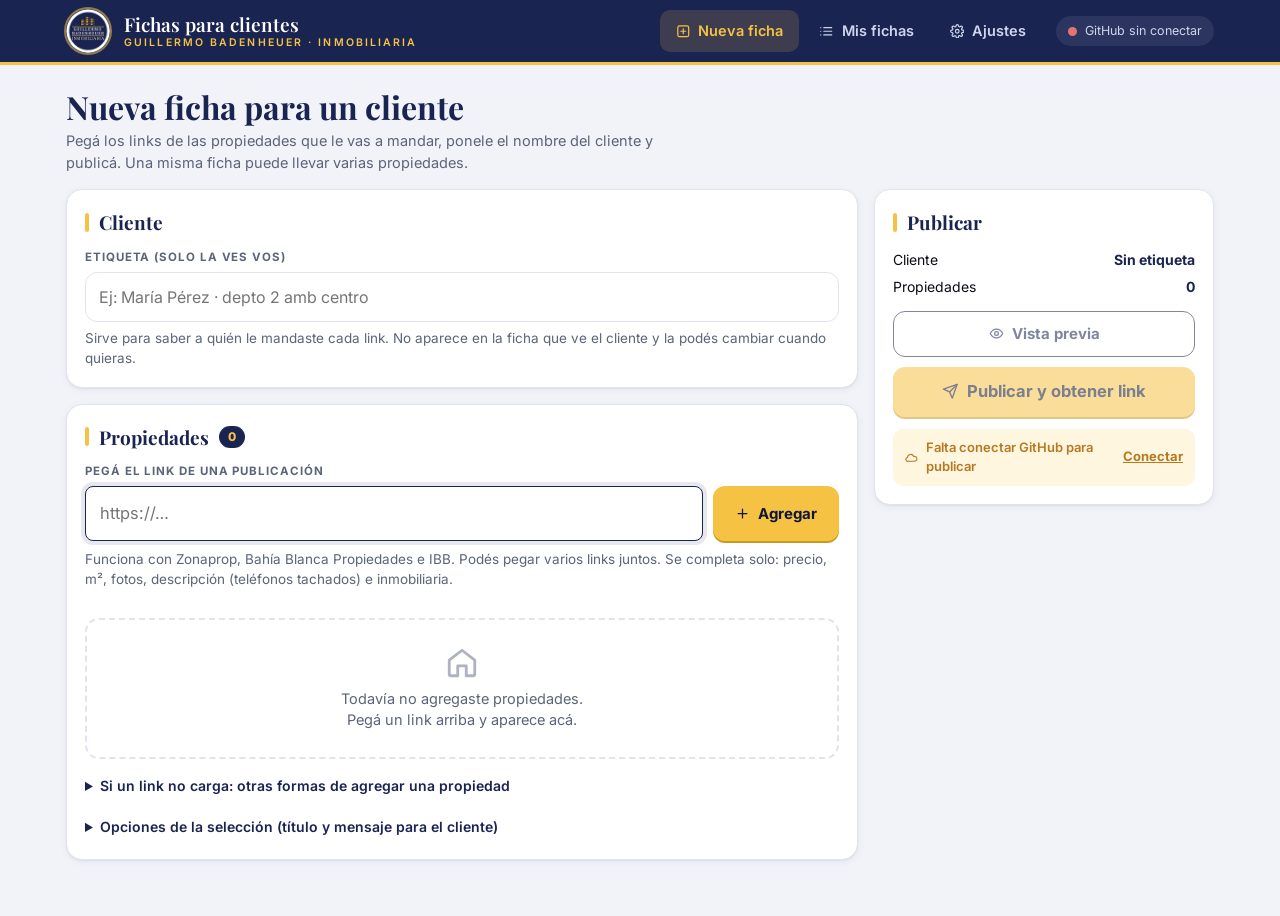
==== index.html @ 6586020d "Add files via upload" ====
<!doctype html>
<html lang="es-AR">
<head>
<meta charset="utf-8">
<meta name="viewport" content="width=device-width,initial-scale=1,viewport-fit=cover">
<meta name="robots" content="noindex,nofollow">
<meta name="referrer" content="no-referrer">
<meta name="theme-color" content="#192451">
<title>Fichas para clientes · Guillermo Badenheuer Inmobiliaria</title>
<meta property="og:title" content="Guillermo Badenheuer Inmobiliaria">
<meta property="og:description" content="Te compartimos propiedades seleccionadas. Escribinos para coordinar una visita.">
<link rel="icon" type="image/png" href="[data-uri]">
<script>if(/^#[fc]=/.test(location.hash))document.documentElement.style.visibility='hidden';</script>
<link rel="preconnect" href="https://fonts.googleapis.com">
<link rel="preconnect" href="https://fonts.gstatic.com" crossorigin>
<link href="https://fonts.googleapis.com/css2?family=Inter:wght@400;500;600;700;800&family=Playfair+Display:wght@600;700&display=swap" rel="stylesheet">
<style>
:root{--navy:#192451;--navy2:#263468;--navy3:#0f1738;--yellow:#f6c244;--yellow2:#ffd45f;--yellow3:#c99a1e;--ink:#0b0d14;--ink2:#232838;--muted:#5b6478;--line:#e1e4ee;--bg:#f2f3f9;--red:#c0392b;--ok:#1e8e5a;--amber:#b7791f;--r:16px;--sh1:0 1px 2px rgba(15,23,56,.06),0 2px 8px rgba(15,23,56,.05);--sh2:0 12px 34px rgba(15,23,56,.16);--ease:cubic-bezier(.2,.7,.2,1)}
*{box-sizing:border-box;margin:0;padding:0}
html{-webkit-text-size-adjust:100%}
body{font-family:Inter,system-ui,-apple-system,"Segoe UI",Roboto,sans-serif;background:var(--bg);color:var(--ink);line-height:1.5;-webkit-font-smoothing:antialiased;padding-bottom:96px}
h1,h2,h3{font-family:"Playfair Display",Georgia,serif;color:var(--navy)}
a{color:inherit}
button{font:inherit;cursor:pointer;border:0;background:none;color:inherit}
svg.i{width:1em;height:1em;fill:none;stroke:currentColor;stroke-width:2;stroke-linecap:round;stroke-linejoin:round;flex:none;vertical-align:-.13em}
[hidden]{display:none!important}
:focus-visible{outline:3px solid var(--yellow);outline-offset:2px;border-radius:8px}

/* ---- barra superior ---- */
.top{position:sticky;top:0;z-index:50;background:var(--navy);color:#fff;border-bottom:3px solid var(--yellow)}
.top .in{max-width:1180px;margin:0 auto;padding:9px 16px;display:flex;align-items:center;gap:14px}
.top .lg{width:44px;height:44px;border-radius:50%;box-shadow:0 0 0 2px rgba(246,194,68,.55);flex:none}
.top .tt{font-family:"Playfair Display",Georgia,serif;font-weight:600;font-size:19px;line-height:1.1}
.top .tt small{display:block;font-family:Inter,sans-serif;color:var(--yellow);font-size:10.5px;letter-spacing:.2em;text-transform:uppercase;font-weight:600;margin-top:2px}
.tabs{display:none;margin-left:auto;gap:4px}
.tab{position:relative;display:inline-flex;align-items:center;gap:8px;padding:10px 16px;border-radius:10px;font-weight:600;font-size:14.5px;color:#cfd5ec;transition:background .15s,color .15s}
.tab:hover{background:rgba(255,255,255,.08);color:#fff}
.tab.on{background:rgba(246,194,68,.16);color:var(--yellow)}
.tab .bdg{background:var(--yellow);color:var(--navy3);font-size:11px;font-weight:800;border-radius:99px;padding:1px 7px}
.conn{display:none;align-items:center;gap:8px;font-size:12.5px;color:#cfd5ec;padding:6px 12px;border-radius:99px;background:rgba(255,255,255,.08)}
.conn i{width:9px;height:9px;border-radius:50%;background:#e57373;display:block}
.conn.ok i{background:#5fd39a;box-shadow:0 0 0 3px rgba(95,211,154,.25)}
@media(min-width:820px){.tabs{display:flex}.conn{display:inline-flex}}
.tabbar{position:fixed;left:0;right:0;bottom:0;z-index:55;background:#fff;border-top:1px solid var(--line);display:flex;padding:6px 8px calc(6px + env(safe-area-inset-bottom));box-shadow:0 -6px 20px rgba(15,23,56,.08)}
.tabbar button{flex:1;display:flex;flex-direction:column;align-items:center;gap:3px;padding:7px 4px;font-size:11.5px;font-weight:600;color:var(--muted);border-radius:12px;position:relative}
.tabbar button .i{font-size:22px}
.tabbar button.on{color:var(--navy);background:rgba(246,194,68,.22)}
.tabbar .bdg{position:absolute;top:2px;left:calc(50% + 8px);background:var(--navy);color:var(--yellow);font-size:10px;font-weight:800;border-radius:99px;padding:0 6px}
@media(min-width:820px){.tabbar{display:none}body{padding-bottom:40px}}

/* ---- estructura ---- */
main{max-width:1180px;margin:0 auto;padding:18px 16px 0}
.view{animation:rise .35s var(--ease) backwards}
@keyframes rise{from{opacity:0;transform:translateY(10px)}to{opacity:1;transform:none}}
.pagehead{display:flex;gap:14px;align-items:flex-end;justify-content:space-between;flex-wrap:wrap;margin:6px 0 16px}
.pagehead h1{font-size:clamp(24px,4vw,32px);line-height:1.15}
.pagehead p{color:var(--muted);font-size:14.5px;margin-top:4px;max-width:640px}
.cols{display:grid;gap:16px;grid-template-columns:minmax(0,1fr)}
.cols>*{min-width:0}
.mobonly{display:none;flex-direction:column;gap:6px;margin-top:14px}
@media(min-width:980px){.cols{grid-template-columns:minmax(0,1fr) 340px;align-items:start}}
.card{background:#fff;border:1px solid var(--line);border-radius:var(--r);padding:18px;box-shadow:var(--sh1);margin-bottom:16px}
.card h2{font-size:19px;margin-bottom:12px;display:flex;align-items:center;gap:10px}
.card h2::before{content:"";width:4px;height:19px;background:var(--yellow);border-radius:2px}
.card h2 .cnt{font-family:Inter,sans-serif;font-size:12px;font-weight:800;background:var(--navy);color:var(--yellow);border-radius:99px;padding:2px 9px}
label{display:block;font-size:11.5px;font-weight:700;letter-spacing:.08em;text-transform:uppercase;color:var(--muted);margin-bottom:6px}
input,select,textarea{width:100%;font:inherit;font-size:16px;padding:12px 13px;border:1.5px solid var(--line);border-radius:12px;background:#fff;color:var(--ink);transition:border-color .15s,box-shadow .15s}
input:focus,select:focus,textarea:focus{outline:none;border-color:var(--navy);box-shadow:0 0 0 4px rgba(25,36,81,.1)}
textarea{min-height:110px;resize:vertical}
.hint{color:var(--muted);font-size:13.5px}
.hint.err{color:var(--red);font-weight:600}
.hint.ok{color:var(--ok);font-weight:600}
.row{display:flex;gap:10px;align-items:stretch}
.grid{display:grid;gap:12px;grid-template-columns:repeat(2,1fr)}
@media(min-width:640px){.grid{grid-template-columns:repeat(4,1fr)}}
.span2{grid-column:span 2}.full{grid-column:1/-1}
.btn{display:inline-flex;align-items:center;justify-content:center;gap:8px;font-weight:700;font-size:15px;line-height:1.2;padding:13px 18px;border-radius:12px;background:var(--yellow);color:var(--navy3);box-shadow:0 2px 0 var(--yellow3);transition:transform .12s var(--ease),background .15s,box-shadow .15s;text-decoration:none;white-space:nowrap;text-align:center}
.btn:hover{background:var(--yellow2);transform:translateY(-1px)}
.btn:active{transform:translateY(1px);box-shadow:none}
.btn:disabled{opacity:.55;cursor:not-allowed;transform:none}
.btn.navy{background:var(--navy);color:#fff;box-shadow:0 2px 0 var(--navy3)}
.btn.navy:hover{background:var(--navy2)}
.btn.ghost{background:#fff;color:var(--navy);border:1.5px solid var(--navy);box-shadow:none}
.btn.ghost:hover{background:var(--navy);color:#fff}
.btn.danger{background:#fff;color:var(--red);border:1.5px solid #e9b7b1;box-shadow:none}
.btn.danger:hover{background:var(--red);color:#fff;border-color:var(--red)}
.btn.small{padding:8px 12px;font-size:13px;border-radius:10px}
.btn.big{width:100%;padding:15px;font-size:16.5px}
.btn.wa{background:#25d366;color:#fff;box-shadow:0 2px 0 #1a9c4b}
.btn.wa:hover{background:#2be070}
.link{background:none;color:var(--navy);text-decoration:underline;font-weight:600;padding:6px 0;font-size:14px}
.spin{width:16px;height:16px;border:2.5px solid rgba(25,36,81,.2);border-top-color:var(--navy);border-radius:50%;animation:sp .8s linear infinite;display:inline-block;flex:none}
@keyframes sp{to{transform:rotate(360deg)}}
kbd{background:#eef0f6;border:1px solid var(--line);border-bottom-width:2px;border-radius:5px;padding:0 6px;font-size:12.5px;font-family:inherit}
code{background:#eef0f6;border-radius:5px;padding:0 5px;font-size:13px}
pre.code{background:#0f1738;color:#dfe6ff;border-radius:10px;padding:12px;font-size:12px;line-height:1.45;overflow:auto;max-height:200px;margin-top:8px;white-space:pre}
details{margin-top:12px}
summary{cursor:pointer;font-weight:600;color:var(--navy);font-size:14px;padding:4px 0}
ol.steps{margin:8px 0 0 20px;font-size:14.5px}
ol.steps li{margin:6px 0}

/* ---- agregar propiedades ---- */
.adder{display:flex;gap:10px}
.adder input{font-size:16.5px;padding:14px}
.adder .btn{padding:0 22px}
.items{list-style:none;margin-top:14px;display:flex;flex-direction:column;gap:10px}
.item{display:flex;gap:12px;align-items:center;padding:10px;border:1.5px solid var(--line);border-radius:14px;background:#fff;transition:border-color .2s,box-shadow .2s,transform .2s;animation:rise .3s var(--ease) both}
.item:hover{border-color:#c9cfe3;box-shadow:var(--sh1)}
.item .th{position:relative;flex:none;width:92px;height:70px;border-radius:10px;overflow:hidden;background:var(--navy3);display:grid;place-items:center}
.item .th img{width:100%;height:100%;object-fit:cover;display:block}
.item .th .n{position:absolute;left:5px;top:5px;background:var(--navy);color:var(--yellow);font-size:11px;font-weight:800;border-radius:99px;min-width:20px;height:20px;display:grid;place-items:center;padding:0 5px}
.item .bd{flex:1;min-width:0}
.item .t{display:block;font-weight:700;font-size:14.5px;color:var(--navy);line-height:1.25;overflow:hidden;text-overflow:ellipsis;display:-webkit-box;-webkit-line-clamp:2;-webkit-box-orient:vertical}
.item .m{font-size:12.5px;color:var(--muted);margin-top:2px;overflow:hidden;text-overflow:ellipsis;white-space:nowrap}
.item .wr{display:flex;gap:6px;flex-wrap:wrap;margin-top:5px}
.wchip{font-size:11px;font-weight:700;color:var(--amber);background:#fff6e0;border:1px solid #f1d78a;border-radius:99px;padding:1px 8px}
.item .ab{display:flex;flex-direction:column;gap:4px;flex:none}
.item .ab.row2{flex-direction:row}
.ib{width:36px;height:36px;border-radius:10px;display:grid;place-items:center;color:var(--navy);background:#f1f2f8;transition:background .15s,color .15s;font-size:17px}
.ib:hover{background:var(--navy);color:#fff}
.ib.dng:hover{background:var(--red)}
.ib[disabled]{opacity:.35;pointer-events:none}
@media(max-width:560px){
 .item{flex-wrap:wrap;row-gap:8px}
 .item .th{width:80px;height:62px}
 .item>.ab{flex:0 0 100%;flex-direction:row;justify-content:flex-end;gap:6px;border-top:1px solid var(--line);padding-top:8px}
 .item>.ab .ab.row2{flex:none}
}
.item.loading{background:linear-gradient(100deg,#fff 30%,#f4f5fb 50%,#fff 70%);background-size:220% 100%;animation:shim 1.4s infinite}
@keyframes shim{from{background-position:120% 0}to{background-position:-120% 0}}
.item.loading .th{background:#e7e9f3}
.item.err{border-color:#e9b7b1;background:#fff8f7}
.empty{text-align:center;padding:26px 14px;color:var(--muted);font-size:14.5px;border:2px dashed var(--line);border-radius:14px;margin-top:14px}
.empty .i{font-size:34px;color:var(--navy);opacity:.35;display:block;margin:0 auto 8px}
.autobox .hint{margin-top:8px}

/* ---- panel de publicación ---- */
.pubcard{position:sticky;top:84px}
.pubcard .sum{display:flex;flex-direction:column;gap:6px;margin-bottom:14px;font-size:14px}
.pubcard .sum div{display:flex;justify-content:space-between;gap:10px}
.pubcard .sum b{color:var(--navy);text-align:right;overflow:hidden;text-overflow:ellipsis;white-space:nowrap;max-width:60%}
.pubcard .btns{display:flex;flex-direction:column;gap:10px}
.gh{display:flex;align-items:center;gap:8px;font-size:13px;margin-top:12px;padding:9px 12px;border-radius:10px;background:#f4f5fa;color:var(--muted)}
.gh.ok{background:#eaf7f0;color:var(--ok);font-weight:600}
.gh.no{background:#fff6e0;color:var(--amber);font-weight:600}
.gh button{margin-left:auto;text-decoration:underline;font-weight:700;color:inherit}
@media(max-width:979px){
 .pubcard{position:fixed;left:0;right:0;bottom:calc(64px + env(safe-area-inset-bottom));top:auto;z-index:45;margin:0;border-radius:18px 18px 0 0;padding:10px 14px;border-bottom:0;box-shadow:0 -8px 24px rgba(15,23,56,.16)}
 .pubcard h2,.pubcard .sum,.pubcard .gh,.pubcard .link{display:none}
 .mobonly{display:flex}
 .pubcard .btns{flex-direction:row}
 .pubcard .btns .btn{flex:1;min-width:0;padding:13px 10px;white-space:normal}
 .pubcard .btns #btnPreview{flex:0 0 52px}
 .pubcard .btns #btnPreview .lbl{display:none}
 #cProps{margin-bottom:120px}
}
.optgrid{display:grid;gap:12px;grid-template-columns:1fr;margin-top:10px}

/* ---- mis fichas ---- */
.tools{display:flex;gap:10px;flex-wrap:wrap;margin-bottom:14px}
.tools .search{flex:1 1 260px;position:relative}
.tools .search .i{position:absolute;left:14px;top:50%;transform:translateY(-50%);color:var(--muted);font-size:18px}
.tools .search input{padding-left:42px}
.fgrid{display:grid;gap:14px;grid-template-columns:1fr}
@media(min-width:760px){.fgrid{grid-template-columns:repeat(2,1fr)}}
@media(min-width:1100px){.fgrid{grid-template-columns:repeat(3,1fr)}}
.fc{background:#fff;border:1px solid var(--line);border-radius:var(--r);box-shadow:var(--sh1);display:flex;flex-direction:column;overflow:hidden;animation:rise .35s var(--ease) both;transition:box-shadow .2s,transform .2s}
.fc:hover{box-shadow:var(--sh2);transform:translateY(-2px)}
.fc .cv{display:flex;height:112px;background:var(--navy3)}
.fc .cv img{flex:1;min-width:0;object-fit:cover;height:100%;border-right:2px solid #fff}
.fc .cv img:last-child{border-right:0}
.fc .cv .ph{flex:1;display:grid;place-items:center;color:#8f99c2}
.fc .bd{padding:14px 16px 8px;display:flex;flex-direction:column;gap:6px;flex:1}
.fc .lb{display:flex;align-items:center;gap:8px}
.fc .lb .tx{font-family:"Playfair Display",Georgia,serif;font-weight:700;font-size:19px;color:var(--navy);line-height:1.2;overflow:hidden;text-overflow:ellipsis;white-space:nowrap;flex:1;min-width:0}
.fc .lb .tx.none{color:var(--muted);font-style:italic;font-weight:600}
.fc .lb input{font-size:16px;padding:8px 10px;font-weight:700}
.fc .sub{font-size:13px;color:var(--muted)}
.fc .ttl{font-size:12.5px;color:var(--ink2);display:flex;flex-direction:column;gap:2px}
.fc .ttl span{overflow:hidden;text-overflow:ellipsis;white-space:nowrap}
.st{display:inline-flex;align-items:center;gap:6px;font-size:11.5px;font-weight:700;border-radius:99px;padding:3px 10px;width:fit-content}
.st.live{background:#eaf7f0;color:var(--ok)}
.st.pend{background:#fff6e0;color:var(--amber)}
.st.tmp{background:#eef0f7;color:var(--navy)}
.fc .ac{display:flex;flex-wrap:wrap;gap:6px;padding:8px 12px 14px}
.fc .ac .btn{flex:1 1 auto;padding:9px 10px;font-size:13px}
.nores{text-align:center;padding:50px 20px;color:var(--muted);background:#fff;border:2px dashed var(--line);border-radius:var(--r)}
.nores b{display:block;font-family:"Playfair Display",Georgia,serif;font-size:20px;color:var(--navy);margin-bottom:6px}

/* ---- ajustes ---- */
.stack{display:grid;gap:16px;max-width:820px}
.stat{display:flex;align-items:center;gap:10px;padding:12px 14px;border-radius:12px;background:#f4f5fa;font-size:14px;margin-bottom:14px}
.stat.ok{background:#eaf7f0;color:var(--ok);font-weight:600}
.stat.no{background:#fff6e0;color:var(--amber);font-weight:600}
.log{list-style:none;margin-top:12px;font-size:13.5px;display:flex;flex-direction:column;gap:5px}
.log li{display:flex;gap:8px;align-items:flex-start}
.log .ok{color:var(--ok)}.log .bad{color:var(--red)}
.tok{display:flex;gap:8px}
.tok input{font-family:ui-monospace,Menlo,monospace;font-size:14px}

/* ---- ventanas ---- */
.modal{position:fixed;inset:0;z-index:80;background:rgba(10,16,48,.55);display:flex;align-items:flex-end;justify-content:center;animation:fadein .2s both;backdrop-filter:blur(2px)}
@keyframes fadein{from{opacity:0}to{opacity:1}}
.sheet{background:#fff;width:100%;max-width:760px;max-height:94vh;border-radius:22px 22px 0 0;display:flex;flex-direction:column;animation:sheetup .3s var(--ease) both;box-shadow:var(--sh2)}
@keyframes sheetup{from{transform:translateY(40px);opacity:.4}to{transform:none;opacity:1}}
@media(min-width:820px){.modal{align-items:center;padding:24px}.sheet{border-radius:22px;max-height:90vh}}
.sheet.wide{max-width:1040px}
.sheet .sh{display:flex;align-items:center;justify-content:space-between;gap:12px;padding:16px 20px;border-bottom:1px solid var(--line)}
.sheet .sh h2{font-size:20px;margin:0}
.sheet .sb{padding:18px 20px;overflow:auto;flex:1;min-height:0}
.sheet .sf{padding:12px 20px calc(14px + env(safe-area-inset-bottom));border-top:1px solid var(--line);display:flex;gap:10px;justify-content:flex-end;flex-wrap:wrap;background:#fff;border-radius:0 0 22px 22px}
.xb{width:38px;height:38px;border-radius:50%;background:#f1f2f8;display:grid;place-items:center;font-size:19px;color:var(--navy)}
.xb:hover{background:var(--navy);color:#fff}
.warn{list-style:none;margin:0 0 14px;padding:10px 12px;background:#fff8e4;border:1px solid #f1d78a;border-radius:10px;font-size:13.5px}
.warn li{margin:2px 0}
.need{border-color:var(--red)!important;background:#fff6f5}
.photos{display:grid;grid-template-columns:repeat(auto-fill,minmax(104px,1fr));gap:8px;margin-top:6px}
.ph{position:relative;aspect-ratio:1;border-radius:10px;overflow:hidden;background:var(--navy3);border:2px solid transparent}
.ph.first{border-color:var(--yellow)}
.ph img{width:100%;height:100%;object-fit:cover;display:block}
.ph .x{position:absolute;top:4px;right:4px;width:26px;height:26px;border-radius:50%;background:rgba(15,23,56,.85);color:#fff;font-size:15px;line-height:26px}
.ph .cover{position:absolute;left:4px;bottom:4px;padding:2px 8px;font-size:11px;border-radius:99px;background:rgba(15,23,56,.85);color:#fff;font-weight:600}
.ph .cover.b{cursor:pointer;background:rgba(246,194,68,.95);color:var(--navy3)}
.chk{display:flex;gap:10px;align-items:flex-start;font-size:14px;font-weight:500;text-transform:none;letter-spacing:0;color:var(--ink);cursor:pointer}
.chk input{width:20px;height:20px;margin-top:2px;flex:none}
.urlbox{display:flex;gap:8px;margin:6px 0}
.urlbox input{font-weight:700;color:var(--navy);font-size:14.5px}
.live-st{display:flex;align-items:center;gap:10px;padding:12px 14px;border-radius:12px;background:#fff6e0;color:var(--amber);font-weight:600;font-size:14px;margin:10px 0}
.live-st.ok{background:#eaf7f0;color:var(--ok)}
.live-st .bar{height:5px;border-radius:99px;background:rgba(183,121,31,.2);flex:1;overflow:hidden;min-width:60px}
.live-st .bar i{display:block;height:100%;background:var(--amber);width:0;transition:width .8s linear}
.wa-prev{display:flex;gap:0;border-radius:14px;overflow:hidden;background:#e7fbe0;border:1px solid #cfeac4;margin:8px 0;max-width:420px}
.wa-prev .im{width:96px;flex:none;background:var(--navy3);background-size:cover;background-position:center}
.wa-prev .tx{padding:8px 12px;min-width:0}
.wa-prev b{display:block;font-size:13px;color:#111;line-height:1.25;overflow:hidden;display:-webkit-box;-webkit-line-clamp:2;-webkit-box-orient:vertical}
.wa-prev span{display:block;font-size:12px;color:#54656f;overflow:hidden;text-overflow:ellipsis;white-space:nowrap}
.frame{background:#dfe2ee;border-radius:14px;padding:10px;display:flex;justify-content:center}
.frame iframe{border:0;background:#fff;border-radius:10px;width:100%;height:62vh;box-shadow:var(--sh1);transition:width .3s var(--ease)}
.frame.mob iframe{width:390px;max-width:100%}
.seg{display:inline-flex;background:#f1f2f8;border-radius:12px;padding:3px}
.seg button{padding:7px 14px;border-radius:9px;font-weight:700;font-size:13px;color:var(--muted)}
.seg button.on{background:#fff;color:var(--navy);box-shadow:var(--sh1)}
.toast{position:fixed;left:50%;bottom:120px;transform:translateX(-50%) translateY(16px);background:var(--navy3);color:#fff;padding:11px 20px;border-radius:99px;font-size:14px;z-index:120;opacity:0;pointer-events:none;transition:all .25s var(--ease);max-width:92vw;text-align:center;box-shadow:var(--sh2)}
.toast.on{opacity:1;transform:translateX(-50%)}
@media(min-width:820px){.toast{bottom:32px}}
@media(prefers-reduced-motion:reduce){*,*::before,*::after{animation-duration:.01ms!important;transition-duration:.01ms!important}}
</style>
</head>
<body>

<svg width="0" height="0" style="position:absolute" aria-hidden="true"><defs>
<symbol id="i-plus" viewBox="0 0 24 24"><path d="M12 5v14M5 12h14"/></symbol>
<symbol id="i-link" viewBox="0 0 24 24"><path d="M10 13a5 5 0 0 0 7.5.5l3-3a5 5 0 0 0-7-7l-1.7 1.7"/><path d="M14 11a5 5 0 0 0-7.5-.5l-3 3a5 5 0 0 0 7 7l1.7-1.7"/></symbol>
<symbol id="i-trash" viewBox="0 0 24 24"><path d="M3 6h18"/><path d="M8 6V4a1 1 0 0 1 1-1h6a1 1 0 0 1 1 1v2"/><path d="M19 6l-1 14a2 2 0 0 1-2 2H8a2 2 0 0 1-2-2L5 6"/><path d="M10 11v6M14 11v6"/></symbol>
<symbol id="i-edit" viewBox="0 0 24 24"><path d="M12 20h9"/><path d="M16.5 3.5a2.1 2.1 0 0 1 3 3L7 19l-4 1 1-4Z"/></symbol>
<symbol id="i-up" viewBox="0 0 24 24"><path d="m18 15-6-6-6 6"/></symbol>
<symbol id="i-down" viewBox="0 0 24 24"><path d="m6 9 6 6 6-6"/></symbol>
<symbol id="i-eye" viewBox="0 0 24 24"><path d="M2 12s3.5-7 10-7 10 7 10 7-3.5 7-10 7-10-7-10-7Z"/><circle cx="12" cy="12" r="3"/></symbol>
<symbol id="i-copy" viewBox="0 0 24 24"><rect x="9" y="9" width="13" height="13" rx="2"/><path d="M5 15H4a2 2 0 0 1-2-2V4a2 2 0 0 1 2-2h9a2 2 0 0 1 2 2v1"/></symbol>
<symbol id="i-chat" viewBox="0 0 24 24"><path d="M7.9 20A9 9 0 1 0 4 16.1L2 22Z"/></symbol>
<symbol id="i-check" viewBox="0 0 24 24"><path d="M20 6 9 17l-5-5"/></symbol>
<symbol id="i-x" viewBox="0 0 24 24"><path d="M18 6 6 18M6 6l12 12"/></symbol>
<symbol id="i-ext" viewBox="0 0 24 24"><path d="M15 3h6v6"/><path d="M10 14 21 3"/><path d="M18 13v6a2 2 0 0 1-2 2H5a2 2 0 0 1-2-2V8a2 2 0 0 1 2-2h6"/></symbol>
<symbol id="i-cog" viewBox="0 0 24 24"><circle cx="12" cy="12" r="3"/><path d="M19.4 15a1.7 1.7 0 0 0 .3 1.8l.1.1a2 2 0 1 1-2.8 2.8l-.1-.1a1.7 1.7 0 0 0-1.8-.3 1.7 1.7 0 0 0-1 1.5V21a2 2 0 1 1-4 0v-.1a1.7 1.7 0 0 0-1.1-1.5 1.7 1.7 0 0 0-1.8.3l-.1.1a2 2 0 1 1-2.8-2.8l.1-.1a1.7 1.7 0 0 0 .3-1.8 1.7 1.7 0 0 0-1.5-1H3a2 2 0 1 1 0-4h.1a1.7 1.7 0 0 0 1.5-1.1 1.7 1.7 0 0 0-.3-1.8l-.1-.1a2 2 0 1 1 2.8-2.8l.1.1a1.7 1.7 0 0 0 1.8.3H9a1.7 1.7 0 0 0 1-1.5V3a2 2 0 1 1 4 0v.1a1.7 1.7 0 0 0 1 1.5 1.7 1.7 0 0 0 1.8-.3l.1-.1a2 2 0 1 1 2.8 2.8l-.1.1a1.7 1.7 0 0 0-.3 1.8V9a1.7 1.7 0 0 0 1.5 1H21a2 2 0 1 1 0 4h-.1a1.7 1.7 0 0 0-1.5 1Z"/></symbol>
<symbol id="i-list" viewBox="0 0 24 24"><path d="M8 6h13M8 12h13M8 18h13"/><path d="M3 6h.01M3 12h.01M3 18h.01"/></symbol>
<symbol id="i-new" viewBox="0 0 24 24"><rect x="3" y="3" width="18" height="18" rx="3"/><path d="M12 8v8M8 12h8"/></symbol>
<symbol id="i-search" viewBox="0 0 24 24"><circle cx="11" cy="11" r="7"/><path d="m21 21-4.3-4.3"/></symbol>
<symbol id="i-send" viewBox="0 0 24 24"><path d="m22 2-7 20-4-9-9-4Z"/><path d="M22 2 11 13"/></symbol>
<symbol id="i-home" viewBox="0 0 24 24"><path d="m3 10 9-7 9 7v10a1 1 0 0 1-1 1h-5v-7H9v7H4a1 1 0 0 1-1-1Z"/></symbol>
<symbol id="i-cloud" viewBox="0 0 24 24"><path d="M17.5 19a4.5 4.5 0 1 0-1.4-8.8A6 6 0 0 0 4.5 12 3.5 3.5 0 0 0 6 19Z"/></symbol>
<symbol id="i-phone" viewBox="0 0 24 24"><rect x="6" y="2" width="12" height="20" rx="3"/><path d="M11 18h2"/></symbol>
<symbol id="i-desktop" viewBox="0 0 24 24"><rect x="2" y="4" width="20" height="13" rx="2"/><path d="M8 21h8M12 17v4"/></symbol>
</defs></svg>

<header class="top"><div class="in">
  <img class="lg" src="[data-uri]" alt="">
  <div class="tt">Fichas para clientes<small>Guillermo Badenheuer · Inmobiliaria</small></div>
  <nav class="tabs" id="tabs">
    <button class="tab on" data-v="new"><svg class="i"><use href="#i-new"/></svg>Nueva ficha</button>
    <button class="tab" data-v="list"><svg class="i"><use href="#i-list"/></svg>Mis fichas <span class="bdg" id="tabCount" hidden></span></button>
    <button class="tab" data-v="set"><svg class="i"><use href="#i-cog"/></svg>Ajustes</button>
  </nav>
  <span class="conn" id="conn"><i></i><span id="connTxt">GitHub sin conectar</span></span>
</div></header>

<main>

<!-- ============ NUEVA FICHA ============ -->
<section class="view" id="v-new">
  <div class="pagehead">
    <div><h1 id="newTitle">Nueva ficha para un cliente</h1><p id="newSub">Pegá los links de las propiedades que le vas a mandar, ponele el nombre del cliente y publicá. Una misma ficha puede llevar varias propiedades.</p></div>
    <div id="editBanner" class="hint" hidden></div>
  </div>
  <div class="cols">
    <div>
      <div class="card">
        <h2>Cliente</h2>
        <label for="fLabel">Etiqueta (solo la ves vos)</label>
        <input id="fLabel" list="labels" maxlength="80" placeholder="Ej: María Pérez · depto 2 amb centro" autocomplete="off">
        <datalist id="labels"></datalist>
        <p class="hint" style="margin-top:6px">Sirve para saber a quién le mandaste cada link. No aparece en la ficha que ve el cliente y la podés cambiar cuando quieras.</p>
      </div>

      <div class="card" id="cProps">
        <h2>Propiedades <span class="cnt" id="propCount">0</span></h2>
        <div class="autobox">
          <label for="linkIn">Pegá el link de una publicación</label>
          <div class="adder"><input id="linkIn" type="url" inputmode="url" placeholder="https://…" autocomplete="off"><button class="btn" id="btnLink" type="button"><svg class="i"><use href="#i-plus"/></svg>Agregar</button></div>
          <p class="hint" id="autoStatus">Funciona con Zonaprop, Bahía Blanca Propiedades e IBB. Podés pegar varios links juntos. Se completa solo: precio, m², fotos, descripción (teléfonos tachados) e inmobiliaria.</p>
        </div>
        <ul class="items" id="items"></ul>
        <div class="empty" id="itemsEmpty"><svg class="i"><use href="#i-home"/></svg>Todavía no agregaste propiedades.<br>Pegá un link arriba y aparece acá.</div>

        <details id="altWays">
          <summary>Si un link no carga: otras formas de agregar una propiedad</summary>
          <div style="margin-top:12px;display:grid;gap:18px">
            <div>
              <p><b>Marcador (1 clic).</b> Arrastrá este botón a tu barra de marcadores una sola vez; después, en cualquier publicación, hacé clic en él y la propiedad se agrega acá.</p>
              <p style="margin:10px 0"><a id="bmLink" class="btn navy small" href="#" draggable="true">➕ Cargar propiedad</a></p>
              <details><summary>No veo la barra de marcadores</summary>
                <ol class="steps"><li>Mostrala con <kbd>Ctrl</kbd>+<kbd>Shift</kbd>+<kbd>B</kbd> (Mac: <kbd>⌘</kbd>+<kbd>Shift</kbd>+<kbd>B</kbd>).</li><li>O tocá "Copiar código", creá un marcador nuevo (clic derecho en la barra → Agregar página) y pegá el código en el campo de la dirección (URL).</li></ol>
                <button class="btn ghost small" id="btnCopyBm" type="button" style="margin-top:8px">Copiar código del marcador</button>
              </details>
            </div>
            <div>
              <p><b>Copiar y pegar el texto.</b> En la publicación seleccioná todo (<kbd>Ctrl</kbd>+<kbd>A</kbd>), copiá (<kbd>Ctrl</kbd>+<kbd>C</kbd>) y pegalo acá.</p>
              <textarea id="pasteText" placeholder="Pegá acá el texto completo de la publicación" style="min-height:90px;margin:8px 0"></textarea>
              <input id="url" type="url" inputmode="url" placeholder="Link de la publicación (opcional)" autocomplete="off" style="margin-bottom:8px">
              <div class="row" style="align-items:center;flex-wrap:wrap"><button class="btn navy small" id="btnParse" type="button">Leer texto</button><button class="link" id="btnManual" type="button">o cargar todo a mano</button></div>
            </div>
          </div>
        </details>

        <details id="optBox">
          <summary>Opciones de la selección (título y mensaje para el cliente)</summary>
          <div class="optgrid">
            <div><label for="fHeading">Título (aparece arriba cuando hay varias propiedades)</label><input id="fHeading" maxlength="80" placeholder="Propiedades para vos"></div>
            <div><label for="fGreeting">Mensaje de bienvenida</label><textarea id="fGreeting" maxlength="400" style="min-height:76px" placeholder="Ej: Hola María! Te dejo las opciones que vimos hoy, ordenadas de la que más se acerca a lo que buscás."></textarea></div>
          </div>
        </details>
        <div class="mobonly"><button class="link tmpBtn" type="button">Solo generar un link temporal (sin vista previa en WhatsApp)</button><button class="link clrBtn" type="button" hidden>Descartar y empezar de cero</button></div>
      </div>
    </div>

    <aside class="card pubcard" id="cPublish">
      <h2>Publicar</h2>
      <div class="sum"><div><span>Cliente</span><b id="sumLabel">—</b></div><div><span>Propiedades</span><b id="sumCount">0</b></div></div>
      <div class="btns">
        <button class="btn ghost" id="btnPreview" type="button"><svg class="i"><use href="#i-eye"/></svg><span class="lbl">Vista previa</span></button>
        <button class="btn big" id="btnPublish" type="button"><svg class="i"><use href="#i-send"/></svg><span id="pubLbl">Publicar y obtener link</span></button>
      </div>
      <div class="gh no" id="ghLine"></div>
      <button class="link tmpBtn" id="btnTemp" type="button" style="margin-top:8px">Solo generar un link temporal (sin vista previa en WhatsApp)</button>
      <button class="link clrBtn" id="btnClear" type="button" hidden>Descartar y empezar de cero</button>
    </aside>
  </div>
</section>

<!-- ============ MIS FICHAS ============ -->
<section class="view" id="v-list" hidden>
  <div class="pagehead"><div><h1>Mis fichas</h1><p>Todas las fichas que creaste en este navegador. Podés cambiar la etiqueta, reenviar el link o editar la ficha después de enviarla: el link es el mismo y se actualiza solo.</p></div></div>
  <div class="tools">
    <div class="search"><svg class="i"><use href="#i-search"/></svg><input id="qList" type="search" placeholder="Buscar por cliente o propiedad…" autocomplete="off"></div>
  </div>
  <div class="fgrid" id="fList"></div>
  <div class="nores" id="listEmpty" hidden><b>Todavía no hay fichas</b>Cuando publiques la primera aparece acá.</div>
  <details style="margin-top:18px"><summary>Recuperar una ficha por su link (por ejemplo, creada en otro celular o computadora)</summary>
    <div class="row" style="margin-top:10px"><input id="recUrl" type="url" inputmode="url" placeholder="Pegá el link de la ficha (…/c/abc1234/)"><button class="btn navy" id="btnRec" type="button">Recuperar</button></div>
    <p class="hint" id="recSt" style="margin-top:6px"></p>
  </details>
</section>

<!-- ============ AJUSTES ============ -->
<section class="view" id="v-set" hidden>
  <div class="pagehead"><div><h1>Ajustes</h1><p>Se hacen una sola vez.</p></div></div>
  <div class="stack">
    <div class="card">
      <h2>Conexión con GitHub</h2>
      <div class="stat no" id="ghStat">Sin conectar</div>
      <p class="hint" style="margin-bottom:12px">Para que cada ficha tenga un link corto, vista previa en WhatsApp y se pueda editar después, el panel guarda las fichas en tu repositorio de GitHub (el mismo donde está esta página). Solo necesita un permiso que creás vos, una vez.</p>
      <div class="grid" style="grid-template-columns:1fr 1fr;margin-bottom:12px">
        <div><label for="sOwner">Usuario de GitHub</label><input id="sOwner" autocomplete="off" placeholder="sotreip-lab" autocapitalize="off" spellcheck="false"></div>
        <div><label for="sRepo">Repositorio</label><input id="sRepo" autocomplete="off" placeholder="fichas" autocapitalize="off" spellcheck="false"></div>
      </div>
      <label for="sToken">Token de acceso</label>
      <div class="tok"><input id="sToken" type="password" autocomplete="off" placeholder="github_pat_…" spellcheck="false"><button class="btn navy" id="btnConnect" type="button">Conectar</button></div>
      <ul class="log" id="ghLog"></ul>
      <details id="tokHelp"><summary>¿Cómo creo el token? (2 minutos)</summary>
        <ol class="steps">
          <li>Abrí <a href="https://github.com/settings/personal-access-tokens/new" target="_blank" rel="noopener"><b>github.com/settings/personal-access-tokens/new</b></a> (te pide iniciar sesión si hace falta).</li>
          <li><b>Token name:</b> <code>Fichas</code>. <b>Expiration:</b> 1 año (o "No expiration" si te lo deja elegir).</li>
          <li><b>Repository access:</b> elegí <b>Only select repositories</b> y marcá solo el repositorio de las fichas.</li>
          <li><b>Permissions → Repository permissions → Contents:</b> cambialo a <b>Read and write</b>. No hace falta nada más.</li>
          <li>Tocá <b>Generate token</b>, copiá el código que empieza con <code>github_pat_</code> y pegalo arriba.</li>
        </ol>
        <p class="hint" style="margin-top:8px">El token queda guardado solo en este navegador y solo se usa para hablar con GitHub. Si algún día lo querés anular, borralo desde esa misma pantalla de GitHub.</p>
      </details>
      <div class="row" style="margin-top:12px;flex-wrap:wrap"><button class="btn ghost small" id="btnSync" type="button">Actualizar el visor en GitHub</button><button class="btn danger small" id="btnDisc" type="button">Desconectar</button></div>
    </div>

    <div class="card">
      <h2>WhatsApp de la inmobiliaria</h2>
      <label for="sWa">Número al que escribe el cliente</label>
      <input id="sWa" inputmode="numeric" placeholder="5492915122322" autocomplete="off">
      <p class="hint" style="margin-top:6px">Con código de país, sin espacios ni signos: <code>54</code> + <code>9</code> + código de área + número. Se usa en las fichas que publiques de ahora en adelante (para cambiarlo en las anteriores, editalas y guardá).</p>
      <button class="btn navy small" id="btnSaveWa" type="button" style="margin-top:10px">Guardar número</button>
    </div>

    <div class="card">
      <h2>Copia de seguridad</h2>
      <p class="hint" style="margin-bottom:10px">La lista de fichas y las etiquetas viven en este navegador. Descargá una copia por si cambiás de celular o borrás los datos del navegador.</p>
      <div class="row" style="flex-wrap:wrap"><button class="btn ghost small" id="btnExport" type="button">Descargar copia</button><label class="btn ghost small" style="margin:0;text-transform:none;letter-spacing:0;cursor:pointer">Restaurar copia<input type="file" id="fileImport" accept="application/json" hidden></label></div>
    </div>

    <div class="card">
      <h2>Avanzado</h2>
      <details id="proxyBox" style="margin-top:0">
        <summary>Usar mi propio lector de links (más estable)</summary>
        <div style="margin-top:8px">
          <p class="hint">Por defecto los links se leen con servicios gratuitos de terceros. Con un "Worker" propio de Cloudflare (gratis, 5 minutos) queda más estable:</p>
          <ol class="steps">
            <li>Entrá a <b>dash.cloudflare.com</b> → <b>Workers y Pages</b> → <b>Crear</b> → <b>Hello World</b> → <b>Implementar</b>.</li>
            <li>Tocá <b>Editar código</b>, borrá todo, pegá el código de abajo y tocá <b>Implementar</b>.</li>
            <li>Copiá la dirección que termina en <code>.workers.dev</code> y pegala acá.</li>
          </ol>
          <pre id="workerCode" class="code"></pre>
          <button class="btn ghost small" id="btnCopyWorker" type="button" style="margin:8px 0">Copiar código del Worker</button>
          <div class="row"><input id="proxyUrl" type="url" inputmode="url" placeholder="https://fichas.tu-cuenta.workers.dev"><button class="btn navy small" id="btnSaveProxy" type="button">Guardar</button></div>
        </div>
      </details>
    </div>
  </div>
</section>

</main>

<nav class="tabbar" id="tabbar">
  <button class="on" data-v="new"><svg class="i"><use href="#i-new"/></svg>Nueva</button>
  <button data-v="list"><svg class="i"><use href="#i-list"/></svg>Mis fichas<span class="bdg" id="tabCount2" hidden></span></button>
  <button data-v="set"><svg class="i"><use href="#i-cog"/></svg>Ajustes</button>
</nav>

<!-- ============ VENTANAS ============ -->
<div class="modal" id="mEdit" hidden role="dialog" aria-modal="true" aria-labelledby="mEditT"><div class="sheet">
  <div class="sh"><h2 id="mEditT">Datos de la propiedad</h2><button class="xb" data-close aria-label="Cerrar"><svg class="i"><use href="#i-x"/></svg></button></div>
  <div class="sb">
    <ul class="warn" id="warn" hidden></ul>
    <div class="grid" style="margin-bottom:12px">
      <div class="full"><label for="f_title">Título</label><input id="f_title" maxlength="200"></div>
      <div class="span2"><label for="f_publisher">Inmobiliaria que la publicó *</label><input id="f_publisher" list="pubs" maxlength="80" placeholder="Ej: Filippone Propiedades"><datalist id="pubs"></datalist></div>
      <div><label for="f_operation">Operación</label><select id="f_operation"><option>Venta</option><option>Alquiler</option></select></div>
      <div><label for="f_type">Tipo</label><input id="f_type" list="types" maxlength="40"><datalist id="types"><option>Departamento</option><option>Casa</option><option>PH</option><option>Dúplex</option><option>Monoambiente</option><option>Terreno</option><option>Local</option><option>Oficina</option><option>Cochera</option><option>Galpón</option><option>Campo / Quinta</option></datalist></div>
    </div>
    <div class="grid" style="margin-bottom:12px">
      <div><label for="f_currency">Moneda</label><select id="f_currency"><option value="USD">USD</option><option value="ARS">Pesos ($)</option></select></div>
      <div><label for="f_price">Precio</label><input id="f_price" inputmode="decimal" placeholder="94.000"></div>
      <div><label for="f_areaTotal">m² totales</label><input id="f_areaTotal" inputmode="decimal"></div>
      <div><label for="f_areaCovered">m² cubiertos</label><input id="f_areaCovered" inputmode="decimal"></div>
      <div><label for="f_ambientes">Ambientes</label><input id="f_ambientes" inputmode="numeric"></div>
      <div><label for="f_dormitorios">Dormitorios</label><input id="f_dormitorios" inputmode="numeric"></div>
      <div><label for="f_banos">Baños</label><input id="f_banos" inputmode="numeric"></div>
      <div><label for="f_cocheras">Cocheras</label><input id="f_cocheras" inputmode="numeric"></div>
      <div class="span2"><label for="f_zone">Zona / dirección</label><input id="f_zone" maxlength="160"></div>
      <div><label for="f_antiguedad">Antigüedad</label><input id="f_antiguedad" maxlength="40"></div>
      <div><label for="f_expensas">Expensas</label><input id="f_expensas" maxlength="40" placeholder="$ 80.000"></div>
    </div>
    <div style="margin-bottom:12px"><label for="f_features">Características (una por línea)</label><textarea id="f_features" placeholder="Balcón&#10;Cochera cubierta&#10;Calefacción central"></textarea></div>
    <div style="margin-bottom:12px"><label for="f_description">Descripción de la publicación</label><textarea id="f_description" style="min-height:160px"></textarea>
      <p class="hint" style="margin-top:4px">Los teléfonos, mails, usuarios de redes y links de contacto se tachan solos al publicar (y no viajan dentro de la ficha). Lo ya tachado se ve entre ⟦ ⟧.</p></div>
    <div style="margin-bottom:12px"><label for="f_note">Tu comentario para el cliente (opcional)</label><textarea id="f_note" style="min-height:70px" placeholder="Ej: Está a 2 cuadras de la plaza, buen estado. Te recomiendo verla."></textarea></div>
    <div style="margin-bottom:12px">
      <label>Fotos</label>
      <div class="photos" id="photos"></div>
      <details id="addPhotos"><summary>Agregar fotos por link</summary>
        <textarea id="photoUrls" style="min-height:70px;margin:8px 0" placeholder="Pegá links de fotos, uno por línea (clic derecho en la foto → Copiar dirección de la imagen)"></textarea>
        <button class="btn ghost small" id="btnAddPhotos" type="button">Agregar</button>
      </details>
      <p class="hint" style="margin-top:6px">Sacá las que no correspondan (×). La primera es la portada. Las fotos se muestran desde la publicación original: si esa publicación se da de baja, las fotos pueden dejar de verse.</p>
    </div>
    <label class="chk"><input type="checkbox" id="f_showOriginal"><span>Mostrar el botón "Ver el aviso original" (por defecto solo si hay pocas fotos)</span></label>
  </div>
  <div class="sf"><button class="btn ghost" data-close type="button">Cancelar</button><button class="btn" id="btnEditOk" type="button"><svg class="i"><use href="#i-check"/></svg>Guardar propiedad</button></div>
</div></div>

<div class="modal" id="mPrev" hidden role="dialog" aria-modal="true"><div class="sheet wide">
  <div class="sh"><h2>Así lo ve el cliente</h2><div style="display:flex;gap:10px;align-items:center"><div class="seg" id="devSeg"><button class="on" data-d="mob"><svg class="i"><use href="#i-phone"/></svg> Celular</button><button data-d="pc"><svg class="i"><use href="#i-desktop"/></svg> Compu</button></div><button class="xb" data-close aria-label="Cerrar"><svg class="i"><use href="#i-x"/></svg></button></div></div>
  <div class="sb"><div class="frame mob" id="frame"><iframe id="prevFrame" title="Vista previa"></iframe></div></div>
</div></div>

<div class="modal" id="mRes" hidden role="dialog" aria-modal="true"><div class="sheet">
  <div class="sh"><h2 id="resTitle">¡Ficha publicada!</h2><button class="xb" data-close aria-label="Cerrar"><svg class="i"><use href="#i-x"/></svg></button></div>
  <div class="sb">
    <label>Link para el cliente</label>
    <div class="urlbox"><input id="resUrl" readonly><button class="btn" id="btnCopyRes" type="button"><svg class="i"><use href="#i-copy"/></svg>Copiar</button></div>
    <div class="live-st" id="liveSt"><span class="spin"></span><span id="liveTxt">Publicando en GitHub…</span><span class="bar"><i id="liveBar"></i></span></div>
    <p class="hint" id="resNote" hidden></p>
    <label style="margin-top:14px" id="waLbl">Así se va a ver en WhatsApp</label>
    <div class="wa-prev" id="waPrev"><div class="im" id="waImg"></div><div class="tx"><b id="waTit"></b><span id="waDesc"></span></div></div>
    <label style="margin-top:14px" for="resMsg">Mensaje para el cliente</label>
    <textarea id="resMsg" style="min-height:96px"></textarea>
    <details id="resTmpBox"><summary>Link temporal (funciona ya, pero es larguísimo y sin vista previa)</summary>
      <div class="urlbox" style="margin-top:8px"><input id="resTmp" readonly><button class="btn ghost small" id="btnCopyTmp" type="button">Copiar</button></div>
    </details>
  </div>
  <div class="sf"><button class="btn ghost" id="btnViewRes" type="button"><svg class="i"><use href="#i-ext"/></svg>Ver como cliente</button><button class="btn wa" id="btnWaRes" type="button"><svg class="i"><use href="#i-chat"/></svg>Enviar por WhatsApp</button><button class="btn navy" id="btnNewRes" type="button">Cargar otra ficha</button></div>
</div></div>

<div class="modal" id="mConfirm" hidden role="dialog" aria-modal="true"><div class="sheet" style="max-width:460px">
  <div class="sh"><h2 id="cfTitle">¿Seguro?</h2><button class="xb" data-close aria-label="Cerrar"><svg class="i"><use href="#i-x"/></svg></button></div>
  <div class="sb"><p id="cfText"></p></div>
  <div class="sf"><button class="btn ghost" data-close type="button">Cancelar</button><button class="btn danger" id="cfOk" type="button">Eliminar</button></div>
</div></div>

<div class="toast" id="toast"></div>

<script type="text/plain" id="viewer-css">:root{--navy:#192451;--navy2:#263468;--navy3:#0f1738;--navy4:#0a1030;--yellow:#f6c244;--yellow2:#ffd45f;--yellow3:#c99a1e;--white:#fff;--ink:#0b0d14;--ink2:#232838;--muted:#5b6478;--line:#e3e6ef;--bg:#f3f4f9;--red:#c0392b;--ok:#1e8e5a;--r:16px;--sh1:0 1px 2px rgba(15,23,56,.06),0 2px 8px rgba(15,23,56,.05);--sh2:0 10px 30px rgba(15,23,56,.14);--ease:cubic-bezier(.2,.7,.2,1)}
*{box-sizing:border-box;margin:0;padding:0}
html{-webkit-text-size-adjust:100%;scroll-behavior:smooth}
body{font-family:Inter,system-ui,-apple-system,"Segoe UI",Roboto,sans-serif;background:var(--bg);color:var(--ink);line-height:1.55;-webkit-font-smoothing:antialiased;min-height:100vh}
h1,h2,h3,.serif{font-family:"Playfair Display",Georgia,"Times New Roman",serif}
a{color:inherit}
button{font:inherit;cursor:pointer;border:0;background:none;color:inherit}
svg.i{width:1em;height:1em;fill:none;stroke:currentColor;stroke-width:2;stroke-linecap:round;stroke-linejoin:round;flex:none;vertical-align:-.12em}
[hidden]{display:none!important}
:focus-visible{outline:3px solid var(--yellow);outline-offset:2px;border-radius:6px}

/* ---------- barra superior ---------- */
.bar{position:sticky;top:0;z-index:40;background:var(--navy);color:#fff;border-bottom:3px solid var(--yellow);transition:box-shadow .25s}
.bar.raised{box-shadow:0 6px 22px rgba(15,23,56,.35)}
.bar .in{max-width:1180px;margin:0 auto;padding:9px 16px;display:flex;align-items:center;gap:12px}
.bar .logo{width:44px;height:44px;border-radius:50%;flex:none;box-shadow:0 0 0 2px rgba(246,194,68,.55)}
.bar .nm{flex:1;min-width:0;font-family:"Playfair Display",Georgia,serif;font-weight:600;letter-spacing:.05em;font-size:16px;line-height:1.15;text-transform:uppercase;white-space:nowrap;overflow:hidden;text-overflow:ellipsis}
.bar .nm small{display:block;font-family:Inter,sans-serif;font-size:10.5px;letter-spacing:.22em;font-weight:600;color:var(--yellow);margin-top:2px}
.pill{display:inline-flex;align-items:center;gap:8px;background:var(--yellow);color:var(--navy3);font-weight:700;font-size:13.5px;text-decoration:none;padding:9px 14px;border-radius:99px;transition:transform .15s var(--ease),background .15s;white-space:nowrap}
.pill:hover{background:var(--yellow2);transform:translateY(-1px)}
.pill .t{display:none}
@media(min-width:720px){.pill .t{display:inline}.pill .s{display:none}.bar .nm{font-size:18px}}
@media(max-width:559px){.pill .s{display:none}.pill{padding:10px 11px}.bar .nm{font-size:15px;letter-spacing:.03em}}

/* ---------- portada de la selección ---------- */
.hero{position:relative;background:radial-gradient(900px 300px at 85% -20%,rgba(246,194,68,.22),transparent 60%),linear-gradient(160deg,var(--navy) 0%,var(--navy3) 100%);color:#fff;overflow:hidden}
.hero::after{content:"";position:absolute;inset:auto -40px -60px auto;width:260px;height:260px;border:2px solid rgba(246,194,68,.18);border-radius:50%}
.hero .in{position:relative;z-index:1;max-width:1180px;margin:0 auto;padding:34px 16px 30px}
.eyebrow{display:inline-flex;align-items:center;gap:8px;font-size:11px;letter-spacing:.22em;text-transform:uppercase;font-weight:700;color:var(--yellow)}
.eyebrow::before{content:"";width:26px;height:2px;background:var(--yellow);display:block}
.hero h1{font-size:clamp(28px,5.4vw,46px);line-height:1.1;margin:12px 0 10px;font-weight:700;letter-spacing:-.01em}
.hero p{color:#cfd5ec;max-width:640px;font-size:15.5px}
.hero .meta{display:flex;gap:10px 22px;flex-wrap:wrap;margin-top:18px;font-size:13px;color:#dfe4f6}
.hero .meta span{display:inline-flex;align-items:center;gap:8px}
.hero .meta .i{color:var(--yellow)}

/* ---------- lista de propiedades ---------- */
.wrap{max-width:1180px;margin:0 auto;padding:0 16px}
.cards{display:grid;gap:18px;grid-template-columns:1fr;padding:22px 0 120px}
@media(min-width:700px){.cards{grid-template-columns:repeat(2,1fr);gap:22px}}
@media(min-width:1060px){.cards{grid-template-columns:repeat(3,1fr)}}
.pc{position:relative;background:#fff;border-radius:var(--r);overflow:hidden;box-shadow:var(--sh1);border:1px solid var(--line);display:flex;flex-direction:column;cursor:pointer;transition:transform .28s var(--ease),box-shadow .28s var(--ease);animation:rise .55s var(--ease) both}
.pc:hover{transform:translateY(-4px);box-shadow:var(--sh2)}
.pc .ph{position:relative;aspect-ratio:4/3;background:var(--navy3);overflow:hidden}
.pc .ph img{width:100%;height:100%;object-fit:cover;display:block;transition:transform .6s var(--ease)}
.pc:hover .ph img{transform:scale(1.05)}
.pc .ph::after{content:"";position:absolute;inset:auto 0 0 0;height:55%;background:linear-gradient(transparent,rgba(10,16,48,.78));pointer-events:none}
.pc .badge{position:absolute;left:12px;top:12px;z-index:2;background:var(--navy);color:var(--yellow);font-size:10.5px;font-weight:700;letter-spacing:.14em;text-transform:uppercase;padding:5px 10px;border-radius:6px}
.pc .price{position:absolute;left:14px;bottom:12px;z-index:2;color:#fff;font-family:"Playfair Display",Georgia,serif;font-weight:700;font-size:25px;line-height:1;text-shadow:0 2px 12px rgba(0,0,0,.4)}
.pc .price small{display:block;font-family:Inter,sans-serif;font-weight:500;font-size:11.5px;color:#dfe4f6;margin-top:4px;text-shadow:none}
.pc .cnt{position:absolute;right:12px;bottom:12px;z-index:2;color:#fff;font-size:12px;display:inline-flex;gap:6px;align-items:center;background:rgba(10,16,48,.6);padding:4px 9px;border-radius:99px;backdrop-filter:blur(4px)}
.pc .bd{padding:14px 16px 16px;display:flex;flex-direction:column;gap:8px;flex:1}
.pc .kind{font-size:11.5px;letter-spacing:.1em;text-transform:uppercase;color:var(--muted);font-weight:600}
.pc h3{font-size:18px;line-height:1.25;color:var(--navy);font-weight:700;display:-webkit-box;-webkit-line-clamp:2;-webkit-box-orient:vertical;overflow:hidden}
.pc .zn{font-size:13.5px;color:var(--muted);display:flex;gap:6px;align-items:flex-start}
.pc .zn .i{margin-top:3px;color:var(--navy)}
.specs{display:flex;flex-wrap:wrap;gap:6px 16px;font-size:13.5px;color:var(--ink2);font-weight:500}
.specs span{display:inline-flex;align-items:center;gap:6px}
.specs .i{color:var(--navy);font-size:16px}
.pc .by{margin-top:auto;padding-top:10px;border-top:1px dashed var(--line);font-size:12px;color:var(--muted)}
.pc .by b{color:var(--navy)}
.fav{position:absolute;right:10px;top:10px;z-index:3;width:38px;height:38px;border-radius:50%;background:rgba(255,255,255,.94);color:var(--navy);display:grid;place-items:center;box-shadow:0 2px 10px rgba(0,0,0,.18);transition:transform .2s var(--ease),background .2s}
.fav .i{font-size:19px;transition:transform .25s var(--ease)}
.fav:hover{transform:scale(1.08)}
.fav.on{background:var(--yellow);color:var(--navy3)}
.fav.on .i{fill:currentColor;animation:pop .38s var(--ease)}
@keyframes pop{0%{transform:scale(.6)}60%{transform:scale(1.35)}100%{transform:scale(1)}}
@keyframes rise{from{opacity:0;transform:translateY(14px)}to{opacity:1;transform:none}}
@keyframes fade{from{opacity:0}to{opacity:1}}
.pc:nth-child(2){animation-delay:.06s}.pc:nth-child(3){animation-delay:.12s}.pc:nth-child(4){animation-delay:.18s}.pc:nth-child(n+5){animation-delay:.22s}

/* ---------- detalle ---------- */
.view{animation:rise .45s var(--ease) both}
.topnav{display:flex;align-items:center;gap:10px;padding:14px 0 6px;flex-wrap:wrap}
.back{display:inline-flex;align-items:center;gap:6px;font-weight:600;font-size:14px;color:var(--navy);padding:8px 12px 8px 8px;border-radius:99px;background:#fff;border:1px solid var(--line);box-shadow:var(--sh1);transition:transform .15s}
.back:hover{transform:translateX(-2px)}
.chips{display:flex;gap:6px;overflow-x:auto;scrollbar-width:none;flex:1;min-width:0;padding:2px}
.chips::-webkit-scrollbar{display:none}
.chip{flex:none;min-width:36px;height:36px;padding:0 12px;border-radius:99px;font-weight:700;font-size:13.5px;background:#fff;color:var(--navy);border:1.5px solid var(--line);transition:all .2s}
.chip:hover{border-color:var(--navy)}
.chip.on{background:var(--navy);color:var(--yellow);border-color:var(--navy)}
.grid2{display:grid;gap:20px;grid-template-columns:1fr;padding-bottom:110px}
@media(min-width:960px){.grid2{grid-template-columns:minmax(0,1fr) 360px;align-items:start;gap:28px;padding-bottom:50px}}
.gal{position:relative;background:var(--navy3);border-radius:var(--r);overflow:hidden;box-shadow:var(--sh1)}
.track{display:flex;overflow-x:auto;scroll-snap-type:x mandatory;scrollbar-width:none;-webkit-overflow-scrolling:touch;overscroll-behavior-x:contain}
.track::-webkit-scrollbar{display:none}
.slide{position:relative;flex:0 0 100%;scroll-snap-align:center;aspect-ratio:4/3;background:var(--navy3);cursor:zoom-in;overflow:hidden}
@media(min-width:960px){.slide{aspect-ratio:16/10}}
.slide img{width:100%;height:100%;object-fit:cover;display:block}
.slide.sk::before,.pc .ph.sk::before{content:"";position:absolute;inset:0;background:linear-gradient(100deg,transparent 30%,rgba(255,255,255,.12) 50%,transparent 70%);background-size:220% 100%;animation:shim 1.3s infinite;z-index:1}
@keyframes shim{from{background-position:120% 0}to{background-position:-120% 0}}
.gbtn{position:absolute;top:50%;transform:translateY(-50%);width:44px;height:44px;border-radius:50%;background:rgba(255,255,255,.95);color:var(--navy);display:none;place-items:center;box-shadow:0 4px 16px rgba(0,0,0,.25);transition:transform .15s,opacity .2s;z-index:3}
.gbtn:hover{transform:translateY(-50%) scale(1.07)}
.gbtn.prev{left:12px}.gbtn.next{right:12px}
.gbtn .i{font-size:22px}
@media(hover:hover){.gbtn{display:grid}.gbtn[disabled]{opacity:0;pointer-events:none}}
.gtag{position:absolute;left:12px;top:12px;z-index:3;display:flex;gap:8px}
.gtag .b{background:var(--navy);color:var(--yellow);font-size:10.5px;font-weight:700;letter-spacing:.14em;text-transform:uppercase;padding:6px 11px;border-radius:6px}
.gbar{position:absolute;right:12px;bottom:12px;z-index:3;display:flex;gap:8px;align-items:center}
.gbar .n{background:rgba(10,16,48,.72);color:#fff;font-size:12.5px;font-weight:600;padding:6px 11px;border-radius:99px;backdrop-filter:blur(4px)}
.gbar button{width:36px;height:36px;border-radius:50%;background:rgba(10,16,48,.72);color:#fff;display:grid;place-items:center;backdrop-filter:blur(4px)}
.thumbs{display:none;gap:8px;padding:10px;overflow-x:auto;background:#fff;border-top:1px solid var(--line);scrollbar-width:thin}
@media(min-width:720px){.thumbs{display:flex}}
.thumb{flex:none;width:86px;height:62px;border-radius:8px;overflow:hidden;opacity:.6;border:2px solid transparent;transition:all .2s;background:var(--navy3)}
.thumb img{width:100%;height:100%;object-fit:cover;display:block}
.thumb:hover{opacity:1}
.thumb.on{opacity:1;border-color:var(--yellow)}
.nophoto{aspect-ratio:16/8;display:grid;place-items:center;background:linear-gradient(160deg,var(--navy),var(--navy3))}
.nophoto img{width:120px;height:120px;border-radius:50%}
.head{padding:18px 2px 4px}
.tags{display:flex;gap:8px;flex-wrap:wrap}
.tag{display:inline-block;background:var(--navy);color:var(--yellow);font-size:11px;font-weight:700;letter-spacing:.14em;text-transform:uppercase;padding:5px 10px;border-radius:5px}
.tag.alt{background:#e7e9f3;color:var(--navy)}
h1.t1{font-size:clamp(25px,4.4vw,34px);line-height:1.15;color:var(--navy);margin:10px 0 8px;font-weight:700}
.zone{display:flex;gap:8px;align-items:flex-start;color:var(--muted);font-size:15px}
.zone .i{color:var(--navy);margin-top:4px}
.zone a{color:var(--navy);font-weight:600;text-underline-offset:3px;white-space:nowrap;margin-left:4px}
.facts{display:grid;grid-template-columns:repeat(2,1fr);gap:10px;margin:16px 0}
@media(min-width:560px){.facts{grid-template-columns:repeat(4,1fr)}}
.fact{background:#fff;border:1px solid var(--line);border-radius:14px;padding:13px 14px;display:flex;flex-direction:column;gap:2px;box-shadow:var(--sh1)}
.fact .i{font-size:22px;color:var(--navy);margin-bottom:4px}
.fact .v{font-size:21px;font-weight:700;color:var(--navy);line-height:1.15}
.fact .k{font-size:11px;letter-spacing:.12em;text-transform:uppercase;color:var(--muted);font-weight:600}
.card{background:#fff;border:1px solid var(--line);border-radius:var(--r);padding:20px;margin-bottom:16px;box-shadow:var(--sh1)}
.card h2{font-size:20px;color:var(--navy);margin-bottom:12px;display:flex;align-items:center;gap:10px}
.card h2::before{content:"";width:4px;height:20px;background:var(--yellow);border-radius:2px}
.feat{list-style:none;display:flex;flex-wrap:wrap;gap:8px}
.feat li{display:inline-flex;align-items:center;gap:7px;background:#f3f4fa;border:1px solid var(--line);color:var(--navy);padding:7px 12px;border-radius:99px;font-size:13.5px;font-weight:500}
.feat li::before{content:"";width:8px;height:5px;border-left:2px solid var(--yellow3);border-bottom:2px solid var(--yellow3);transform:rotate(-45deg) translateY(-1px)}
.desc{font-size:15.5px;color:var(--ink2);overflow-wrap:anywhere;position:relative;transition:max-height .35s var(--ease)}
.desc.clamp{max-height:11em;overflow:hidden}
.desc.clamp::after{content:"";position:absolute;left:0;right:0;bottom:0;height:4em;background:linear-gradient(rgba(255,255,255,0),#fff)}
.more{display:inline-flex;gap:6px;align-items:center;color:var(--navy);font-weight:700;font-size:14px;margin-top:10px;padding:8px 0}
.more .i{transition:transform .25s}
.more.open .i{transform:rotate(180deg)}
s.omitido{color:#8a90a3;text-decoration-thickness:2px;text-decoration-color:var(--red);background:#f1f2f6;border-radius:3px;padding:0 2px;font-size:.92em}
.note{background:linear-gradient(135deg,#fffaf0,#fff);border-left:4px solid var(--yellow)}
.note p{font-size:15.5px;color:var(--ink2)}
.pubc{background:linear-gradient(160deg,var(--navy),var(--navy3));color:#fff;border-color:var(--navy)}
.pubc h2{color:var(--yellow)}
.pubc h2::before{background:var(--yellow)}
.pubc .by{font-size:12px;letter-spacing:.14em;text-transform:uppercase;color:#c8cee6;font-weight:600}
.pubc .who{font-family:"Playfair Display",Georgia,serif;font-size:23px;font-weight:600;margin:2px 0 12px}
.pubc p{font-size:14.5px;color:#dfe3f3;margin:0 0 10px}
.pubc p:last-of-type{margin-bottom:0}
.pubc b{color:#fff}
.orig{display:inline-flex;gap:6px;align-items:center;margin-top:12px;color:var(--yellow);font-size:14px;font-weight:600}

/* ---------- panel lateral / CTA ---------- */
.side{display:none}
@media(min-width:960px){.side{display:block;position:sticky;top:96px}}
.sc{background:#fff;border:1px solid var(--line);border-radius:var(--r);box-shadow:var(--sh2);overflow:hidden}
.sc .pr{background:linear-gradient(160deg,var(--navy),var(--navy3));color:#fff;padding:20px}
.sc .pr .k{font-size:11px;letter-spacing:.2em;text-transform:uppercase;color:var(--yellow);font-weight:700}
.sc .pr .v{font-family:"Playfair Display",Georgia,serif;font-size:34px;font-weight:700;line-height:1.1;margin-top:4px}
.sc .pr .s{font-size:13px;color:#c8cee6;margin-top:6px}
.sc .bd{padding:18px 20px;display:flex;flex-direction:column;gap:12px}
.wa{display:flex;align-items:center;justify-content:center;gap:10px;background:var(--yellow);color:var(--navy3);font-weight:800;font-size:16.5px;text-decoration:none;padding:15px 18px;border-radius:14px;box-shadow:0 3px 0 var(--yellow3);transition:transform .15s var(--ease),background .15s;text-align:center}
.wa:hover{background:var(--yellow2);transform:translateY(-1px)}
.wa:active{transform:translateY(2px);box-shadow:0 1px 0 var(--yellow3)}
.wa .i{font-size:22px}
.ghost{display:flex;align-items:center;justify-content:center;gap:8px;border:1.5px solid var(--navy);color:var(--navy);font-weight:700;font-size:14.5px;padding:11px 14px;border-radius:12px;background:#fff;transition:background .15s,color .15s;text-decoration:none}
.ghost:hover{background:var(--navy);color:#fff}
.ghost.on{background:var(--navy);color:var(--yellow)}
.ghost.on .i{fill:currentColor}
.ag{display:flex;gap:12px;align-items:center;padding-top:12px;border-top:1px dashed var(--line)}
.ag img{width:46px;height:46px;border-radius:50%}
.ag b{display:block;color:var(--navy);font-size:14.5px;line-height:1.2}
.ag span{font-size:12.5px;color:var(--muted)}
.cta{position:fixed;left:0;right:0;bottom:0;z-index:45;background:var(--navy);border-top:3px solid var(--yellow);padding:10px 12px calc(10px + env(safe-area-inset-bottom));box-shadow:0 -8px 24px rgba(15,23,56,.25);animation:up .4s var(--ease) both}
@keyframes up{from{transform:translateY(100%)}to{transform:none}}
.cta .in{max-width:760px;margin:0 auto;display:flex;align-items:center;gap:10px}
.cta .p{color:#fff;font-family:"Playfair Display",Georgia,serif;font-size:19px;font-weight:700;line-height:1.05;flex:none}
.cta .p small{display:block;font-family:Inter,sans-serif;font-size:11px;font-weight:500;color:#c8cee6;margin-top:2px}
.cta .wa{flex:1;padding:13px 14px;font-size:15.5px}
.cta .fbtn{flex:none;width:48px;height:48px;border-radius:14px;background:rgba(255,255,255,.1);color:#fff;display:grid;place-items:center;border:1.5px solid rgba(255,255,255,.22)}
.cta .fbtn.on{background:var(--yellow);color:var(--navy3);border-color:var(--yellow)}
.cta .fbtn.on .i{fill:currentColor}
.cta .fbtn .i{font-size:22px}
@media(min-width:960px){.cta.detail{display:none}}
.cta.multi .wa{font-size:15px}
.cta .cn{position:absolute;top:-11px;left:50%;transform:translateX(-50%);background:var(--yellow);color:var(--navy3);font-size:11px;font-weight:800;letter-spacing:.08em;padding:3px 10px;border-radius:99px;text-transform:uppercase}

/* ---------- navegación entre propiedades y pie ---------- */
.nextp{display:grid;gap:12px;grid-template-columns:1fr 1fr;margin:8px 0 16px}
.nextp button{background:#fff;border:1px solid var(--line);border-radius:14px;padding:12px 14px;text-align:left;box-shadow:var(--sh1);transition:transform .2s var(--ease),border-color .2s;display:flex;flex-direction:column;gap:2px;min-width:0}
.nextp button:hover{transform:translateY(-2px);border-color:var(--navy)}
.nextp button:last-child{text-align:right;align-items:flex-end}
.nextp small{font-size:11px;letter-spacing:.12em;text-transform:uppercase;color:var(--muted);font-weight:700}
.nextp b{color:var(--navy);font-size:14px;line-height:1.25;display:-webkit-box;-webkit-line-clamp:2;-webkit-box-orient:vertical;overflow:hidden}
.nextp button[disabled]{opacity:.4;pointer-events:none}
.foot{max-width:760px;margin:0 auto;padding:6px 20px 120px;color:var(--muted);font-size:12.5px;text-align:center}
.foot a{color:var(--navy);font-weight:600}
@media(min-width:960px){.foot{padding-bottom:40px}}

/* ---------- visor a pantalla completa ---------- */
.lb{position:fixed;inset:0;z-index:100;background:rgba(6,9,26,.97);display:flex;flex-direction:column;animation:fade .2s both}
.lb .top{display:flex;align-items:center;justify-content:space-between;padding:10px 14px;color:#fff;font-size:14px;font-weight:600}
.lb .top button{width:42px;height:42px;border-radius:50%;background:rgba(255,255,255,.12);color:#fff;display:grid;place-items:center}
.lb .top .i{font-size:22px}
.lb .lt{flex:1;min-height:0;display:flex;overflow-x:auto;scroll-snap-type:x mandatory;scrollbar-width:none;overscroll-behavior:contain}
.lb .lt::-webkit-scrollbar{display:none}
.lb .ls{flex:0 0 100%;scroll-snap-align:center;display:grid;place-items:center;padding:4px 8px 16px;overflow:auto}
.lb .ls img{max-width:100%;max-height:100%;object-fit:contain;display:block;transition:transform .25s var(--ease);cursor:zoom-in;border-radius:6px}
.lb .ls.z img{transform:scale(2);cursor:zoom-out}
.lb .lbtn{position:absolute;top:50%;transform:translateY(-50%);width:52px;height:52px;border-radius:50%;background:rgba(255,255,255,.14);color:#fff;display:none;place-items:center}
.lb .lbtn:hover{background:rgba(255,255,255,.28)}
.lb .lbtn.prev{left:14px}.lb .lbtn.next{right:14px}
.lb .lbtn .i{font-size:26px}
@media(hover:hover){.lb .lbtn{display:grid}}
.toast{position:fixed;left:50%;bottom:96px;transform:translateX(-50%) translateY(20px);background:var(--navy3);color:#fff;padding:10px 18px;border-radius:99px;font-size:14px;z-index:120;opacity:0;pointer-events:none;transition:all .25s var(--ease);max-width:92vw;text-align:center;box-shadow:var(--sh2)}
.toast.on{opacity:1;transform:translateX(-50%)}
.bad{min-height:70vh;display:grid;place-items:center;text-align:center;padding:28px;background:var(--navy);color:#fff}
.bad img{width:110px;height:110px;border-radius:50%}
.bad h1{font-family:"Playfair Display",Georgia,serif;font-weight:600;margin:18px 0 8px}
.bad p{color:#c8cee6;margin-bottom:22px}
.bad a{display:inline-block;background:var(--yellow);color:var(--navy3);font-weight:700;text-decoration:none;padding:14px 22px;border-radius:12px}
@media(prefers-reduced-motion:reduce){*,*::before,*::after{animation-duration:.01ms!important;animation-delay:0s!important;transition-duration:.01ms!important;scroll-behavior:auto!important}}
</script>
<script type="text/plain" id="viewer-js">/* Visor del cliente · Guillermo Badenheuer Inmobiliaria
   Se usa en las páginas publicadas (c/<id>/) y en los links temporales. Sin dependencias. */
(function () {
  'use strict';
  var AG = { name: 'Guillermo Badenheuer Inmobiliaria', short: 'Guillermo Badenheuer', wa: '5492915122322', phone: '291 512-2322' };
  var DIRECT = /[?&]raw\b/.test(location.search);

  // ------------------------------------------------------------------ utilidades
  function esc(s) { return String(s == null ? '' : s).replace(/[&<>"']/g, function (c) { return { '&': '&amp;', '<': '&lt;', '>': '&gt;', '"': '&quot;', "'": '&#39;' }[c]; }); }
  function plain(s) {
    return String(s == null ? '' : s).replace(/⟦[^⟧]*⟧/g, '').replace(/\(\s*(?:tel\.?|cel\.?|llam\w*|whats\w*|contact\w*|consult\w*)?[\s:.\-]*\)/gi, '').replace(/\s{2,}/g, ' ').trim();
  }
  function masked(s) {
    return esc(String(s == null ? '' : s).replace(/[⟦⟧]/g, function (c) { return c === '⟦' ? '\u0001' : '\u0002'; }))
      .replace(/\u0001([^\u0002]*)\u0002/g, '<s class="omitido" title="Dato de contacto omitido">$1</s>').replace(/[\u0001\u0002]/g, '');
  }
  function nf(n) { var p = String(Math.round(n * 100) / 100).split('.'); p[0] = p[0].replace(/\B(?=(\d{3})+(?!\d))/g, '.'); return p.join(','); }
  function money(p) { return p.price == null ? '' : (p.cur === 'ARS' ? '$ ' : 'USD ') + nf(p.price) + (p.op === 'Alquiler' ? ' / mes' : ''); }
  function area(n) { return nf(Math.round(n * 10) / 10) + ' m²'; }
  function q(sel, root) { return (root || document).querySelector(sel); }
  function qa(sel, root) { return Array.prototype.slice.call((root || document).querySelectorAll(sel)); }

  var ICON = {
    pin: '<path d="M20 10c0 6-8 12-8 12s-8-6-8-12a8 8 0 0 1 16 0Z"/><circle cx="12" cy="10" r="3"/>',
    bed: '<path d="M2 4v16"/><path d="M2 8h18a2 2 0 0 1 2 2v10"/><path d="M2 17h20"/><path d="M6 8v9"/>',
    bath: '<path d="M9 6 6.5 3.5a1.5 1.5 0 0 0-1-.5C4.7 3 4 3.7 4 4.5V17a2 2 0 0 0 2 2h12a2 2 0 0 0 2-2v-5"/><path d="M10 5 8 7"/><path d="M2 12h20"/><path d="M7 19v2"/><path d="M17 19v2"/>',
    area: '<path d="M8 3H5a2 2 0 0 0-2 2v3"/><path d="M21 8V5a2 2 0 0 0-2-2h-3"/><path d="M3 16v3a2 2 0 0 0 2 2h3"/><path d="M16 21h3a2 2 0 0 0 2-2v-3"/>',
    home: '<path d="m3 10 9-7 9 7v10a1 1 0 0 1-1 1h-5v-7H9v7H4a1 1 0 0 1-1-1Z"/>',
    rooms: '<rect x="3" y="3" width="18" height="18" rx="2"/><path d="M3 9h18"/><path d="M9 21V9"/>',
    car: '<path d="M19 17h2a1 1 0 0 0 1-1v-3a2 2 0 0 0-1.5-1.9L18 10l-2.4-3.4A2 2 0 0 0 14 6H8a2 2 0 0 0-1.7 1L5 10l-2.5 1.1A2 2 0 0 0 1 13v3a1 1 0 0 0 1 1h2"/><circle cx="7" cy="17" r="2"/><circle cx="17" cy="17" r="2"/><path d="M9 17h6"/>',
    cal: '<rect x="3" y="4" width="18" height="18" rx="2"/><path d="M16 2v4M8 2v4M3 10h18"/>',
    heart: '<path d="M19 14c1.5-1.5 3-3.2 3-5.5A5.5 5.5 0 0 0 16.5 3c-1.8 0-3 .5-4.5 2-1.5-1.5-2.7-2-4.5-2A5.5 5.5 0 0 0 2 8.5c0 2.3 1.5 4 3 5.5l7 7Z"/>',
    share: '<circle cx="18" cy="5" r="3"/><circle cx="6" cy="12" r="3"/><circle cx="18" cy="19" r="3"/><path d="m8.6 13.5 6.8 4M15.4 6.5l-6.8 4"/>',
    left: '<path d="m15 18-6-6 6-6"/>',
    right: '<path d="m9 18 6-6-6-6"/>',
    down: '<path d="m6 9 6 6 6-6"/>',
    x: '<path d="M18 6 6 18M6 6l12 12"/>',
    expand: '<path d="M15 3h6v6"/><path d="M9 21H3v-6"/><path d="m21 3-7 7"/><path d="m3 21 7-7"/>',
    ext: '<path d="M15 3h6v6"/><path d="M10 14 21 3"/><path d="M18 13v6a2 2 0 0 1-2 2H5a2 2 0 0 1-2-2V8a2 2 0 0 1 2-2h6"/>',
    chat: '<path d="M7.9 20A9 9 0 1 0 4 16.1L2 22Z"/>',
    photo: '<rect x="3" y="3" width="18" height="18" rx="2"/><circle cx="9" cy="9" r="2"/><path d="m21 15-3.1-3.1a2 2 0 0 0-2.8 0L6 21"/>',
    check: '<path d="M20 6 9 17l-5-5"/>',
    shield: '<path d="M20 13c0 5-3.5 7.5-7.7 9a1 1 0 0 1-.6 0C7.5 20.5 4 18 4 13V6a1 1 0 0 1 1-1c2 0 4.5-1.2 6.2-2.7a1.2 1.2 0 0 1 1.6 0C14.5 3.8 17 5 19 5a1 1 0 0 1 1 1Z"/><path d="m9 12 2 2 4-4"/>',
    users: '<path d="M16 21v-2a4 4 0 0 0-4-4H6a4 4 0 0 0-4 4v2"/><circle cx="9" cy="7" r="4"/><path d="M22 21v-2a4 4 0 0 0-3-3.9"/><path d="M16 3.1a4 4 0 0 1 0 7.8"/>'
  };
  function ic(n) { return '<svg class="i" viewBox="0 0 24 24" aria-hidden="true">' + ICON[n] + '</svg>'; }

  // Fotos: se piden ya achicadas (rápido en el celular) y, si algo falla, se usa la original.
  function opt(u, w, h) {
    if (DIRECT || !/^https?:/i.test(u) || /^https?:\/\/(?:images\.)?wsrv\.nl\//i.test(u)) return u;
    return 'https://wsrv.nl/?url=' + encodeURIComponent(u) + '&w=' + w + (h ? '&h=' + h + '&fit=cover&a=attention' : '') + '&output=jpg&q=80&we';
  }
  function imgTag(u, w, alt, eager, sizes) {
    var o = esc(u);
    var attrs = 'src="' + esc(opt(u, w)) + '"';
    if (!DIRECT && sizes) attrs += ' srcset="' + esc(opt(u, Math.round(w * 0.6))) + ' ' + Math.round(w * 0.6) + 'w, ' + esc(opt(u, w)) + ' ' + w + 'w, ' + esc(opt(u, Math.round(w * 1.6))) + ' ' + Math.round(w * 1.6) + 'w" sizes="' + sizes + '"';
    return '<img ' + attrs + ' data-o="' + o + '" alt="' + esc(alt) + '" referrerpolicy="no-referrer" decoding="async"' + (eager ? ' fetchpriority="high"' : ' loading="lazy"') + ' onload="BDV.ok(this)" onerror="BDV.err(this)">';
  }

  // ------------------------------------------------------------------ datos
  function unpack(o) {
    o = o || {};
    return {
      title: o.t || '', op: o.o ? 'Alquiler' : 'Venta', type: o.ty || '', cur: o.cu ? 'ARS' : 'USD', price: o.p == null ? null : o.p,
      exp: o.ex || '', age: o.an || '', at: o.at == null ? null : o.at, ac: o.ac == null ? null : o.ac, amb: o.am == null ? null : o.am,
      dorm: o.d == null ? null : o.d, ban: o.b == null ? null : o.b, coch: o.co == null ? null : o.co, zone: o.z || '',
      feats: Array.isArray(o.f) ? o.f : [], desc: o.de || '', pub: o.pu || '', photos: Array.isArray(o.ph) ? o.ph : [],
      src: o.so || '', note: o.no || '', showOrig: !!o.sh
    };
  }
  function normalize(d) {
    if (d && Array.isArray(d.ps)) return { id: d.id || '', h: d.h || '', g: d.g || '', wa: d.wa || AG.wa, ps: d.ps.map(unpack) };
    return { id: '', h: '', g: '', wa: AG.wa, ps: [unpack(d)] };
  }

  // ------------------------------------------------------------------ estado
  var S = { d: null, i: -1, favs: {}, root: null, opts: {}, multi: false, start: -1, lb: null };
  var BDV = window.BDV = {};
  BDV.ok = function (im) { var p = im.parentNode; if (p && p.classList) p.classList.remove('sk'); };
  BDV.err = function (im) {
    if (!im.getAttribute('data-t')) { im.setAttribute('data-t', '1'); im.removeAttribute('srcset'); im.src = im.getAttribute('data-o'); return; }
    var p = im.parentNode;
    if (p && p.classList.contains('slide')) { var i = qa('.slide', p.parentNode).indexOf(p); p.remove(); var t = qa('.thumb')[i]; if (t) t.remove(); galUpdate(); }
    else if (p && p.classList.contains('thumb')) p.remove();
    else if (p && p.classList.contains('ph')) { im.remove(); p.classList.remove('sk'); p.insertAdjacentHTML('afterbegin', '<img class="logo-ph" src="' + esc(S.opts.logo) + '" alt="" style="width:64px;height:64px;border-radius:50%;position:absolute;left:50%;top:50%;transform:translate(-50%,-50%);object-fit:cover">'); }
  };

  function favKey() { return 'bdf:' + (S.d.id || 'tmp'); }
  function favLoad() { try { S.favs = JSON.parse(localStorage.getItem(favKey()) || '{}') || {}; } catch (e) { S.favs = {}; } }
  function favSave() { try { localStorage.setItem(favKey(), JSON.stringify(S.favs)); } catch (e) { /* nada */ } }
  function favCount() { return Object.keys(S.favs).length; }

  function pageUrl(i) {
    if (!S.opts.pageUrl) return '';
    return S.opts.pageUrl + (S.multi && i != null && i >= 0 ? '#' + (i + 1) : '');
  }
  function waLink(text) { return 'https://wa.me/' + (S.d.wa || AG.wa) + '?text=' + encodeURIComponent(text); }
  function msgOne(i) {
    var p = S.d.ps[i], u = pageUrl(i);
    return 'Hola! Me gustó la propiedad "' + (plain(p.title).slice(0, 90) || 'que me enviaron') + '" y quiero reservar una visita para poder verla.' + (u ? '\n' + u : '');
  }
  function msgMany(idx) {
    var lines = idx.map(function (i, k) { var p = S.d.ps[i]; var m = money(p); return (k + 1) + '. ' + plain(p.title).slice(0, 80) + (m ? ' (' + m + ')' : ''); });
    var u = pageUrl();
    return 'Hola! Estuve viendo las propiedades que me enviaron y me interesan estas:\n' + lines.join('\n') + '\nQuiero coordinar una visita.' + (u ? '\n' + u : '');
  }
  function msgGeneral() {
    var u = pageUrl();
    return 'Hola! Estuve viendo las propiedades que me enviaron y quisiera coordinar una visita.' + (u ? '\n' + u : '');
  }

  // ------------------------------------------------------------------ piezas
  function header() {
    return '<header class="bar" id="bar"><div class="in"><img class="logo" src="' + esc(S.opts.logo) + '" alt=""><div class="nm">' + esc(AG.short) + '<small>INMOBILIARIA</small></div>' +
      '<a class="pill" data-act="wa-general" href="' + esc(waLink(msgGeneral())) + '" target="_blank" rel="noopener">' + ic('chat') + '<span class="t">Escribinos por WhatsApp</span><span class="s">WhatsApp</span></a></div></header>';
  }
  function specsLine(p) {
    var s = [];
    var a = p.at != null ? p.at : p.ac;
    if (a != null) s.push('<span>' + ic('area') + area(a) + '</span>');
    if (p.dorm != null) s.push('<span>' + ic('bed') + p.dorm + ' dorm.</span>');
    if (p.ban != null) s.push('<span>' + ic('bath') + p.ban + (p.ban === 1 ? ' baño' : ' baños') + '</span>');
    if (p.amb != null && p.dorm == null) s.push('<span>' + ic('rooms') + p.amb + ' amb.</span>');
    if (p.coch) s.push('<span>' + ic('car') + p.coch + '</span>');
    return s.join('');
  }
  function card(p, i) {
    var cover = p.photos[0];
    var ph = cover ? imgTag(cover, 800, plain(p.title), i < 2, '(min-width:1060px) 380px, (min-width:700px) 50vw, 100vw') : '<img class="logo-ph" src="' + esc(S.opts.logo) + '" alt="" style="width:80px;height:80px;border-radius:50%;position:absolute;left:50%;top:50%;transform:translate(-50%,-50%)">';
    var m = money(p);
    return '<article class="pc" data-act="open" data-i="' + i + '" tabindex="0" role="link" aria-label="' + esc(plain(p.title)) + '">' +
      '<div class="ph' + (cover ? ' sk' : '') + '">' + ph + '<span class="badge">' + esc(p.op) + '</span>' +
      '<button class="fav' + (S.favs[i] ? ' on' : '') + '" data-act="fav" data-i="' + i + '" aria-label="Me interesa" title="Me interesa">' + ic('heart') + '</button>' +
      '<div class="price">' + esc(m || 'Consultar') + (p.exp ? '<small>Expensas ' + esc(p.exp) + '</small>' : '') + '</div>' +
      (p.photos.length > 1 ? '<span class="cnt">' + ic('photo') + p.photos.length + '</span>' : '') + '</div>' +
      '<div class="bd"><div class="kind">' + esc(p.type || 'Propiedad') + '</div><h3>' + esc(plain(p.title) || 'Propiedad') + '</h3>' +
      (p.zone ? '<div class="zn">' + ic('pin') + '<span>' + esc(plain(p.zone)) + '</span></div>' : '') +
      '<div class="specs">' + specsLine(p) + '</div>' +
      (p.pub ? '<div class="by">Publicada por <b>' + esc(p.pub) + '</b></div>' : '') + '</div></article>';
  }
  function listView() {
    var n = S.d.ps.length;
    var h = S.d.h || 'Propiedades para vos';
    var g = S.d.g || ('Seleccionamos ' + (n === 1 ? 'esta opción' : 'estas ' + n + ' opciones') + ' pensando en lo que estás buscando. Tocá cada una para ver todas las fotos y los detalles, y marcá con el corazón las que más te gusten.');
    return '<section class="hero"><div class="in"><span class="eyebrow">Selección personalizada</span><h1>' + esc(h) + '</h1><p>' + esc(g) + '</p>' +
      '<div class="meta"><span>' + ic('home') + n + (n === 1 ? ' propiedad' : ' propiedades') + '</span><span>' + ic('users') + 'Visitas coordinadas con nosotros</span><span>' + ic('shield') + 'Sin doble honorario</span></div></div></section>' +
      '<div class="wrap"><div class="cards">' + S.d.ps.map(card).join('') + '</div></div>';
  }
  function facts(p) {
    var f = [];
    if (p.at != null) f.push(['area', area(p.at), 'Sup. total']);
    if (p.ac != null) f.push(['home', area(p.ac), 'Sup. cubierta']);
    if (p.amb != null) f.push(['rooms', p.amb, 'Ambientes']);
    if (p.dorm != null) f.push(['bed', p.dorm, 'Dormitorios']);
    if (p.ban != null) f.push(['bath', p.ban, p.ban === 1 ? 'Baño' : 'Baños']);
    if (p.coch != null) f.push(['car', p.coch, p.coch === 1 ? 'Cochera' : 'Cocheras']);
    if (p.age) f.push(['cal', String(p.age).slice(0, 24), 'Antigüedad']);
    return f.length ? '<div class="facts">' + f.map(function (x) { return '<div class="fact">' + ic(x[0]) + '<span class="v">' + esc(x[1]) + '</span><span class="k">' + esc(x[2]) + '</span></div>'; }).join('') + '</div>' : '';
  }
  function gallery(p) {
    var ph = p.photos;
    var tags = '<div class="gtag"><span class="b">' + esc(p.op) + '</span>' + (p.type ? '<span class="b" style="background:rgba(10,16,48,.72);color:#fff">' + esc(p.type) + '</span>' : '') + '</div>';
    if (!ph.length) return '<div class="gal">' + tags + '<div class="nophoto"><img src="' + esc(S.opts.logo) + '" alt=""></div></div>';
    var slides = ph.map(function (u, k) { return '<div class="slide sk" data-act="zoom" data-k="' + k + '">' + imgTag(u, 1400, plain(p.title) + ' - foto ' + (k + 1), k === 0, '(min-width:960px) 780px, 100vw') + '</div>'; }).join('');
    var thumbs = ph.length > 1 ? '<div class="thumbs" id="thumbs">' + ph.map(function (u, k) { return '<button class="thumb' + (k === 0 ? ' on' : '') + '" data-act="thumb" data-k="' + k + '" aria-label="Foto ' + (k + 1) + '"><img src="' + esc(opt(u, 200, 150)) + '" data-o="' + esc(u) + '" alt="" loading="lazy" referrerpolicy="no-referrer" onerror="BDV.err(this)"></button>'; }).join('') + '</div>' : '';
    return '<div class="gal" id="gal">' + tags + '<div class="track" id="track" tabindex="0" aria-label="Fotos">' + slides + '</div>' +
      (ph.length > 1 ? '<button class="gbtn prev" data-act="gprev" aria-label="Anterior">' + ic('left') + '</button><button class="gbtn next" data-act="gnext" aria-label="Siguiente">' + ic('right') + '</button>' : '') +
      '<div class="gbar"><span class="n"><span id="gcur">1</span> / <span id="gtot">' + ph.length + '</span></span><button data-act="zoom" data-k="0" aria-label="Pantalla completa">' + ic('expand') + '</button></div>' + thumbs + '</div>';
  }
  function detailView(i) {
    var p = S.d.ps[i], multi = S.multi;
    var cleanTitle = plain(p.title) || 'Propiedad';
    var m = money(p);
    var a = p.at != null ? p.at : p.ac;
    var perM2 = (p.op === 'Venta' && p.price && a) ? Math.round(p.price / a) : 0;
    var chips = multi ? '<div class="chips" id="chips">' + S.d.ps.map(function (x, k) { return '<button class="chip' + (k === i ? ' on' : '') + '" data-act="open" data-i="' + k + '" aria-label="Propiedad ' + (k + 1) + '">' + (k + 1) + '</button>'; }).join('') + '</div>' : '';
    var nav = '<div class="topnav">' + (multi ? '<button class="back" data-act="list">' + ic('left') + 'Todas</button>' : '') + chips + '</div>';
    var desc = (p.desc || '').trim(), long = desc.length > 620;
    var main = gallery(p) +
      '<div class="head"><div class="tags"><span class="tag">' + esc(p.op) + '</span>' + (p.type ? '<span class="tag alt">' + esc(p.type) + '</span>' : '') + '</div><h1 class="t1">' + masked(cleanTitle) + '</h1>' +
      (p.zone ? '<div class="zone">' + ic('pin') + '<span>' + masked(p.zone) + '<a href="https://www.google.com/maps/search/?api=1&query=' + encodeURIComponent(plain(p.zone)) + '" target="_blank" rel="noopener">Ver en el mapa ' + ic('ext') + '</a></span></div>' : '') + '</div>' +
      facts(p) +
      (p.note && p.note.trim() ? '<section class="card note"><h2>Nuestra opinión</h2><p>' + masked(p.note.trim()).replace(/\n/g, '<br>') + '</p></section>' : '') +
      (desc ? '<section class="card"><h2>Descripción</h2><div class="desc' + (long ? ' clamp' : '') + '" id="desc">' + masked(desc).replace(/\n/g, '<br>') + '</div>' + (long ? '<button class="more" id="more" data-act="more">Ver descripción completa ' + ic('down') + '</button>' : '') + '</section>' : '') +
      (p.feats.length ? '<section class="card"><h2>Características</h2><ul class="feat">' + p.feats.filter(Boolean).slice(0, 30).map(function (x) { return '<li>' + masked(x) + '</li>'; }).join('') + '</ul></section>' : '') +
      '<section class="card pubc"><h2>¿Cómo seguimos?</h2>' + (p.pub ? '<div class="by">Publicada originalmente por</div><div class="who">' + esc(p.pub) + '</div>' : '') +
      '<p>Trabajamos en conjunto con inmobiliarias colegas, y esto <b>no implica un doble pago de honorarios</b>. Coordinamos las visitas y la operación entre ambas partes, para que todo sea más ágil y profesional.</p>' +
      '<p><b>Para consultas, reservas y visitas, escribinos a ' + esc(AG.name) + '</b>: así toda la comunicación queda en un solo lugar.</p>' +
      (p.showOrig && p.src ? '<a class="orig" href="' + esc(p.src) + '" target="_blank" rel="noopener noreferrer nofollow">Ver el aviso original ' + ic('ext') + '</a>' : '') + '</section>';
    if (multi) {
      var prev = i > 0 ? S.d.ps[i - 1] : null, next = i < S.d.ps.length - 1 ? S.d.ps[i + 1] : null;
      main += '<div class="nextp"><button data-act="open" data-i="' + (i - 1) + '"' + (prev ? '' : ' disabled') + '><small>← Anterior</small><b>' + esc(prev ? plain(prev.title) : '—') + '</b></button>' +
        '<button data-act="open" data-i="' + (i + 1) + '"' + (next ? '' : ' disabled') + '><small>Siguiente →</small><b>' + esc(next ? plain(next.title) : '—') + '</b></button></div>';
    }
    var side = '<aside class="side"><div class="sc"><div class="pr"><div class="k">' + (p.op === 'Alquiler' ? 'Alquiler mensual' : 'Precio') + '</div><div class="v">' + esc(m || 'Consultar') + '</div>' +
      '<div class="s">' + (p.exp ? 'Expensas: ' + esc(p.exp) : '') + (p.exp && perM2 ? ' · ' : '') + (perM2 ? '≈ ' + (p.cur === 'ARS' ? '$ ' : 'USD ') + nf(perM2) + ' / m²' : '') + '</div></div>' +
      '<div class="bd"><a class="wa" data-act="wa-one" href="' + esc(waLink(msgOne(i))) + '" target="_blank" rel="noopener">' + ic('chat') + 'Reservar una visita</a>' +
      '<button class="ghost' + (S.favs[i] ? ' on' : '') + '" data-act="fav" data-i="' + i + '">' + ic('heart') + '<span>' + (S.favs[i] ? 'Guardada' : 'Me interesa') + '</span></button>' +
      '<button class="ghost" data-act="share">' + ic('share') + 'Compartir</button>' +
      '<div class="ag"><img src="' + esc(S.opts.logo) + '" alt=""><div><b>' + esc(AG.name) + '</b><span>Respondemos por WhatsApp · ' + esc(AG.phone) + '</span></div></div></div></div></aside>';
    var cta = '<div class="cta detail"><div class="in"><div class="p">' + esc(m || 'Consultar') + '<small>' + esc(p.op) + '</small></div><a class="wa" data-act="wa-one" href="' + esc(waLink(msgOne(i))) + '" target="_blank" rel="noopener">' + ic('chat') + '<span>Reservar visita</span></a>' +
      '<button class="fbtn' + (S.favs[i] ? ' on' : '') + '" data-act="fav" data-i="' + i + '" aria-label="Me interesa">' + ic('heart') + '</button></div></div>';
    return '<div class="wrap view">' + nav + '<div class="grid2"><div>' + main + '</div>' + side + '</div></div>' + cta;
  }
  function listCta() {
    var idx = Object.keys(S.favs).map(Number).sort(function (a, b) { return a - b; });
    var n = idx.length;
    var href = n ? waLink(msgMany(idx)) : waLink(msgGeneral());
    return '<div class="cta multi" id="lcta"><div class="in">' + (n ? '<span class="cn">' + n + (n === 1 ? ' favorita' : ' favoritas') + '</span>' : '') +
      '<a class="wa" data-act="wa-many" href="' + esc(href) + '" target="_blank" rel="noopener">' + ic('chat') + '<span>' + (n ? 'Consultar por ' + (n === 1 ? 'la que me gustó' : 'las ' + n + ' que me gustaron') : 'Consultar por WhatsApp') + '</span></a></div></div>';
  }
  function footer() {
    return '<div class="foot">Información tomada de las publicaciones originales. Precios, medidas y disponibilidad sujetos a confirmación.<br>' + esc(AG.name) + ' · <a href="tel:+' + esc(S.d.wa || AG.wa) + '">' + esc(AG.phone) + '</a></div>';
  }

  // ------------------------------------------------------------------ render
  function render() {
    var v = S.i < 0 ? listView() : detailView(S.i);
    S.root.innerHTML = header() + '<main>' + v + '</main>' + footer() + (S.i < 0 ? listCta() : '') + '<div class="toast" id="toast"></div>';
    var t = document.title;
    if (S.i >= 0 && S.multi) document.title = plain(S.d.ps[S.i].title) + ' · ' + AG.short; else if (S.i >= 0) document.title = plain(S.d.ps[S.i].title) + ' · ' + AG.short; else document.title = (S.d.h || 'Propiedades para vos') + ' · ' + AG.short;
    if (S.i >= 0) galBind();
  }
  function toast(msg) { var t = q('#toast'); if (!t) return; t.textContent = msg; t.classList.add('on'); clearTimeout(toast.t); toast.t = setTimeout(function () { t.classList.remove('on'); }, 2200); }

  function go(i, push) {
    if (i >= S.d.ps.length) return;
    S.i = i;
    if (push !== false) {
      var url;
      if (S.opts.hosted) url = i < 0 ? location.pathname + location.search : '#' + (i + 1);
      try { history.pushState({ i: i }, '', url); } catch (e) { /* nada */ }
    }
    render();
    window.scrollTo(0, 0);
  }

  // ------------------------------------------------------------------ galería
  function galIdx() { var tr = q('#track'); return tr ? Math.round(tr.scrollLeft / Math.max(1, tr.clientWidth)) : 0; }
  function galUpdate() {
    var tr = q('#track'); if (!tr) return;
    var n = qa('.slide', tr).length, i = Math.min(n - 1, Math.max(0, galIdx()));
    var c = q('#gcur'), t = q('#gtot'); if (c) c.textContent = n ? i + 1 : 0; if (t) t.textContent = n;
    qa('.thumb').forEach(function (th, k) { th.classList.toggle('on', k === i); });
    var on = q('.thumb.on'), box = q('#thumbs'); if (on && box) box.scrollTo({ left: on.offsetLeft - box.clientWidth / 2 + on.clientWidth / 2, behavior: 'smooth' });
    var pv = q('.gbtn.prev'), nx = q('.gbtn.next'); if (pv) pv.disabled = i <= 0; if (nx) nx.disabled = i >= n - 1;
  }
  function galTo(k) { var tr = q('#track'); if (!tr) return; var n = qa('.slide', tr).length; k = Math.max(0, Math.min(n - 1, k)); tr.scrollTo({ left: k * tr.clientWidth, behavior: 'smooth' }); }
  var galTimer;
  function galBind() {
    var tr = q('#track'); if (!tr) return;
    tr.addEventListener('scroll', function () { clearTimeout(galTimer); galTimer = setTimeout(galUpdate, 40); }, { passive: true });
    galUpdate();
  }

  // ------------------------------------------------------------------ pantalla completa
  function lbOpen(k) {
    var p = S.d.ps[S.i]; if (!p || !p.photos.length) return;
    var el = document.createElement('div'); el.className = 'lb'; el.setAttribute('role', 'dialog'); el.setAttribute('aria-modal', 'true');
    el.innerHTML = '<div class="top"><span><span id="lcur">' + (k + 1) + '</span> / ' + p.photos.length + '</span><button data-lb="close" aria-label="Cerrar">' + ic('x') + '</button></div><div class="lt" id="lt">' +
      p.photos.map(function (u, j) { return '<div class="ls" data-lb="zoom">' + imgTag(u, 2000, plain(p.title) + ' - foto ' + (j + 1), j === k) + '</div>'; }).join('') + '</div>' +
      (p.photos.length > 1 ? '<button class="lbtn prev" data-lb="prev" aria-label="Anterior">' + ic('left') + '</button><button class="lbtn next" data-lb="next" aria-label="Siguiente">' + ic('right') + '</button>' : '');
    document.body.appendChild(el); document.body.style.overflow = 'hidden'; S.lb = el;
    var lt = q('#lt', el); lt.scrollLeft = k * lt.clientWidth;
    lt.addEventListener('scroll', function () { var c = q('#lcur', el); if (c) c.textContent = Math.round(lt.scrollLeft / Math.max(1, lt.clientWidth)) + 1; }, { passive: true });
    el.addEventListener('click', function (e) {
      var t = e.target.closest('[data-lb]'); if (!t) return; var a = t.getAttribute('data-lb');
      if (a === 'close') lbClose(); else if (a === 'prev') lt.scrollBy({ left: -lt.clientWidth, behavior: 'smooth' }); else if (a === 'next') lt.scrollBy({ left: lt.clientWidth, behavior: 'smooth' });
      else if (a === 'zoom' && e.target.tagName === 'IMG') t.classList.toggle('z');
    });
  }
  function lbClose() {
    if (!S.lb) return;
    var lt = q('#lt', S.lb), k = lt ? Math.round(lt.scrollLeft / Math.max(1, lt.clientWidth)) : 0;
    S.lb.remove(); S.lb = null; document.body.style.overflow = '';
    var tr = q('#track'); if (tr) tr.scrollTo({ left: k * tr.clientWidth });
  }

  // ------------------------------------------------------------------ eventos
  function favToggle(i) {
    if (S.favs[i]) delete S.favs[i]; else S.favs[i] = 1;
    favSave();
    qa('[data-act=fav][data-i="' + i + '"]').forEach(function (b) {
      var on = !!S.favs[i]; b.classList.toggle('on', on);
      var s = q('span', b); if (s && b.classList.contains('ghost')) s.textContent = on ? 'Guardada' : 'Me interesa';
    });
    var lc = q('#lcta'); if (lc) lc.outerHTML = listCta();
    if (S.favs[i]) toast('Guardada en tus favoritas');
  }
  function onClick(e) {
    var t = e.target.closest('[data-act]'); if (!t || !S.root.contains(t)) return;
    var a = t.getAttribute('data-act'), i = +t.getAttribute('data-i');
    if (a === 'fav') { e.preventDefault(); e.stopPropagation(); favToggle(i); return; }
    if (a === 'open') { if (t.hasAttribute('disabled') || isNaN(i) || i < 0) return; go(i); return; }
    if (a === 'list') { go(-1); return; }
    if (a === 'thumb') { galTo(+t.getAttribute('data-k')); return; }
    if (a === 'gprev') { galTo(galIdx() - 1); return; }
    if (a === 'gnext') { galTo(galIdx() + 1); return; }
    if (a === 'zoom') { lbOpen(+t.getAttribute('data-k') || galIdx()); return; }
    if (a === 'more') { var d = q('#desc'); var c = d.classList.toggle('clamp'); t.classList.toggle('open', !c); t.firstChild.nodeValue = c ? 'Ver descripción completa ' : 'Ver menos '; return; }
    if (a === 'share') {
      var url = S.opts.pageUrl ? pageUrl(S.i) : location.href.split('#')[0], title = plain(S.d.ps[S.i].title);
      if (navigator.share) navigator.share({ title: title, text: title + ' — ' + AG.short, url: url }).catch(function () { /* cancelado */ });
      else if (navigator.clipboard) navigator.clipboard.writeText(url).then(function () { toast('Link copiado'); }, function () { toast('No se pudo copiar'); });
      return;
    }
  }
  function onKey(e) {
    if (S.lb) {
      var lt = q('#lt', S.lb);
      if (e.key === 'Escape') lbClose(); else if (e.key === 'ArrowRight') lt.scrollBy({ left: lt.clientWidth, behavior: 'smooth' }); else if (e.key === 'ArrowLeft') lt.scrollBy({ left: -lt.clientWidth, behavior: 'smooth' });
      return;
    }
    if (e.key === 'Enter' && document.activeElement && document.activeElement.classList.contains('pc')) { go(+document.activeElement.getAttribute('data-i')); return; }
    if (S.i >= 0 && (e.key === 'ArrowRight' || e.key === 'ArrowLeft') && !/INPUT|TEXTAREA/.test((document.activeElement || {}).tagName || '')) galTo(galIdx() + (e.key === 'ArrowRight' ? 1 : -1));
  }

  // ------------------------------------------------------------------ arranque
  function mount(root, raw, opts) {
    S.root = root; S.opts = opts || {}; S.opts.logo = S.opts.logo || 'logo.png';
    S.d = normalize(raw); S.multi = S.d.ps.length > 1;
    favLoad();
    var start = S.multi ? -1 : 0;
    if (S.multi && S.opts.hosted) { var m = /^#(\d+)$/.exec(location.hash); if (m && +m[1] >= 1 && +m[1] <= S.d.ps.length) start = +m[1] - 1; }
    S.i = start; S.start = S.multi ? -1 : 0;
    try { history.replaceState({ i: start }, '', undefined); } catch (e) { /* nada */ }
    render();
    root.addEventListener('click', onClick);
    document.addEventListener('keydown', onKey);
    window.addEventListener('popstate', function (e) {
      if (S.lb) lbClose();
      var i = e.state && typeof e.state.i === 'number' ? e.state.i : S.start;
      if (S.opts.hosted && !e.state) { var m2 = /^#(\d+)$/.exec(location.hash); i = m2 ? +m2[1] - 1 : S.start; }
      if (i >= S.d.ps.length) i = S.start;
      go(i, false);
    });
    window.addEventListener('scroll', function () { var b = q('#bar'); if (b) b.classList.toggle('raised', window.scrollY > 6); }, { passive: true });
  }
  function bad(root, logo) {
    root.innerHTML = '<div class="bad"><div><img src="' + esc(logo) + '" alt=""><h1>Este link no está disponible</h1><p>Puede haberse cortado al copiarlo. Pedile a tu asesor que te lo envíe de nuevo.</p><a href="https://wa.me/' + AG.wa + '">Escribinos por WhatsApp</a></div></div>';
  }
  // Página publicada: los datos vienen en <script id="ficha-data"> y el logo está junto a este archivo
  function boot() {
    var root = document.getElementById('app'); if (!root) return;
    var cs = document.currentScript, base = cs && cs.src ? cs.src.replace(/[^\/]*$/, '') : 'assets/';
    var logo = base + 'logo.png';
    try {
      var data = JSON.parse(document.getElementById('ficha-data').textContent);
      mount(root, data, { hosted: true, pageUrl: location.href.split('#')[0].split('?')[0], logo: logo });
    } catch (e) { bad(root, logo); }
  }
  window.BDViewer = { mount: mount, bad: bad, boot: boot, AG: AG };
  if (document.currentScript && /viewer\.js/.test(document.currentScript.src || '')) boot();
})();
</script>
<script>window.__ASSETS={logo:"[data-uri]",favicon:"[data-uri]",viewerVer:"130ea092ad"};</script>
<script type="text/plain" id="worker-src">// Lector de links para Fichas Badenheuer (Cloudflare Worker)
export default {
  async fetch(request) {
    const H = { "access-control-allow-origin": "*", "access-control-allow-methods": "GET, OPTIONS" };
    if (request.method === "OPTIONS") return new Response(null, { headers: H });
    let u;
    try { u = new URL(new URL(request.url).searchParams.get("url") || ""); }
    catch { return new Response("Falta ?url=", { status: 400, headers: H }); }
    if (!/^https?:$/.test(u.protocol)) return new Response("URL no valida", { status: 400, headers: H });
    const r = await fetch(u.href, {
      redirect: "follow",
      headers: {
        "user-agent": "Mozilla/5.0 (Windows NT 10.0; Win64; x64) AppleWebKit/537.36 (KHTML, like Gecko) Chrome/126.0 Safari/537.36",
        "accept": "text/html,application/xhtml+xml",
        "accept-language": "es-AR,es;q=0.9",
      },
    });
    const text = (await r.text()).slice(0, 4000000);
    return new Response(text, { status: r.status, headers: { ...H, "content-type": "text/html; charset=utf-8" } });
  },
};</script>
<script type="text/plain" id="bm-src">(()=>{var z=24;function S(t=""){return{title:"",operation:"Venta",propertyType:"",currency:"USD",price:null,expensas:"",areaTotal:null,areaCovered:null,ambientes:null,dormitorios:null,banos:null,cocheras:null,antiguedad:"",zone:"",features:[],description:"",publisher:"",publisherGuess:!1,photos:[],sourceUrl:t,note:"",showOriginal:!1}}var de={amp:"&",lt:"<",gt:">",quot:'"',apos:"'",nbsp:" ",aacute:"á",eacute:"é",iacute:"í",oacute:"ó",uacute:"ú",Aacute:"Á",Eacute:"É",Iacute:"Í",Oacute:"Ó",Uacute:"Ú",ntilde:"ñ",Ntilde:"Ñ",uuml:"ü",Uuml:"Ü",ordm:"º",ordf:"ª",sup2:"²",deg:"°",middot:"·",bull:"•",ndash:"–",mdash:"—",hellip:"…",iexcl:"¡",iquest:"¿",laquo:"«",raquo:"»",euro:"€",copy:"©"};function m(t){return t.replace(/&(#x[0-9a-f]+|#\d+|[a-z][a-z0-9]*);/gi,(n,e)=>{if(e[0]==="#"){let r=e[1].toLowerCase()==="x"?parseInt(e.slice(2),16):parseInt(e.slice(1),10);try{return String.fromCodePoint(r)}catch{return n}}return de[e]??n})}function E(t){let n={},e=/([a-zA-Z_:][\w:.-]*)\s*=\s*(?:"([^"]*)"|'([^']*)'|([^\s"'>]+))/g,r;for(;r=e.exec(t);)n[r[1].toLowerCase()]=m(r[2]??r[3]??r[4]??"");return n}function me(t){let n=new Map;for(let e of t.matchAll(/<meta\b[^>]*>/gi)){let r=E(e[0]),i=(r.property||r.name||r.itemprop||"").toLowerCase(),s=(r.content||"").trim();!i||!s||(n.has(i)||n.set(i,[]),n.get(i).push(s))}return n}function ge(t){let n=[],e=new Set,r=(i,s=0)=>{if(!(!i||typeof i!="object"||s>6||e.has(i))){if(e.add(i),Array.isArray(i)){i.forEach(o=>r(o,s+1));return}n.push(i);for(let o of["@graph","mainEntity","mainEntityOfPage","itemOffered","offers","seller","broker","about","item"])i[o]&&r(i[o],s+1)}};for(let i of t.matchAll(/<script\b[^>]*type\s*=\s*["']application\/ld\+json["'][^>]*>([\s\S]*?)<\/script>/gi))try{r(JSON.parse(i[1].trim()))}catch{}return n}function T(t){return t==null?[]:Array.isArray(t)?t:[t]}function h(t){return t?typeof t=="string"?t.trim():Array.isArray(t)?h(t[0]):String(t.name??"").trim():""}function g(t){if(t==null)return null;if(typeof t=="number")return Number.isFinite(t)?t:null;let n=String(t).trim().replace(/[^\d.,]/g,"");if(!n)return null;/^\d{1,3}(\.\d{3})+(,\d+)?$/.test(n)?n=n.replace(/\./g,"").replace(",","."):/^\d{1,3}(,\d{3})+(\.\d+)?$/.test(n)?n=n.replace(/,/g,""):n=n.replace(",",".");let e=parseFloat(n);return Number.isFinite(e)?e:null}var B=/<[^>"']*(?:(?:"[^"]*"|'[^']*')[^>"']*)*>/g;function fe(t){let n=t.replace(/<!--[\s\S]*?-->/g," ").replace(/<(script|style|noscript|svg|template|head)\b[\s\S]*?<\/\1>/gi," ");return n=n.replace(/<(br|hr)\b[^>]*>/gi,`
`).replace(/<\/(p|div|li|tr|td|th|h[1-6]|section|article|ul|ol|table|header|footer|dt|dd|figure|aside|nav|form|button|label)>/gi,`
`).replace(/<(li|h[1-6]|p|tr)\b[^>]*>/gi,`
`).replace(B," "),n=m(n),n.split(`
`).map(e=>e.replace(/[ \t ]+/g," ").trim()).filter(Boolean).join(`
`)}var he="(?:m\\s?²|m2|mts?\\s?2|mts?\\s?²|mts?\\.?|metros?\\s+cuadrados?|m\\.?c\\.?)",be="(\\d{1,3}(?:[.,]\\d{3})+|\\d+(?:[.,]\\d+)?)";function ye(t){let n=null,e=null,r=null,i=new RegExp(`${be}\\s*${he}(?![a-záéíóú])`,"gi");for(let a of t.matchAll(i)){let l=g(a[1]);if(l==null||l<=0)continue;let p=a.index,d=t.slice(Math.max(0,p-45),p).toLowerCase(),f=t.slice(p+a[0].length,p+a[0].length+18).toLowerCase(),b=d.split(/[\n|·•]/).pop()||"";/cubiert|cub\.?\s*:?\s*$/.test(b)||/^\s*(?:de\s+)?cub(?:iert|\b)/.test(f)?e==null&&(e=l):/total|terreno|lote|superficie|sup\.?\s*:?\s*$/.test(b)||/^\s*(?:de\s+)?(?:total|tot\b|terreno|lote)/.test(f)?n==null&&(n=l):r==null&&!/(descubiert|semi|balc|patio|terraza)/.test(b+f)&&(r=l)}let s=/^(?:superficie|sup\.?|metros(?: cuadrados)?|m²|mts²?)\s*(total(?:es)?|cubiert[ao]s?|descubiert[ao]s?|semicubiert[ao]s?|terreno|lote)?\s*(?:\((?:m²|mts?\s?²|mts?\s?2|m2|mts?\.?)\))?\s*[:\-]\s*(\d{1,3}(?:[.,]\d{3})+|\d+(?:[.,]\d+)?)/i,o=null,c=null;for(let a of t.split(`
`)){let l=a.trim().match(s);if(!l)continue;let p=g(l[2]);if(p==null||p<=0)continue;let d=(l[1]||"").toLowerCase();if(/^cubiert/.test(d))c??(c=p);else{if(/descubiert|semicubiert/.test(d))continue;o??(o=p)}}return n=o??n,e=c??e,n==null&&e==null&&r!=null&&(n=r),{total:n,covered:e}}var ve=/(?:(USD|U\$S|U\$D|US\$|u\$s|d[oó]lares?)\s*\.?\s*:?\s*|(\$)\s*)(\d{1,3}(?:[.,]\d{3})+|\d+)(?:[.,]\d{1,2})?/gi;function xe(t){for(let e of t.matchAll(ve)){let r=t.slice(Math.max(0,e.index-22),e.index).toLowerCase();if(/expensa|abl|impuesto|municipal|inmobiliario|seguro|reserva|sellado|honorario|comisi/.test(r))continue;let i=g(e[3]);if(!(i==null||i<1e3))return{currency:e[1]?"USD":"ARS",price:i}}let n=t.match(/(\d{1,3}(?:[.,]\d{3})+)\s*(USD|U\$S|U\$D|US\$|d[oó]lares)/i);if(n){let e=g(n[1]);if(e&&e>=1e3)return{currency:"USD",price:e}}return null}function $(t,n){for(let e of n){let r=t.match(e);if(r){let i=parseInt(r[1],10);if(Number.isFinite(i)&&i>=0&&i<100)return i}}return null}function we(t){let n=t.replace(/[ \t]+/g," "),e=$(n,[/(\d{1,2})\s*(?:amb\b|amb\.|ambientes?)/i,/ambientes?\s*[:\-]?\s*(\d{1,2})\b/i]);e==null&&/monoambiente/i.test(n)&&(e=1);let r=$(n,[/(\d{1,2})\s*(?:dorm\b|dorm\.|dormitorios?|habitaci[oó]n(?:es)?|hab\b)/i,/(?:dormitorios?|habitaci[oó]n(?:es)?)\s*[:\-]?\s*(\d{1,2})\b/i,/(\d{1,2})\s*d\b/i]),i=$(n,[/(\d{1,2})\s*ba[ñn]os?/i,/ba[ñn]os?\s*[:\-]?\s*(\d{1,2})\b/i]),o=$(n,[/(\d{1,2})\s*(?:cocheras?|garages?|garajes?)/i,/(?:cocheras?|garages?|garajes?)\s*[:\-]?\s*(\d{1,2})\b/i]);o==null&&/cochera\s*:\s*s[ií](?![a-záéíóú])/i.test(n)&&(o=1);let c="",a=n.match(/antig[uü]edad\s*[:\-]?\s*([^\n]{1,24})/i);if(a)c=a[1].trim();else if(/a estrenar/i.test(n))c="A estrenar";else{let d=n.match(/(?:^|\n)\s*(\d{1,3})\s*\n?\s*a[ñn]os\s*(?:\n|$)/i);d&&(c=`${d[1]} años`)}let l=n.match(/expensas?\s*[:\-]?\s*((?:\$|ARS|USD|U\$S)\s*[\d.,]+)/i),p=l?l[1].replace(/\s+/g," ").trim():"";return{ambientes:e,dormitorios:r,banos:i,cocheras:o,antiguedad:c,expensas:p}}var Se=[[/monoambiente/i,"Monoambiente"],[/\bph\b/i,"PH"],[/d[uú]plex/i,"Dúplex"],[/departamento|depto|\bdto\b/i,"Departamento"],[/\bcasa\b|casas\b|chalet/i,"Casa"],[/lote|terreno/i,"Terreno"],[/local\b|locales\b/i,"Local"],[/oficina/i,"Oficina"],[/cochera/i,"Cochera"],[/galp[oó]n|dep[oó]sito/i,"Galpón"],[/campo|chacra|quinta/i,"Campo / Quinta"]];function F(...t){let n=t.join(" ");for(let[e,r]of Se)if(e.test(n))return r;return""}var Ae=/(ba[ñn]o|dormitori|ambiente|cochera|garage|balc[oó]n|terraza|patio|jard[ií]n|pileta|piscina|parrilla|quincho|cocina|living|comedor|lavadero|toilette|vestidor|placard|escritorio|playroom|gas natural|gas envasado|cloaca|agua corriente|luz|pavimento|asfalto|ascensor|seguridad|vigilancia|sum\b|gimnasio|amenities|calefacci[oó]n|losa radiante|aire acondicionado|split|luminos|a estrenar|apto (?:para )?cr[eé]dito|escritura|frente|contrafrente|interno|orientaci[oó]n|antig[uü]edad|estado|expensas|piso|disposici[oó]n|sup(?:erficie)?\.?\s|m²|m2|dependencia|baulera|solarium|reciclad|financi|permuta|amoblado|equipad|hidromasaje|jacuzzi|caldera|termotanque|gas|alarma|cerco|portero|internet|fibra|cable|wifi|mascota)/i,I=/^(busc[aá] m[aá]s|novedades|inmobiliarias\s*$|\d+\s*\/\s*\d+\s*$|inicio|comprar|alquilar|vender|publicar|ayuda|contacto|blog|tasar|iniciar sesi|registr|ingres|men[uú]|buscar|compartir|guardar|imprimir|denunciar|ver m[aá]s|ver tel|llamar|whatsapp|enviar|consultar|contactar|favorito|volver|siguiente|anterior|cerrar|cookies|t[eé]rminos|pol[ií]tica|copyright)/i;function O(t){let n=t.trim();return n.length<3||n.length>70||/^(?:dormitorios?|ba[ñn]os?|ambientes?|cocheras?|m²|m2|amb\.?|dorm\.?)$/i.test(n)||/^(?:m²|m2)\s*(?:tot|cub|desc|semi|terr)/i.test(n)||/\b(?:en venta|en alquiler|venta en|alquiler en)\b/i.test(n)&&!/:/.test(n)||/^[^:]{3,40}\b(?:en venta|en alquiler)\b[^:]{0,25}:\s*\S/i.test(n)||I.test(n)||/^\d+$/.test(n)||/https?:\/\//i.test(n)?!1:Ae.test(n)}function H(t){let n=t.replace(/\s+/g," ").trim();if(/precio exacto|^con precio/i.test(n))return"";let e=n.match(/^(.{2,40}?)\s*:\s*(s[ií]|no)\.?$/i);return e?/^s/i.test(e[2])?e[1].trim():"":n}function M(t,n=20){let e=new Set,r=[];for(let i of t){let s=i.toLowerCase().replace(/\s+/g," ").trim();if(!(!s||e.has(s))&&(e.add(s),r.push(i.replace(/\s+/g," ").trim()),r.length>=n))break}return r}function W(t){let n=/^(?:sup(?:erficie)?\.?\s*(?:total|cubierta|descubierta|terreno)?|m2|m²|antig[uü]edad|expensas|precio)\b|^\d{1,2}\s*(?:amb(?:ientes?)?|dorm(?:itorios?)?|habitaci[oó]n(?:es)?|ba[ñn]os?|cocheras?|garages?)\.?$|^(?:ambientes?|dormitorios?|ba[ñn]os?|cocheras?)\s*[:\-]?\s*\d{1,2}\b|^\d[\d.,]*\s*(?:m2\b|m²)/i;return t.filter(e=>!n.test(e.trim()))}var $e=/^(?:caracter[ií]sticas(?: generales| principales)?|servicios|ambientes|ubicaci[oó]n|contactar|contacto|consultar|compartir|whatsapp|ver mapa|ver tel[eé]fono|datos de la propiedad|detalles?(?: de la propiedad| del inmueble)?|expensas|anunciante|inmobiliaria|te puede interesar|fotos(?: \(\d+\))?|mapa(?: .{0,40})?|publicaciones similares|propiedades similares|propiedades relacionadas|otras propiedades|compart[ií] esta(?: propiedad)?|realice su consulta\.?|ver todas las fotos|ubicaci[oó]n en el mapa)\s*:?$|^publicad[oa] por\b/i,G=/^(?:leer (?:descripci[oó]n )?(?:completa|m[aá]s)|ver (?:descripci[oó]n )?(?:completa|m[aá]s|menos)|¿c[oó]mo evitar|denunciar|te puede interesar|publicaciones similares|propiedades similares|propiedades relacionadas|otras propiedades)/i,Te=/^(?:compart[ií]r?|ver mapa|ubicaci[oó]n|mapa|fotos(?: \(\d+\))?|detalles?|realice su consulta\.?)\s*:?$/i,Ee=/^(?:ver datos|ver tel[eé]fono|mostrar tel[eé]fono|ver n[uú]mero|ver whatsapp|leer (?:descripci[oó]n )?(?:completa|m[aá]s)|ver (?:descripci[oó]n )?(?:completa|m[aá]s|menos)|mostrar (?:m[aá]s|menos))$/i,C=/no tiene informaci[oó]n adicional|sin descripci[oó]n|no hay descripci[oó]n|descripci[oó]n no disponible/i;function V(t){let e=t.map(r=>r.trim()).filter(r=>r&&!Ee.test(r)).join(`
`).trim();return C.test(e)&&e.length<140?"":e}function Ce(t){for(let n=0;n<t.length;n++)if(/^descripci[oó]n(?: de la propiedad| del inmueble| del aviso)?\s*:?$/i.test(t[n].trim())){let e=[],r=0;for(let s=n+1;s<t.length&&r<8e3&&!(($e.test(t[s].trim())||G.test(t[s].trim()))&&e.length);s++)e.push(t[s]),r+=t[s].length;let i=V(e);if(i.length>=40)return i}return""}function De(t,n){let e=r=>r.toLowerCase().replace(/\s+/g," ").trim();for(let r of n){if(!r||C.test(r))continue;let i=e(r).slice(0,28);if(i.length<20)continue;let s=t.findIndex(l=>e(l).startsWith(i));if(s<0)continue;let o=[],c=0;for(let l=s;l<t.length&&l<s+120&&c<8e3;l++){let p=t[l].trim();if(l>s&&(G.test(p)||Te.test(p)))break;o.push(p),c+=p.length}let a=V(o);if(a.length>=60&&o.some(l=>l.length>=50))return a}return""}function K(t,n=[]){let e=t.split(`
`),r=Ce(e);if(r)return r;let i=De(e,n);return i||e.filter(o=>o.length>=140&&!/https?:\/\//.test(o)&&!C.test(o)).sort((o,c)=>c.length-o.length)[0]||""}function k(t){return t.replace(/,\s*Argentina\s*,?\s*$/i,"").replace(/(?:,\s*)+$/g,"").replace(/\s*,\s*,+/g,",").trim().slice(0,160)}function J(t,n){let e=t.split(`
`).map(s=>s.trim()),r=e.findIndex(s=>/^(?:USD|U\$S|U\$D|US\$|\$)\s?[\d.,]{4,}/.test(s));if(r>=0)for(let s=r+1;s<Math.min(e.length,r+5);s++){let o=e[s];if(!/^expensas/i.test(o)&&o.includes(",")&&o.length>=8&&o.length<=140&&!/^\d/.test(o))return k(o)}let i=n.match(/\ben\s+(?:venta|alquiler)\s+en\s+(.+)$/i);return i?k(i[1]):""}var Ue=/^(?:publicado por|publicada por|anunciante|inmobiliaria|vendedor|ofrecido por|corredor|agencia|profesional)\b\s*:?\s*(.*)$/i,v=/(contactar|ver tel|llamar|whatsapp|consultar|enviar|mensaje|tel[eé]fono|denunciar|compartir|m[aá]s (?:info|avisos)|ver (?:todas|m[aá]s|perfil)|iniciar|sesi[oó]n)/i;function Z(t){let n=t.split(`
`).map(e=>e.trim());for(let e=0;e<n.length;e++){let r=n[e].match(Ue);if(!r)continue;let i=r[1].trim();if(i||(i=n[e+1]||""),i=i.replace(/[|·•].*$/,"").split(/\s+(?=(?:ver tel|ver m[aá]s|ver todas|contactar|llamar|whatsapp|consultar|enviar|tel[eé]fono|denunciar|compartir))/i)[0].trim(),i.length>=3&&i.length<=60&&!v.test(i)&&!/^\d+$/.test(i))return i}return""}function Oe(t){let n=/<(?:a|div|span|p|h\d|strong|b|img)\b[^>]*(?:class|id|itemprop|data-[\w-]+)\s*=\s*"[^"]*(?:inmo|anunciante|publisher|advertiser|agency|agencia|seller|vendedor)[^"]*"[^>]*>/gi;for(let e of t.matchAll(n)){let r=E(e[0]),i="";if(/^<img/i.test(e[0]))i=r.alt||r.title||"";else{let s=t.slice(e.index+e[0].length,e.index+e[0].length+400);i=m(s.replace(/<(script|style)[\s\S]*?<\/\1>/gi," ").replace(/<[^>]+>/g,`
`)).split(`
`).map(o=>o.trim()).find(o=>o.length>=3)||""}if(i=i.replace(/^(logo|publicado por|anunciante|inmobiliaria)\s*[:\-]?\s*/i,"").replace(/\s+/g," ").trim(),!/^(?:inmobiliarias?|todas|ver todas|buscar|contactar)$/i.test(i)&&i.length>=3&&i.length<=60&&!v.test(i)&&!/^[\d\s.,-]+$/.test(i)&&!/\.(png|jpe?g|svg|webp)/i.test(i))return i}for(let e of t.matchAll(/<a\b[^>]*href\s*=\s*["'][^"']*\/(?:inmobiliarias?|agencias?|anunciantes?|inmuebles-de|imobiliaria)\/[^"']*["'][^>]*>([\s\S]{0,200}?)<\/a>/gi)){let r=m(e[1].replace(/<[^>]+>/g," ")).replace(/\s+/g," ").trim();if(r.length>=3&&r.length<=60&&!v.test(r)&&!/^(?:ver|inmobiliarias?|todas)\b/i.test(r)&&!/^[\d\s.,-]+$/.test(r))return r}return""}var X=/(propiedades|inmobiliaria|inmuebles|negocios inmobiliarios|bienes ra[ií]ces|asociados|& ?asoc|servicios inmobiliarios|grupo|corredor|martillero|real estate|remax|century)/i;function Y(t,n){let e=t.split(`
`).map(s=>s.trim()),r=n.slice(0,30).toLowerCase();if(r.length<8)return"";let i=e.findIndex(s=>s.toLowerCase().startsWith(r));if(i>0){let s=e[i-1];if(s.length>=3&&s.length<=60&&X.test(s)&&!v.test(s)&&!/^[\d\s.,-]+$/.test(s))return s}return""}function ke(t){let n=t.match(/"publisherId"\s*:\s*"?\d+"?\s*,\s*"name"\s*:\s*"((?:[^"\\]|\\.)*)"/)||t.match(/"(?:publisherName|advertiserName|sellerName|agencyName|inmobiliariaName|realEstateName)"\s*:\s*"((?:[^"\\]|\\.)*)"/i);if(!n)return"";let e=n[1];try{e=JSON.parse(`"${e}"`)}catch{}return e=m(e).replace(/\s+/g," ").trim(),e.length>=3&&e.length<=60&&!v.test(e)?e:""}function Q(t){let n=t.split(`
`).map(r=>r.trim()),e=n.findIndex(r=>/^(?:quiero saber m[aá]s|contactar(?: a la inmobiliaria)?$|consultar por esta propiedad|escribile al anunciante|enviar mensaje$|mensaje al anunciante$)/i.test(r));if(e<=0)return"";for(let r=1;r<=2&&e-r>=0;r++){let i=n[e-r];if(!(i.length<3||i.length>60||v.test(i)||/\d/.test(i)||/^(?:venta|alquiler|publicad[oa]|compartir|favorito|precio|oportunidad|destacad[oa])\b/i.test(i))&&(X.test(i)||/^[A-ZÁÉÍÓÚÑ][\wÁÉÍÓÚÑáéíóúñ&.' -]{2,45}$/.test(i)))return i}return""}var Le=/(^|\.)(argenprop|zonaprop|mercadolibre|properati|buscainmueble|inmuebles24|olx|navent|remax|century21|realestate|inmobusqueda|mitula|trovit|clasificados|lavoz|clarin|facebook|instagram)\./i;function _e(t){let n=t.replace(/^www\./,"").replace(/\.(com|net|org|info|tur|inmo)?\.?(ar|com|net|org)?$/i,"");return(n.split(".")[0]||n).split(/[-_]/).filter(Boolean).map(r=>r.charAt(0).toUpperCase()+r.slice(1)).join(" ")}var je=/(propiedades|inmobiliaria|sitio oficial|oficial|portal|argenprop|zonaprop|mercado ?libre|properati|inmuebles|buscainmueble|olx|clasificados|\.com|\.ar\b)/i;function L(t){let n=m(t).replace(/\s+/g," ").trim(),e=n.split(/\s+[|–—·]\s+|\s+-\s+/);for(;e.length>1&&(je.test(e[e.length-1])||/^[a-z]$/i.test(e[e.length-1].trim()));)e.pop();return e.length<n.split(/\s+[|–—·]\s+|\s+-\s+/).length&&(n=e.join(" - ")),n.replace(/,\s*Buenos Aires\s*\((?:fuera de|gba)[^)]*\)\s*$/i,"").replace(/\s*[|\-–—·]\s*(argenprop|zonaprop|mercado ?libre|properati|inmuebles24|buscainmueble|olx)[^|]*$/i,"").replace(/\s+/g," ").trim()}var j=/(logo|icon|sprite|avatar|favicon|placeholder|blank|pixel|tracking|badge|banner|flag|social|whatsapp|facebook|instagram|twitter|marker|\/map|mapa|loading|spinner|\.svg|\.gif|profile|thumb-user|apple-touch|navbar|naventcdn\.com\/ficha|\/empresas\/|qr|geoserver|\/gwc\/|\/tms\/|\/tiles?\/|tile\.openstreetmap|maps\.(?:google|gstatic)|mapbox|\/(?:inmobiliarias?|agencias?|agents?|agentes?|brokers?|users?|usuarios?|sellers?|vendedores)\/)/i;function Pe(t,n){try{let e=new URL(t.trim().replace(/&amp;/g,"&"),n);return e.protocol!=="https:"&&e.protocol!=="http:"?null:e.toString()}catch{return null}}function Re(t){let n=t.replace(/[?#].*$/,"");return/res\.cloudinary\.com/i.test(n)?n.replace(/^(https?:\/\/[^/]+\/[^/]+\/image\/upload\/).*\/([^/]+)$/i,"$1$2").replace(/\.(?:jpe?g|png|webp|avif)$/i,"").toLowerCase():(n=n.replace(/\/resize(?=\/)/i,"").replace(/\/\d{2,4}x\d{2,4}(?=\/)/,"").replace(/[-_]\d{2,4}x\d{2,4}(?=\.\w+$)/,""),n.toLowerCase())}var qe=500*400;function ze(t){let n=t.match(/\/(\d{2,4})x(\d{2,4})(?=[\/.])/)||t.match(/[-_](\d{2,4})x(\d{2,4})(?=\.\w+(?:$|\?))/);if(n)return+n[1]*+n[2];let e=t.match(/[,/_](?:w|width)_(\d{2,4})/i)||t.match(/[?&](?:w|width)=(\d{2,4})/i);if(e){let r=t.match(/[,/_](?:h|height)_(\d{2,4})/i)||t.match(/[?&](?:h|height)=(\d{2,4})/i);return+e[1]*(r?+r[1]:Math.round(+e[1]*.6))}return qe}function D(t,n=z){let e=new Map;for(let a of t){let l=Re(a),p=ze(a),d=e.get(l);d?p>d.score&&(d.best=a,d.score=p):e.size<150&&e.set(l,{best:a,score:p})}let r=[...e.entries()].filter(([,a])=>a.score>=19200).map(([a,l])=>({k:a,u:l.best})),i=a=>a.replace(/\/[^/]*$/,""),s=new Map;for(let a of r)s.set(i(a.k),(s.get(i(a.k))??0)+1);let o=[...s.entries()].sort((a,l)=>l[1]-a[1])[0];return(o&&o[1]>=3&&o[1]>=r.length*.5?r.filter(a=>i(a.k)===o[0]):r).slice(0,n).map(a=>a.u)}function N(t){let n=t.split(",").map(r=>r.trim().split(/\s+/));return n[n.length-1]?.[0]||""}function Ne(t,n,e,r){let i=[],s=(o,c)=>{if(!o)return;let a=Pe(o,n);a&&(j.test(a)||c&&!/\.(jpe?g|png|webp|avif)(\?|#|$)/i.test(a)&&!/res\.cloudinary\.com\/[^/]+\/image\/upload\//i.test(a)||i.push(a))};for(let o of e.get("og:image")??[])s(o,!1);for(let o of e.get("og:image:url")??[])s(o,!1);for(let o of e.get("twitter:image")??[])s(o,!1);for(let o of r)for(let c of T(o.image??o.photo))s(typeof c=="string"?c:c?.url??c?.contentUrl,!1);for(let o of t.matchAll(/<img\b[^>]*>/gi)){let c=E(o[0]),a=parseInt(c.width||"0",10),l=parseInt(c.height||"0",10);if(a&&a<180||l&&l<120)continue;let p=c["data-src"]||c["data-lazy-src"]||c["data-original"]||c["data-lazy"]||c.src||N(c.srcset||c["data-srcset"]||"");s(p,!0)}for(let o of t.matchAll(/<source\b[^>]*>/gi)){let c=E(o[0]);s(N(c.srcset||c["data-srcset"]||""),!0)}for(let o of t.matchAll(/<a\b[^>]*href\s*=\s*["']([^"']+\.(?:jpe?g|png|webp)(?:\?[^"']*)?)["']/gi))s(o[1],!0);for(let o of t.matchAll(/https?:\\?\/\\?\/[^"'\s<>\\]+?\.(?:jpe?g|png|webp)/gi))s(o[0].replace(/\\\//g,"/"),!0);return D(i)}function ee(t,n){let e=xe(n);e&&t.price==null&&(t.price=e.price,t.currency=e.currency);let r=ye(n);t.areaTotal==null&&(t.areaTotal=r.total),t.areaCovered==null&&(t.areaCovered=r.covered);let i=we(n);t.ambientes??(t.ambientes=i.ambientes),t.dormitorios??(t.dormitorios=i.dormitorios),t.banos??(t.banos=i.banos),t.cocheras??(t.cocheras=i.cocheras),t.antiguedad||(t.antiguedad=i.antiguedad),t.expensas||(t.expensas=i.expensas)}function te(t,n){let e=t.trim().toLowerCase(),r=n.trim().toLowerCase();return r.length>=12&&e.length>=12&&(r.startsWith(e)||e.startsWith(r.slice(0,25)))}function _(t){let n=t.split(`
`),e=[];for(let r=0;r<n.length;r++){let i=n[r],s=n[r+1];s!=null&&/:\s*$/.test(i)&&i.length<=40&&s.length<=24&&!/:\s*$/.test(s)&&!/caracter[ií]sticas|incluye|detalles|descripci[oó]n|contacto|consult|tel[eé]fono|whats/i.test(i)?(e.push(`${i} ${s}`.replace(/\s+/g," ")),r++):e.push(i)}return e.join(`
`)}function w(t){let n=t.split(`
`),e=n.findIndex((r,i)=>i>5&&/^(?:publicaciones similares|propiedades similares|propiedades relacionadas|inmuebles similares|otras propiedades|te puede interesar|tambi[eé]n te puede interesar|¿c[oó]mo evitar fraudes|m[aá]s zonaprop)/i.test(r.trim()));return e>0?n.slice(0,e).join(`
`):t}function ne(t,n){let e=S(n),r=me(t),i=ge(t),s=fe(t),o=_(s),c=(()=>{try{return new URL(n).hostname}catch{return""}})(),a=u=>(r.get(u)??[])[0]??"",l=m((t.match(/<title[^>]*>([\s\S]*?)<\/title>/i)?.[1]??"").trim()),p=i.find(u=>/(product|realestatelisting|residence|apartment|house|singlefamily|accommodation|offer)/i.test(T(u["@type"]).join(" "))&&(u.name||u.offers))??{};e.title=L(h(p)||a("og:title")||a("twitter:title")||l);let d=t.match(/<h1\b[^>]*>([\s\S]*?)<\/h1>/i);if(d){let u=L(m(d[1].replace(B," ")));u.length>e.title.length&&u.length<=140&&u.toLowerCase().startsWith(e.title.toLowerCase())&&(e.title=u)}e.propertyType=F(e.title,n),e.operation=/alquiler|alquila|rent/i.test(`${n} ${e.title}`)&&!/venta|vende/i.test(`${n} ${e.title}`)?"Alquiler":"Venta";let f=T(p.offers)[0]??i.find(u=>u.price!=null||u.lowPrice!=null)??{},b=g(f.price??f.lowPrice??a("product:price:amount")??a("og:price:amount")),ce=String(f.priceCurrency??a("product:price:currency")??a("og:price:currency")??"").toUpperCase();b&&b>=100&&(e.price=b,e.currency=/USD|US\$|DOLAR/.test(ce)?"USD":"ARS");let U=p.floorSize?.value??p.floorSize;U&&typeof U!="object"&&(e.areaTotal=g(U)),e.ambientes=g(p.numberOfRooms),e.dormitorios=g(p.numberOfBedrooms??p.numberOfBedRooms),e.banos=g(p.numberOfBathroomsTotal??p.numberOfBathrooms);let P=[e.title,a("og:description"),a("description")].join(`
`);ee(e,`${P}
${w(o)}`),e.ambientes!=null&&e.ambientes===e.dormitorios&&!/\bamb(?:ientes?)?\b|monoambiente/i.test(`${P}
${w(o)}`)&&(e.ambientes=null);let y=p.address??i.find(u=>u.address)?.address,le=y?typeof y=="string"?y:[y.streetAddress,y.addressLocality,y.addressRegion].filter(Boolean).join(", "):"";e.zone=J(s,e.title)||k(le);let pe=[p.description,...i.map(u=>u.description)].filter(u=>typeof u=="string");e.description=K(s,pe.map(u=>m(u)));let x=m(String(p.description??a("og:description")??a("description")??"").trim());e.description.length<60&&x&&!C.test(x)&&x.length>=80&&/[.!?]/.test(x)&&(e.description=x);let A=[];for(let u of t.matchAll(/<li\b[^>]*>([\s\S]*?)<\/li>/gi)){let q=m(u[1].replace(/<[^>]+>/g," ")).replace(/\s+/g," ").trim();O(q)&&A.push(q)}let R=u=>W(M(u.map(H).filter(Boolean),30)).slice(0,16);if(e.features=R(A),e.features.length<3){for(let u of w(o).split(`
`))O(u)&&u.length<=50&&!te(u,e.title)&&!e.description.includes(u.trim())&&A.push(u);e.features=R(A)}let ue=h(p.seller)||h(f.seller)||h(p.broker)||h(i.find(u=>/realestateagent|realestateorganization/i.test(T(u["@type"]).join(" "))))||h(p.offeredBy)||h(p.provider);if(e.publisher=ue||ke(t)||Z(s)||Q(s)||Oe(t)||Y(s,e.title),!e.publisher&&c&&!Le.test(c)){let u=a("og:site_name");e.publisher=u||_e(c),e.publisherGuess=!u}return e.photos=Ne(t,n,r,i),e.showOriginal=e.photos.length<3,e}function re(t,n=""){let e=S(n),r=t.replace(/\r/g,"").split(`
`).map(c=>c.replace(/[ \t ]+/g," ").trim()).filter(Boolean).join(`
`),i=r.split(`
`),o=i.slice(0,40).find(c=>/^(?:casa|departamento|depto|ph|terreno|lote|local|oficina|cochera|galp[oó]n|d[uú]plex|monoambiente|campo|quinta|chalet|loft|fondo de comercio)\b/i.test(c)&&/\b(?:venta|alquiler|alquila|vende|temporario)\b/i.test(c)&&c.length<=160)||i.find(c=>c.length>=12&&!I.test(c))||"";return e.title=L(o.slice(0,140)),e.propertyType=F(e.title,r.slice(0,400)),e.operation=/alquiler/i.test(r.slice(0,300))&&!/venta/i.test(r.slice(0,300))?"Alquiler":"Venta",ee(e,w(_(r))),e.description=K(r),e.zone=J(r,e.title),e.features=W(M(w(_(r)).split(`
`).filter(c=>O(c)&&c.length<=50&&!te(c,e.title)).map(H).filter(Boolean),30)).slice(0,16),e.publisher=Z(r)||Q(r)||Y(r,e.title),e}var ie=t=>{let n="";for(let e=0;e<t.length;e+=32768)n+=String.fromCharCode(...t.subarray(e,e+32768));return btoa(n).replace(/\+/g,"-").replace(/\//g,"_").replace(/=+$/,"")};async function Be(t,n){let e=n.writable.getWriter();return e.write(t),e.close(),new Uint8Array(await new Response(n.readable).arrayBuffer())}async function se(t){let n=new TextEncoder().encode(JSON.stringify(t)),e=globalThis.CompressionStream;return e?"z"+ie(await Be(n,new e("deflate-raw"))):"u"+ie(n)}var Fe=t=>t!=null&&t!==""&&!(Array.isArray(t)&&!t.length);function oe(t){let n={v:1,t:t.title,o:t.operation==="Alquiler"?1:0,ty:t.propertyType,cu:t.currency==="ARS"?1:0,p:t.price,ex:t.expensas,an:t.antiguedad,at:t.areaTotal,ac:t.areaCovered,am:t.ambientes,d:t.dormitorios,b:t.banos,co:t.cocheras,z:t.zone,f:t.features,de:t.description,pu:t.publisher,ph:t.photos,so:t.sourceUrl,no:t.note,sh:t.showOriginal?1:0};for(let e of Object.keys(n))(!Fe(n[e])||(e==="o"||e==="cu"||e==="sh")&&n[e]===0)&&delete n[e];return n}function Ie(t){let n=t.cloneNode(!0);return n.querySelectorAll("script,style,noscript,button,svg,template").forEach(e=>e.remove()),n.querySelectorAll("br").forEach(e=>e.replaceWith(`
`)),n.querySelectorAll("p,div,li,tr,h1,h2,h3,h4,h5,h6,section,article,ul,ol").forEach(e=>e.append(`
`)),(n.textContent||"").replace(/\r/g,"").replace(/[ \t ]+/g," ").split(`
`).map(e=>e.trim()).join(`
`).replace(/\n{3,}/g,`

`).trim()}var He=/^descripci[oó]n(?: de la propiedad| del inmueble| del aviso)?\s*:?$/i,ae=/^(?:caracter[ií]sticas|servicios|ambientes|ubicaci[oó]n|mapa|contact|consult|comparti|publicaciones similares|propiedades similares|datos de la propiedad|te puede interesar|otras propiedades)/i;function Me(){let t=Array.from(document.querySelectorAll("h1,h2,h3,h4,h5,h6,strong,b,dt,label,legend,span,div,p,a")).filter(n=>{let e=(n.textContent||"").replace(/\s+/g," ").trim();return e.length<=40&&He.test(e)&&n.children.length<=1});for(let n of t){let e=n;for(let r=0;r<4&&e&&e!==document.body;r++,e=e.parentElement){let i=[];for(let o=e.nextElementSibling;o;o=o.nextElementSibling){let c=(o.querySelector("h1,h2,h3,h4,h5,h6")?.textContent||"").trim(),a=(o.textContent||"").trim();if(/^h[1-6]$/i.test(o.tagName)||c&&ae.test(c)&&a.length<400||ae.test(a.slice(0,40))&&a.length<60)break;i.push(Ie(o))}let s=i.join(`
`).replace(/\n{3,}/g,`

`).trim();if(s.length>=40)return s.replace(/(?:^|\n)\s*(?:ver|leer) (?:m[aá]s|menos)\s*$/i,"").trim()}}return""}(()=>{let t="__GEN__",n=window.open("about:blank","_blank");if(!n){alert("El navegador bloqueó la ventana nueva. Permití ventanas emergentes para este sitio y probá de nuevo.");return}(async()=>{try{let e=location.href,r=ne(document.documentElement.outerHTML,e),i=S(e);try{i=re(document.body.innerText||"",e)}catch{}let s=l=>{let p=r[l];(p===null||p===""||Array.isArray(p)&&p.length===0)&&i[l]!=null&&(r[l]=i[l])};["price","areaTotal","areaCovered","ambientes","dormitorios","banos","cocheras","antiguedad","expensas","description","publisher","features","propertyType","title"].forEach(s),(!r.description||r.description.length<(i.description||"").length)&&(r.description=i.description||r.description);try{let l=Me();l.length>=40&&l.length>=Math.min((r.description||"").length,300)&&(r.description=l)}catch{}let o=[];for(let l of Array.from(document.images)){let p=l.currentSrc||l.src||"";!/^https?:/i.test(p)||j.test(p)||(l.naturalWidth||0)<500||(l.naturalHeight||0)<300||o.push(p)}let c=D(o);r.photos=c.length>=3?c:D([...o,...r.photos]),r.showOriginal=r.photos.length<3,r.sourceUrl=e;let a=await se(oe(r));n.location.href=t+"#i="+a}catch(e){try{n.close()}catch{}alert("No pude leer esta página: "+(e&&e.message?e.message:e))}})()})();})();</script>
<script>window.Core=(function(){return (()=>{var T=Object.defineProperty;var Nt=Object.getOwnPropertyDescriptor;var _t=Object.getOwnPropertyNames;var zt=Object.prototype.hasOwnProperty;var Bt=(t,n,e)=>n in t?T(t,n,{enumerable:!0,configurable:!0,writable:!0,value:e}):t[n]=e;var It=(t,n)=>{for(var e in n)T(t,e,{get:n[e],enumerable:!0})},qt=(t,n,e,r)=>{if(n&&typeof n=="object"||typeof n=="function")for(let s of _t(n))!zt.call(t,s)&&s!==e&&T(t,s,{get:()=>n[s],enumerable:!(r=Nt(n,s))||r.enumerable});return t};var Ft=t=>qt(T({},"__esModule",{value:!0}),t);var _=(t,n,e)=>Bt(t,typeof n!="symbol"?n+"":n,e);var _e={};It(_e,{AGENCY:()=>y,GHError:()=>g,GitHub:()=>O,buildCarpeta:()=>kt,buildPage:()=>Tt,carpetaItems:()=>F,decode:()=>vt,emptyFicha:()=>A,encode:()=>$t,hasContacts:()=>mt,makeId:()=>Ct,maskForStorage:()=>ht,maskedToHtml:()=>bt,ogInfo:()=>M,pack:()=>j,pagesBase:()=>Ut,parseListingHtml:()=>ut,parseListingText:()=>dt,parsePage:()=>Dt,stripMarked:()=>S,toNumber:()=>h,unpack:()=>L,waitLive:()=>Rt});var y={name:"Guillermo Badenheuer Inmobiliaria",shortName:"Guillermo Badenheuer",whatsapp:"5492915122322",phoneDisplay:"291 512-2322"},V=24;function A(t=""){return{title:"",operation:"Venta",propertyType:"",currency:"USD",price:null,expensas:"",areaTotal:null,areaCovered:null,ambientes:null,dormitorios:null,banos:null,cocheras:null,antiguedad:"",zone:"",features:[],description:"",publisher:"",publisherGuess:!1,photos:[],sourceUrl:t,note:"",showOriginal:!1}}var Mt={amp:"&",lt:"<",gt:">",quot:'"',apos:"'",nbsp:" ",aacute:"á",eacute:"é",iacute:"í",oacute:"ó",uacute:"ú",Aacute:"Á",Eacute:"É",Iacute:"Í",Oacute:"Ó",Uacute:"Ú",ntilde:"ñ",Ntilde:"Ñ",uuml:"ü",Uuml:"Ü",ordm:"º",ordf:"ª",sup2:"²",deg:"°",middot:"·",bull:"•",ndash:"–",mdash:"—",hellip:"…",iexcl:"¡",iquest:"¿",laquo:"«",raquo:"»",euro:"€",copy:"©"};function f(t){return t.replace(/&(#x[0-9a-f]+|#\d+|[a-z][a-z0-9]*);/gi,(n,e)=>{if(e[0]==="#"){let r=e[1].toLowerCase()==="x"?parseInt(e.slice(2),16):parseInt(e.slice(1),10);try{return String.fromCodePoint(r)}catch{return n}}return Mt[e]??n})}function R(t){let n={},e=/([a-zA-Z_:][\w:.-]*)\s*=\s*(?:"([^"]*)"|'([^']*)'|([^\s"'>]+))/g,r;for(;r=e.exec(t);)n[r[1].toLowerCase()]=f(r[2]??r[3]??r[4]??"");return n}function Ht(t){let n=new Map;for(let e of t.matchAll(/<meta\b[^>]*>/gi)){let r=R(e[0]),s=(r.property||r.name||r.itemprop||"").toLowerCase(),i=(r.content||"").trim();!s||!i||(n.has(s)||n.set(s,[]),n.get(s).push(i))}return n}function Gt(t){let n=[],e=new Set,r=(s,i=0)=>{if(!(!s||typeof s!="object"||i>6||e.has(s))){if(e.add(s),Array.isArray(s)){s.forEach(a=>r(a,i+1));return}n.push(s);for(let a of["@graph","mainEntity","mainEntityOfPage","itemOffered","offers","seller","broker","about","item"])s[a]&&r(s[a],i+1)}};for(let s of t.matchAll(/<script\b[^>]*type\s*=\s*["']application\/ld\+json["'][^>]*>([\s\S]*?)<\/script>/gi))try{r(JSON.parse(s[1].trim()))}catch{}return n}function U(t){return t==null?[]:Array.isArray(t)?t:[t]}function w(t){return t?typeof t=="string"?t.trim():Array.isArray(t)?w(t[0]):String(t.name??"").trim():""}function h(t){if(t==null)return null;if(typeof t=="number")return Number.isFinite(t)?t:null;let n=String(t).trim().replace(/[^\d.,]/g,"");if(!n)return null;/^\d{1,3}(\.\d{3})+(,\d+)?$/.test(n)?n=n.replace(/\./g,"").replace(",","."):/^\d{1,3}(,\d{3})+(\.\d+)?$/.test(n)?n=n.replace(/,/g,""):n=n.replace(",",".");let e=parseFloat(n);return Number.isFinite(e)?e:null}var Z=/<[^>"']*(?:(?:"[^"]*"|'[^']*')[^>"']*)*>/g;function Jt(t){let n=t.replace(/<!--[\s\S]*?-->/g," ").replace(/<(script|style|noscript|svg|template|head)\b[\s\S]*?<\/\1>/gi," ");return n=n.replace(/<(br|hr)\b[^>]*>/gi,`
`).replace(/<\/(p|div|li|tr|td|th|h[1-6]|section|article|ul|ol|table|header|footer|dt|dd|figure|aside|nav|form|button|label)>/gi,`
`).replace(/<(li|h[1-6]|p|tr)\b[^>]*>/gi,`
`).replace(Z," "),n=f(n),n.split(`
`).map(e=>e.replace(/[ \t ]+/g," ").trim()).filter(Boolean).join(`
`)}var Vt="(?:m\\s?²|m2|mts?\\s?2|mts?\\s?²|mts?\\.?|metros?\\s+cuadrados?|m\\.?c\\.?)",Wt="(\\d{1,3}(?:[.,]\\d{3})+|\\d+(?:[.,]\\d+)?)";function Zt(t){let n=null,e=null,r=null,s=new RegExp(`${Wt}\\s*${Vt}(?![a-záéíóú])`,"gi");for(let c of t.matchAll(s)){let p=h(c[1]);if(p==null||p<=0)continue;let l=c.index,d=t.slice(Math.max(0,l-45),l).toLowerCase(),b=t.slice(l+c[0].length,l+c[0].length+18).toLowerCase(),$=d.split(/[\n|·•]/).pop()||"";/cubiert|cub\.?\s*:?\s*$/.test($)||/^\s*(?:de\s+)?cub(?:iert|\b)/.test(b)?e==null&&(e=p):/total|terreno|lote|superficie|sup\.?\s*:?\s*$/.test($)||/^\s*(?:de\s+)?(?:total|tot\b|terreno|lote)/.test(b)?n==null&&(n=p):r==null&&!/(descubiert|semi|balc|patio|terraza)/.test($+b)&&(r=p)}let i=/^(?:superficie|sup\.?|metros(?: cuadrados)?|m²|mts²?)\s*(total(?:es)?|cubiert[ao]s?|descubiert[ao]s?|semicubiert[ao]s?|terreno|lote)?\s*(?:\((?:m²|mts?\s?²|mts?\s?2|m2|mts?\.?)\))?\s*[:\-]\s*(\d{1,3}(?:[.,]\d{3})+|\d+(?:[.,]\d+)?)/i,a=null,o=null;for(let c of t.split(`
`)){let p=c.trim().match(i);if(!p)continue;let l=h(p[2]);if(l==null||l<=0)continue;let d=(p[1]||"").toLowerCase();if(/^cubiert/.test(d))o??(o=l);else{if(/descubiert|semicubiert/.test(d))continue;a??(a=l)}}return n=a??n,e=o??e,n==null&&e==null&&r!=null&&(n=r),{total:n,covered:e}}var Kt=/(?:(USD|U\$S|U\$D|US\$|u\$s|d[oó]lares?)\s*\.?\s*:?\s*|(\$)\s*)(\d{1,3}(?:[.,]\d{3})+|\d+)(?:[.,]\d{1,2})?/gi;function Yt(t){for(let e of t.matchAll(Kt)){let r=t.slice(Math.max(0,e.index-22),e.index).toLowerCase();if(/expensa|abl|impuesto|municipal|inmobiliario|seguro|reserva|sellado|honorario|comisi/.test(r))continue;let s=h(e[3]);if(!(s==null||s<1e3))return{currency:e[1]?"USD":"ARS",price:s}}let n=t.match(/(\d{1,3}(?:[.,]\d{3})+)\s*(USD|U\$S|U\$D|US\$|d[oó]lares)/i);if(n){let e=h(n[1]);if(e&&e>=1e3)return{currency:"USD",price:e}}return null}function D(t,n){for(let e of n){let r=t.match(e);if(r){let s=parseInt(r[1],10);if(Number.isFinite(s)&&s>=0&&s<100)return s}}return null}function Xt(t){let n=t.replace(/[ \t]+/g," "),e=D(n,[/(\d{1,2})\s*(?:amb\b|amb\.|ambientes?)/i,/ambientes?\s*[:\-]?\s*(\d{1,2})\b/i]);e==null&&/monoambiente/i.test(n)&&(e=1);let r=D(n,[/(\d{1,2})\s*(?:dorm\b|dorm\.|dormitorios?|habitaci[oó]n(?:es)?|hab\b)/i,/(?:dormitorios?|habitaci[oó]n(?:es)?)\s*[:\-]?\s*(\d{1,2})\b/i,/(\d{1,2})\s*d\b/i]),s=D(n,[/(\d{1,2})\s*ba[ñn]os?/i,/ba[ñn]os?\s*[:\-]?\s*(\d{1,2})\b/i]),a=D(n,[/(\d{1,2})\s*(?:cocheras?|garages?|garajes?)/i,/(?:cocheras?|garages?|garajes?)\s*[:\-]?\s*(\d{1,2})\b/i]);a==null&&/cochera\s*:\s*s[ií](?![a-záéíóú])/i.test(n)&&(a=1);let o="",c=n.match(/antig[uü]edad\s*[:\-]?\s*([^\n]{1,24})/i);if(c)o=c[1].trim();else if(/a estrenar/i.test(n))o="A estrenar";else{let d=n.match(/(?:^|\n)\s*(\d{1,3})\s*\n?\s*a[ñn]os\s*(?:\n|$)/i);d&&(o=`${d[1]} años`)}let p=n.match(/expensas?\s*[:\-]?\s*((?:\$|ARS|USD|U\$S)\s*[\d.,]+)/i),l=p?p[1].replace(/\s+/g," ").trim():"";return{ambientes:e,dormitorios:r,banos:s,cocheras:a,antiguedad:o,expensas:l}}var Qt=[[/monoambiente/i,"Monoambiente"],[/\bph\b/i,"PH"],[/d[uú]plex/i,"Dúplex"],[/departamento|depto|\bdto\b/i,"Departamento"],[/\bcasa\b|casas\b|chalet/i,"Casa"],[/lote|terreno/i,"Terreno"],[/local\b|locales\b/i,"Local"],[/oficina/i,"Oficina"],[/cochera/i,"Cochera"],[/galp[oó]n|dep[oó]sito/i,"Galpón"],[/campo|chacra|quinta/i,"Campo / Quinta"]];function K(...t){let n=t.join(" ");for(let[e,r]of Qt)if(e.test(n))return r;return""}var te=/(ba[ñn]o|dormitori|ambiente|cochera|garage|balc[oó]n|terraza|patio|jard[ií]n|pileta|piscina|parrilla|quincho|cocina|living|comedor|lavadero|toilette|vestidor|placard|escritorio|playroom|gas natural|gas envasado|cloaca|agua corriente|luz|pavimento|asfalto|ascensor|seguridad|vigilancia|sum\b|gimnasio|amenities|calefacci[oó]n|losa radiante|aire acondicionado|split|luminos|a estrenar|apto (?:para )?cr[eé]dito|escritura|frente|contrafrente|interno|orientaci[oó]n|antig[uü]edad|estado|expensas|piso|disposici[oó]n|sup(?:erficie)?\.?\s|m²|m2|dependencia|baulera|solarium|reciclad|financi|permuta|amoblado|equipad|hidromasaje|jacuzzi|caldera|termotanque|gas|alarma|cerco|portero|internet|fibra|cable|wifi|mascota)/i,Y=/^(busc[aá] m[aá]s|novedades|inmobiliarias\s*$|\d+\s*\/\s*\d+\s*$|inicio|comprar|alquilar|vender|publicar|ayuda|contacto|blog|tasar|iniciar sesi|registr|ingres|men[uú]|buscar|compartir|guardar|imprimir|denunciar|ver m[aá]s|ver tel|llamar|whatsapp|enviar|consultar|contactar|favorito|volver|siguiente|anterior|cerrar|cookies|t[eé]rminos|pol[ií]tica|copyright)/i;function z(t){let n=t.trim();return n.length<3||n.length>70||/^(?:dormitorios?|ba[ñn]os?|ambientes?|cocheras?|m²|m2|amb\.?|dorm\.?)$/i.test(n)||/^(?:m²|m2)\s*(?:tot|cub|desc|semi|terr)/i.test(n)||/\b(?:en venta|en alquiler|venta en|alquiler en)\b/i.test(n)&&!/:/.test(n)||/^[^:]{3,40}\b(?:en venta|en alquiler)\b[^:]{0,25}:\s*\S/i.test(n)||Y.test(n)||/^\d+$/.test(n)||/https?:\/\//i.test(n)?!1:te.test(n)}function X(t){let n=t.replace(/\s+/g," ").trim();if(/precio exacto|^con precio/i.test(n))return"";let e=n.match(/^(.{2,40}?)\s*:\s*(s[ií]|no)\.?$/i);return e?/^s/i.test(e[2])?e[1].trim():"":n}function Q(t,n=20){let e=new Set,r=[];for(let s of t){let i=s.toLowerCase().replace(/\s+/g," ").trim();if(!(!i||e.has(i))&&(e.add(i),r.push(s.replace(/\s+/g," ").trim()),r.length>=n))break}return r}function tt(t){let n=/^(?:sup(?:erficie)?\.?\s*(?:total|cubierta|descubierta|terreno)?|m2|m²|antig[uü]edad|expensas|precio)\b|^\d{1,2}\s*(?:amb(?:ientes?)?|dorm(?:itorios?)?|habitaci[oó]n(?:es)?|ba[ñn]os?|cocheras?|garages?)\.?$|^(?:ambientes?|dormitorios?|ba[ñn]os?|cocheras?)\s*[:\-]?\s*\d{1,2}\b|^\d[\d.,]*\s*(?:m2\b|m²)/i;return t.filter(e=>!n.test(e.trim()))}var ee=/^(?:caracter[ií]sticas(?: generales| principales)?|servicios|ambientes|ubicaci[oó]n|contactar|contacto|consultar|compartir|whatsapp|ver mapa|ver tel[eé]fono|datos de la propiedad|detalles?(?: de la propiedad| del inmueble)?|expensas|anunciante|inmobiliaria|te puede interesar|fotos(?: \(\d+\))?|mapa(?: .{0,40})?|publicaciones similares|propiedades similares|propiedades relacionadas|otras propiedades|compart[ií] esta(?: propiedad)?|realice su consulta\.?|ver todas las fotos|ubicaci[oó]n en el mapa)\s*:?$|^publicad[oa] por\b/i,et=/^(?:leer (?:descripci[oó]n )?(?:completa|m[aá]s)|ver (?:descripci[oó]n )?(?:completa|m[aá]s|menos)|¿c[oó]mo evitar|denunciar|te puede interesar|publicaciones similares|propiedades similares|propiedades relacionadas|otras propiedades)/i,ne=/^(?:compart[ií]r?|ver mapa|ubicaci[oó]n|mapa|fotos(?: \(\d+\))?|detalles?|realice su consulta\.?)\s*:?$/i,re=/^(?:ver datos|ver tel[eé]fono|mostrar tel[eé]fono|ver n[uú]mero|ver whatsapp|leer (?:descripci[oó]n )?(?:completa|m[aá]s)|ver (?:descripci[oó]n )?(?:completa|m[aá]s|menos)|mostrar (?:m[aá]s|menos))$/i,P=/no tiene informaci[oó]n adicional|sin descripci[oó]n|no hay descripci[oó]n|descripci[oó]n no disponible/i;function nt(t){let e=t.map(r=>r.trim()).filter(r=>r&&!re.test(r)).join(`
`).trim();return P.test(e)&&e.length<140?"":e}function se(t){for(let n=0;n<t.length;n++)if(/^descripci[oó]n(?: de la propiedad| del inmueble| del aviso)?\s*:?$/i.test(t[n].trim())){let e=[],r=0;for(let i=n+1;i<t.length&&r<8e3&&!((ee.test(t[i].trim())||et.test(t[i].trim()))&&e.length);i++)e.push(t[i]),r+=t[i].length;let s=nt(e);if(s.length>=40)return s}return""}function ie(t,n){let e=r=>r.toLowerCase().replace(/\s+/g," ").trim();for(let r of n){if(!r||P.test(r))continue;let s=e(r).slice(0,28);if(s.length<20)continue;let i=t.findIndex(p=>e(p).startsWith(s));if(i<0)continue;let a=[],o=0;for(let p=i;p<t.length&&p<i+120&&o<8e3;p++){let l=t[p].trim();if(p>i&&(et.test(l)||ne.test(l)))break;a.push(l),o+=l.length}let c=nt(a);if(c.length>=60&&a.some(p=>p.length>=50))return c}return""}function rt(t,n=[]){let e=t.split(`
`),r=se(e);if(r)return r;let s=ie(e,n);return s||e.filter(a=>a.length>=140&&!/https?:\/\//.test(a)&&!P.test(a)).sort((a,o)=>o.length-a.length)[0]||""}function B(t){return t.replace(/,\s*Argentina\s*,?\s*$/i,"").replace(/(?:,\s*)+$/g,"").replace(/\s*,\s*,+/g,",").trim().slice(0,160)}function st(t,n){let e=t.split(`
`).map(i=>i.trim()),r=e.findIndex(i=>/^(?:USD|U\$S|U\$D|US\$|\$)\s?[\d.,]{4,}/.test(i));if(r>=0)for(let i=r+1;i<Math.min(e.length,r+5);i++){let a=e[i];if(!/^expensas/i.test(a)&&a.includes(",")&&a.length>=8&&a.length<=140&&!/^\d/.test(a))return B(a)}let s=n.match(/\ben\s+(?:venta|alquiler)\s+en\s+(.+)$/i);return s?B(s[1]):""}var oe=/^(?:publicado por|publicada por|anunciante|inmobiliaria|vendedor|ofrecido por|corredor|agencia|profesional)\b\s*:?\s*(.*)$/i,x=/(contactar|ver tel|llamar|whatsapp|consultar|enviar|mensaje|tel[eé]fono|denunciar|compartir|m[aá]s (?:info|avisos)|ver (?:todas|m[aá]s|perfil)|iniciar|sesi[oó]n)/i;function it(t){let n=t.split(`
`).map(e=>e.trim());for(let e=0;e<n.length;e++){let r=n[e].match(oe);if(!r)continue;let s=r[1].trim();if(s||(s=n[e+1]||""),s=s.replace(/[|·•].*$/,"").split(/\s+(?=(?:ver tel|ver m[aá]s|ver todas|contactar|llamar|whatsapp|consultar|enviar|tel[eé]fono|denunciar|compartir))/i)[0].trim(),s.length>=3&&s.length<=60&&!x.test(s)&&!/^\d+$/.test(s))return s}return""}function ae(t){let n=/<(?:a|div|span|p|h\d|strong|b|img)\b[^>]*(?:class|id|itemprop|data-[\w-]+)\s*=\s*"[^"]*(?:inmo|anunciante|publisher|advertiser|agency|agencia|seller|vendedor)[^"]*"[^>]*>/gi;for(let e of t.matchAll(n)){let r=R(e[0]),s="";if(/^<img/i.test(e[0]))s=r.alt||r.title||"";else{let i=t.slice(e.index+e[0].length,e.index+e[0].length+400);s=f(i.replace(/<(script|style)[\s\S]*?<\/\1>/gi," ").replace(/<[^>]+>/g,`
`)).split(`
`).map(a=>a.trim()).find(a=>a.length>=3)||""}if(s=s.replace(/^(logo|publicado por|anunciante|inmobiliaria)\s*[:\-]?\s*/i,"").replace(/\s+/g," ").trim(),!/^(?:inmobiliarias?|todas|ver todas|buscar|contactar)$/i.test(s)&&s.length>=3&&s.length<=60&&!x.test(s)&&!/^[\d\s.,-]+$/.test(s)&&!/\.(png|jpe?g|svg|webp)/i.test(s))return s}for(let e of t.matchAll(/<a\b[^>]*href\s*=\s*["'][^"']*\/(?:inmobiliarias?|agencias?|anunciantes?|inmuebles-de|imobiliaria)\/[^"']*["'][^>]*>([\s\S]{0,200}?)<\/a>/gi)){let r=f(e[1].replace(/<[^>]+>/g," ")).replace(/\s+/g," ").trim();if(r.length>=3&&r.length<=60&&!x.test(r)&&!/^(?:ver|inmobiliarias?|todas)\b/i.test(r)&&!/^[\d\s.,-]+$/.test(r))return r}return""}var ot=/(propiedades|inmobiliaria|inmuebles|negocios inmobiliarios|bienes ra[ií]ces|asociados|& ?asoc|servicios inmobiliarios|grupo|corredor|martillero|real estate|remax|century)/i;function at(t,n){let e=t.split(`
`).map(i=>i.trim()),r=n.slice(0,30).toLowerCase();if(r.length<8)return"";let s=e.findIndex(i=>i.toLowerCase().startsWith(r));if(s>0){let i=e[s-1];if(i.length>=3&&i.length<=60&&ot.test(i)&&!x.test(i)&&!/^[\d\s.,-]+$/.test(i))return i}return""}function ce(t){let n=t.match(/"publisherId"\s*:\s*"?\d+"?\s*,\s*"name"\s*:\s*"((?:[^"\\]|\\.)*)"/)||t.match(/"(?:publisherName|advertiserName|sellerName|agencyName|inmobiliariaName|realEstateName)"\s*:\s*"((?:[^"\\]|\\.)*)"/i);if(!n)return"";let e=n[1];try{e=JSON.parse(`"${e}"`)}catch{}return e=f(e).replace(/\s+/g," ").trim(),e.length>=3&&e.length<=60&&!x.test(e)?e:""}function ct(t){let n=t.split(`
`).map(r=>r.trim()),e=n.findIndex(r=>/^(?:quiero saber m[aá]s|contactar(?: a la inmobiliaria)?$|consultar por esta propiedad|escribile al anunciante|enviar mensaje$|mensaje al anunciante$)/i.test(r));if(e<=0)return"";for(let r=1;r<=2&&e-r>=0;r++){let s=n[e-r];if(!(s.length<3||s.length>60||x.test(s)||/\d/.test(s)||/^(?:venta|alquiler|publicad[oa]|compartir|favorito|precio|oportunidad|destacad[oa])\b/i.test(s))&&(ot.test(s)||/^[A-ZÁÉÍÓÚÑ][\wÁÉÍÓÚÑáéíóúñ&.' -]{2,45}$/.test(s)))return s}return""}var le=/(^|\.)(argenprop|zonaprop|mercadolibre|properati|buscainmueble|inmuebles24|olx|navent|remax|century21|realestate|inmobusqueda|mitula|trovit|clasificados|lavoz|clarin|facebook|instagram)\./i;function pe(t){let n=t.replace(/^www\./,"").replace(/\.(com|net|org|info|tur|inmo)?\.?(ar|com|net|org)?$/i,"");return(n.split(".")[0]||n).split(/[-_]/).filter(Boolean).map(r=>r.charAt(0).toUpperCase()+r.slice(1)).join(" ")}var ue=/(propiedades|inmobiliaria|sitio oficial|oficial|portal|argenprop|zonaprop|mercado ?libre|properati|inmuebles|buscainmueble|olx|clasificados|\.com|\.ar\b)/i;function I(t){let n=f(t).replace(/\s+/g," ").trim(),e=n.split(/\s+[|–—·]\s+|\s+-\s+/);for(;e.length>1&&(ue.test(e[e.length-1])||/^[a-z]$/i.test(e[e.length-1].trim()));)e.pop();return e.length<n.split(/\s+[|–—·]\s+|\s+-\s+/).length&&(n=e.join(" - ")),n.replace(/,\s*Buenos Aires\s*\((?:fuera de|gba)[^)]*\)\s*$/i,"").replace(/\s*[|\-–—·]\s*(argenprop|zonaprop|mercado ?libre|properati|inmuebles24|buscainmueble|olx)[^|]*$/i,"").replace(/\s+/g," ").trim()}var de=/(logo|icon|sprite|avatar|favicon|placeholder|blank|pixel|tracking|badge|banner|flag|social|whatsapp|facebook|instagram|twitter|marker|\/map|mapa|loading|spinner|\.svg|\.gif|profile|thumb-user|apple-touch|navbar|naventcdn\.com\/ficha|\/empresas\/|qr|geoserver|\/gwc\/|\/tms\/|\/tiles?\/|tile\.openstreetmap|maps\.(?:google|gstatic)|mapbox|\/(?:inmobiliarias?|agencias?|agents?|agentes?|brokers?|users?|usuarios?|sellers?|vendedores)\/)/i;function ge(t,n){try{let e=new URL(t.trim().replace(/&amp;/g,"&"),n);return e.protocol!=="https:"&&e.protocol!=="http:"?null:e.toString()}catch{return null}}function me(t){let n=t.replace(/[?#].*$/,"");return/res\.cloudinary\.com/i.test(n)?n.replace(/^(https?:\/\/[^/]+\/[^/]+\/image\/upload\/).*\/([^/]+)$/i,"$1$2").replace(/\.(?:jpe?g|png|webp|avif)$/i,"").toLowerCase():(n=n.replace(/\/resize(?=\/)/i,"").replace(/\/\d{2,4}x\d{2,4}(?=\/)/,"").replace(/[-_]\d{2,4}x\d{2,4}(?=\.\w+$)/,""),n.toLowerCase())}var fe=500*400;function he(t){let n=t.match(/\/(\d{2,4})x(\d{2,4})(?=[\/.])/)||t.match(/[-_](\d{2,4})x(\d{2,4})(?=\.\w+(?:$|\?))/);if(n)return+n[1]*+n[2];let e=t.match(/[,/_](?:w|width)_(\d{2,4})/i)||t.match(/[?&](?:w|width)=(\d{2,4})/i);if(e){let r=t.match(/[,/_](?:h|height)_(\d{2,4})/i)||t.match(/[?&](?:h|height)=(\d{2,4})/i);return+e[1]*(r?+r[1]:Math.round(+e[1]*.6))}return fe}function be(t,n=V){let e=new Map;for(let c of t){let p=me(c),l=he(c),d=e.get(p);d?l>d.score&&(d.best=c,d.score=l):e.size<150&&e.set(p,{best:c,score:l})}let r=[...e.entries()].filter(([,c])=>c.score>=19200).map(([c,p])=>({k:c,u:p.best})),s=c=>c.replace(/\/[^/]*$/,""),i=new Map;for(let c of r)i.set(s(c.k),(i.get(s(c.k))??0)+1);let a=[...i.entries()].sort((c,p)=>p[1]-c[1])[0];return(a&&a[1]>=3&&a[1]>=r.length*.5?r.filter(c=>s(c.k)===a[0]):r).slice(0,n).map(c=>c.u)}function W(t){let n=t.split(",").map(r=>r.trim().split(/\s+/));return n[n.length-1]?.[0]||""}function ye(t,n,e,r){let s=[],i=(a,o)=>{if(!a)return;let c=ge(a,n);c&&(de.test(c)||o&&!/\.(jpe?g|png|webp|avif)(\?|#|$)/i.test(c)&&!/res\.cloudinary\.com\/[^/]+\/image\/upload\//i.test(c)||s.push(c))};for(let a of e.get("og:image")??[])i(a,!1);for(let a of e.get("og:image:url")??[])i(a,!1);for(let a of e.get("twitter:image")??[])i(a,!1);for(let a of r)for(let o of U(a.image??a.photo))i(typeof o=="string"?o:o?.url??o?.contentUrl,!1);for(let a of t.matchAll(/<img\b[^>]*>/gi)){let o=R(a[0]),c=parseInt(o.width||"0",10),p=parseInt(o.height||"0",10);if(c&&c<180||p&&p<120)continue;let l=o["data-src"]||o["data-lazy-src"]||o["data-original"]||o["data-lazy"]||o.src||W(o.srcset||o["data-srcset"]||"");i(l,!0)}for(let a of t.matchAll(/<source\b[^>]*>/gi)){let o=R(a[0]);i(W(o.srcset||o["data-srcset"]||""),!0)}for(let a of t.matchAll(/<a\b[^>]*href\s*=\s*["']([^"']+\.(?:jpe?g|png|webp)(?:\?[^"']*)?)["']/gi))i(a[1],!0);for(let a of t.matchAll(/https?:\\?\/\\?\/[^"'\s<>\\]+?\.(?:jpe?g|png|webp)/gi))i(a[0].replace(/\\\//g,"/"),!0);return be(s)}function lt(t,n){let e=Yt(n);e&&t.price==null&&(t.price=e.price,t.currency=e.currency);let r=Zt(n);t.areaTotal==null&&(t.areaTotal=r.total),t.areaCovered==null&&(t.areaCovered=r.covered);let s=Xt(n);t.ambientes??(t.ambientes=s.ambientes),t.dormitorios??(t.dormitorios=s.dormitorios),t.banos??(t.banos=s.banos),t.cocheras??(t.cocheras=s.cocheras),t.antiguedad||(t.antiguedad=s.antiguedad),t.expensas||(t.expensas=s.expensas)}function pt(t,n){let e=t.trim().toLowerCase(),r=n.trim().toLowerCase();return r.length>=12&&e.length>=12&&(r.startsWith(e)||e.startsWith(r.slice(0,25)))}function q(t){let n=t.split(`
`),e=[];for(let r=0;r<n.length;r++){let s=n[r],i=n[r+1];i!=null&&/:\s*$/.test(s)&&s.length<=40&&i.length<=24&&!/:\s*$/.test(i)&&!/caracter[ií]sticas|incluye|detalles|descripci[oó]n|contacto|consult|tel[eé]fono|whats/i.test(s)?(e.push(`${s} ${i}`.replace(/\s+/g," ")),r++):e.push(s)}return e.join(`
`)}function C(t){let n=t.split(`
`),e=n.findIndex((r,s)=>s>5&&/^(?:publicaciones similares|propiedades similares|propiedades relacionadas|inmuebles similares|otras propiedades|te puede interesar|tambi[eé]n te puede interesar|¿c[oó]mo evitar fraudes|m[aá]s zonaprop)/i.test(r.trim()));return e>0?n.slice(0,e).join(`
`):t}function ut(t,n){let e=A(n),r=Ht(t),s=Gt(t),i=Jt(t),a=q(i),o=(()=>{try{return new URL(n).hostname}catch{return""}})(),c=u=>(r.get(u)??[])[0]??"",p=f((t.match(/<title[^>]*>([\s\S]*?)<\/title>/i)?.[1]??"").trim()),l=s.find(u=>/(product|realestatelisting|residence|apartment|house|singlefamily|accommodation|offer)/i.test(U(u["@type"]).join(" "))&&(u.name||u.offers))??{};e.title=I(w(l)||c("og:title")||c("twitter:title")||p);let d=t.match(/<h1\b[^>]*>([\s\S]*?)<\/h1>/i);if(d){let u=I(f(d[1].replace(Z," ")));u.length>e.title.length&&u.length<=140&&u.toLowerCase().startsWith(e.title.toLowerCase())&&(e.title=u)}e.propertyType=K(e.title,n),e.operation=/alquiler|alquila|rent/i.test(`${n} ${e.title}`)&&!/venta|vende/i.test(`${n} ${e.title}`)?"Alquiler":"Venta";let b=U(l.offers)[0]??s.find(u=>u.price!=null||u.lowPrice!=null)??{},$=h(b.price??b.lowPrice??c("product:price:amount")??c("og:price:amount")),Pt=String(b.priceCurrency??c("product:price:currency")??c("og:price:currency")??"").toUpperCase();$&&$>=100&&(e.price=$,e.currency=/USD|US\$|DOLAR/.test(Pt)?"USD":"ARS");let N=l.floorSize?.value??l.floorSize;N&&typeof N!="object"&&(e.areaTotal=h(N)),e.ambientes=h(l.numberOfRooms),e.dormitorios=h(l.numberOfBedrooms??l.numberOfBedRooms),e.banos=h(l.numberOfBathroomsTotal??l.numberOfBathrooms);let H=[e.title,c("og:description"),c("description")].join(`
`);lt(e,`${H}
${C(a)}`),e.ambientes!=null&&e.ambientes===e.dormitorios&&!/\bamb(?:ientes?)?\b|monoambiente/i.test(`${H}
${C(a)}`)&&(e.ambientes=null);let v=l.address??s.find(u=>u.address)?.address,jt=v?typeof v=="string"?v:[v.streetAddress,v.addressLocality,v.addressRegion].filter(Boolean).join(", "):"";e.zone=st(i,e.title)||B(jt);let Lt=[l.description,...s.map(u=>u.description)].filter(u=>typeof u=="string");e.description=rt(i,Lt.map(u=>f(u)));let k=f(String(l.description??c("og:description")??c("description")??"").trim());e.description.length<60&&k&&!P.test(k)&&k.length>=80&&/[.!?]/.test(k)&&(e.description=k);let E=[];for(let u of t.matchAll(/<li\b[^>]*>([\s\S]*?)<\/li>/gi)){let J=f(u[1].replace(/<[^>]+>/g," ")).replace(/\s+/g," ").trim();z(J)&&E.push(J)}let G=u=>tt(Q(u.map(X).filter(Boolean),30)).slice(0,16);if(e.features=G(E),e.features.length<3){for(let u of C(a).split(`
`))z(u)&&u.length<=50&&!pt(u,e.title)&&!e.description.includes(u.trim())&&E.push(u);e.features=G(E)}let Ot=w(l.seller)||w(b.seller)||w(l.broker)||w(s.find(u=>/realestateagent|realestateorganization/i.test(U(u["@type"]).join(" "))))||w(l.offeredBy)||w(l.provider);if(e.publisher=Ot||ce(t)||it(i)||ct(i)||ae(t)||at(i,e.title),!e.publisher&&o&&!le.test(o)){let u=c("og:site_name");e.publisher=u||pe(o),e.publisherGuess=!u}return e.photos=ye(t,n,r,s),e.showOriginal=e.photos.length<3,e}function dt(t,n=""){let e=A(n),r=t.replace(/\r/g,"").split(`
`).map(o=>o.replace(/[ \t ]+/g," ").trim()).filter(Boolean).join(`
`),s=r.split(`
`),a=s.slice(0,40).find(o=>/^(?:casa|departamento|depto|ph|terreno|lote|local|oficina|cochera|galp[oó]n|d[uú]plex|monoambiente|campo|quinta|chalet|loft|fondo de comercio)\b/i.test(o)&&/\b(?:venta|alquiler|alquila|vende|temporario)\b/i.test(o)&&o.length<=160)||s.find(o=>o.length>=12&&!Y.test(o))||"";return e.title=I(a.slice(0,140)),e.propertyType=K(e.title,r.slice(0,400)),e.operation=/alquiler/i.test(r.slice(0,300))&&!/venta/i.test(r.slice(0,300))?"Alquiler":"Venta",lt(e,C(q(r))),e.description=rt(r),e.zone=st(r,e.title),e.features=tt(Q(C(q(r)).split(`
`).filter(o=>z(o)&&o.length<=50&&!pt(o,e.title)).map(X).filter(Boolean),30)).slice(0,16),e.publisher=it(r)||ct(r)||at(r,e.title),e}function we(t){return String(t??"").replace(/&/g,"&amp;").replace(/</g,"&lt;").replace(/>/g,"&gt;").replace(/"/g,"&quot;").replace(/'/g,"&#39;")}var $e=/[A-Za-z0-9._%+-]+@[A-Za-z0-9.-]+\.[A-Za-z]{2,}/g,ve=/(?:https?:\/\/|www\.)[^\s<>"']+|(?:wa\.me|api\.whatsapp\.com|chat\.whatsapp\.com|bit\.ly|linktr\.ee|(?:instagram|facebook|fb|linkedin|twitter|tiktok)\.com)\/[^\s<>"']*/gi,xe=/(?<![\w@.])@[A-Za-z0-9._]{3,30}/g,Ae=/(?<![\w@./-])[a-z0-9][a-z0-9-]{3,}\.(?:com\.ar|net\.ar|org\.ar|inmo\.ar|com|net|org|ar)\b(?:\/[^\s<>"']*)?/gi,Se=/\+?\(?\d[\d\s().\-]{5,}\d/g,ke=/(?:tel|cel|whats|wsp|wpp|wapp|llam|consult|contact|comunic|visita|coordin|informes|llamá|📞|☎|📱)[^\d\n]{0,22}$/i,Ce=/(?:\$|USD|U\$S|U\$D|US\$|ARS|AR\$|pesos|d[oó]lares|expensas|precio|valor)\s*\.?\s*:?\s*$/i,Ee=/^\s*(?:m2|m²|mts|metros|hect|has\b|ha\b|USD|U\$S|pesos|d[oó]lares|a[ñn]os|%)/i,Te=/^\d{1,3}(?:\.\d{3})+(?:,\d+)?$/;function gt(t){let n=[];for(let r of t.matchAll($e))n.push({start:r.index,end:r.index+r[0].length,kind:"other"});for(let r of t.matchAll(xe))n.push({start:r.index,end:r.index+r[0].replace(/[.,;:!?)]+$/,"").length,kind:"other"});for(let r of t.matchAll(Ae))n.push({start:r.index,end:r.index+r[0].replace(/[.,;:!?)]+$/,"").length,kind:"other"});for(let r of t.matchAll(ve)){let s=r[0].replace(/[.,;:!?)]+$/,"");n.push({start:r.index,end:r.index+s.length,kind:"other"})}for(let r of t.matchAll(Se)){let s=r[0],i=r.index,a=s.match(/^[(\s]+/);a&&!/\d/.test(a[0])&&!s.includes(")")&&(s=s.slice(a[0].length),i+=a[0].length),s=s.replace(/[\s.\-]+$/,"");let o=s.replace(/\D/g,"");if(o.length<7||o.length>13||Te.test(s.trim()))continue;let c=t.slice(Math.max(0,i-28),i),p=t.slice(i+s.length,i+s.length+14);if(Ce.test(c)||Ee.test(p))continue;let l=ke.test(c),d=o.length<=8&&/^\d{3,4}[\s.\-]\d{4}$/.test(s)&&!/^(19|20)\d{2}[\s.\-](19|20)\d{2}$/.test(s),b=/^15[\s.\-]\d{6,7}$/.test(s)||/^15[\s.\-]\d{3}[\s.\-]\d{3,4}$/.test(s);(o.length>=10||l||d||b)&&n.push({start:i,end:i+s.length,kind:"phone"})}n.sort((r,s)=>r.start-s.start||s.end-r.end);let e=[];for(let r of n){let s=e[e.length-1];if(s&&r.start<s.end){r.end>s.end&&r.kind===s.kind&&(s.end=r.end);continue}e.push({...r})}return e}function De(t,n){return n==="phone"?t.replace(/\d/g,"•"):t.replace(/[A-Za-z0-9]/g,"•")}function mt(t){return gt(String(t??"")).length>0}var ft="⟦",Ue="⟧";function ht(t){let n=String(t??""),e="",r=0,s=/\u27E6[^\u27E7]*\u27E7/g,i=a=>{let o=a.replace(/[\u27E6\u27E7]/g,""),c=gt(o),p="",l=0;for(let d of c)p+=o.slice(l,d.start)+ft+De(o.slice(d.start,d.end),d.kind)+Ue,l=d.end;return p+o.slice(l)};for(let a of n.matchAll(s))e+=i(n.slice(r,a.index))+a[0].replace(/[\p{L}\p{N}]/gu,"•"),r=a.index+a[0].length;return e+i(n.slice(r))}function bt(t){return we(String(t??"").replace(/[\u27E6\u27E7]/g,n=>n===ft?"":"")).replace(/\u0001([^\u0002]*)\u0002/g,'<s class="omitido" title="Dato de contacto omitido">$1</s>').replace(/[\u0001\u0002]/g,"")}function S(t){return String(t??"").replace(/\u27E6[^\u27E7]*\u27E7/g,"").replace(/\(\s*(?:tel\.?|cel\.?|llam\w*|whats\w*|contact\w*|consult\w*)?[\s:.\-]*\)/gi,"").replace(/\b(?:tel\.?|cel\.?|llamar|whatsapp|contacto|consultas)\s*[:\-]?\s*$/i,"").replace(/\s{2,}/g," ").trim()}var yt=t=>{let n="";for(let e=0;e<t.length;e+=32768)n+=String.fromCharCode(...t.subarray(e,e+32768));return btoa(n).replace(/\+/g,"-").replace(/\//g,"_").replace(/=+$/,"")},Re=t=>{let n=atob(t.replace(/-/g,"+").replace(/_/g,"/")+"===".slice((t.length+3)%4)),e=new Uint8Array(n.length);for(let r=0;r<n.length;r++)e[r]=n.charCodeAt(r);return e};async function wt(t,n){let e=n.writable.getWriter();return e.write(t),e.close(),new Uint8Array(await new Response(n.readable).arrayBuffer())}async function $t(t){let n=new TextEncoder().encode(JSON.stringify(t)),e=globalThis.CompressionStream;return e?"z"+yt(await wt(n,new e("deflate-raw"))):"u"+yt(n)}async function vt(t){let n=t[0],e=Re(t.slice(1));if(n==="z"){let r=globalThis.DecompressionStream;if(!r)throw new Error("Este navegador es muy viejo para abrir este link.");e=await wt(e,new r("deflate-raw"))}else if(n!=="u")throw new Error("Link inválido");return JSON.parse(new TextDecoder().decode(e))}var Pe=t=>t!=null&&t!==""&&!(Array.isArray(t)&&!t.length);function j(t){let n={v:1,t:t.title,o:t.operation==="Alquiler"?1:0,ty:t.propertyType,cu:t.currency==="ARS"?1:0,p:t.price,ex:t.expensas,an:t.antiguedad,at:t.areaTotal,ac:t.areaCovered,am:t.ambientes,d:t.dormitorios,b:t.banos,co:t.cocheras,z:t.zone,f:t.features,de:t.description,pu:t.publisher,ph:t.photos,so:t.sourceUrl,no:t.note,sh:t.showOriginal?1:0};for(let e of Object.keys(n))(!Pe(n[e])||(e==="o"||e==="cu"||e==="sh")&&n[e]===0)&&delete n[e];return n}function L(t){let n=A(t.so||"");return n.title=t.t||"",n.operation=t.o?"Alquiler":"Venta",n.propertyType=t.ty||"",n.currency=t.cu?"ARS":"USD",n.price=t.p??null,n.expensas=t.ex||"",n.antiguedad=t.an||"",n.areaTotal=t.at??null,n.areaCovered=t.ac??null,n.ambientes=t.am??null,n.dormitorios=t.d??null,n.banos=t.b??null,n.cocheras=t.co??null,n.zone=t.z||"",n.features=Array.isArray(t.f)?t.f:[],n.description=t.de||"",n.publisher=t.pu||"",n.photos=Array.isArray(t.ph)?t.ph:[],n.note=t.no||"",n.showOriginal=!!t.sh,n}function kt(t,n,e){let r={v:2,id:t,wa:e.wa||y.whatsapp,u:new Date().toISOString(),ps:n.map(s=>j(s))};return e.heading?.trim()&&(r.h=e.heading.trim().slice(0,80)),e.greeting?.trim()&&(r.g=e.greeting.trim().slice(0,400)),r}function F(t){return(t.ps||[]).map(n=>L(n))}var xt="abcdefghjkmnpqrstuvwxyz23456789";function Ct(t=7){let n=new Uint8Array(t);(globalThis.crypto||globalThis.msCrypto).getRandomValues(n);let e="";for(let r=0;r<t;r++)e+=xt[n[r]%xt.length];return e}var m=t=>String(t??"").replace(/[&<>"']/g,n=>({"&":"&amp;","<":"&lt;",">":"&gt;",'"':"&quot;","'":"&#39;"})[n]),Et=t=>{let[n,e]=(Math.round(t*100)/100).toString().split(".");return n.replace(/\B(?=(\d{3})+(?!\d))/g,".")+(e?","+e:"")},je=t=>t.price==null?"":(t.currency==="ARS"?"$ ":"USD ")+Et(t.price)+(t.operation==="Alquiler"?" / mes":"");function Le(t){return/^https?:/i.test(t)?"https://wsrv.nl/?url="+encodeURIComponent(t)+"&w=1200&h=630&fit=cover&a=attention&output=jpg&q=78":t}function M(t,n){let e=F(t),r=e.map(o=>o.photos[0]).find(Boolean),s=r?Le(r):n+"logo.png";if(e.length===1){let o=e[0],c=S(o.title)||"Propiedad",p=je(o),l=o.areaTotal??o.areaCovered,d=[o.operation==="Alquiler"?"Alquiler":"Venta",l!=null?`${Et(l)} m²`:"",o.dormitorios!=null?`${o.dormitorios} dorm.`:"",o.banos!=null?`${o.banos} ${o.banos===1?"baño":"baños"}`:"",S(o.zone)].filter(Boolean).join(" · ");return{title:p?`${c} — ${p}`:c,description:`${d?d+" · ":""}${y.name}`,image:s,pageTitle:`${c} · ${y.shortName}`}}let i=t.h||"Propiedades para vos",a=e.slice(0,3).map(o=>S(o.title).slice(0,40)).join(" · ");return{title:`${i} (${e.length} propiedades)`,description:`${a}${e.length>3?"…":""} — ${y.name}`,image:s,pageTitle:`${i} · ${y.shortName}`}}var At='<link rel="preconnect" href="https://fonts.googleapis.com"><link rel="preconnect" href="https://fonts.gstatic.com" crossorigin><link href="https://fonts.googleapis.com/css2?family=Inter:wght@400;500;600;700;800&family=Playfair+Display:wght@600;700&display=swap" rel="stylesheet">';function St(t){return JSON.stringify(t).replace(/</g,"\\u003c").replace(/\u2028/g,"\\u2028").replace(/\u2029/g,"\\u2029")}function Tt(t,n){let e=n.assetsUrl||"",r=M(t,e||""),s=n.rel??"../../assets/",i=`<meta charset="utf-8">
<meta name="viewport" content="width=device-width,initial-scale=1,viewport-fit=cover">
<meta name="robots" content="noindex,nofollow">
<meta name="referrer" content="no-referrer">
<meta name="theme-color" content="#192451">
<meta name="bd-rev" content="${m(t.u)}">
<title>${m(r.pageTitle)}</title>
<meta property="og:type" content="website">
<meta property="og:locale" content="es_AR">
<meta property="og:site_name" content="${m(y.name)}">
<meta property="og:title" content="${m(r.title)}">
<meta property="og:description" content="${m(r.description)}">
<meta property="og:image" content="${m(r.image)}">
<meta property="og:image:width" content="1200">
<meta property="og:image:height" content="630">
${n.pageUrl?`<meta property="og:url" content="${m(n.pageUrl)}">`:""}
<meta name="twitter:card" content="summary_large_image">
<meta name="twitter:title" content="${m(r.title)}">
<meta name="twitter:description" content="${m(r.description)}">
<meta name="twitter:image" content="${m(r.image)}">`,a=`<noscript><div style="font-family:system-ui,sans-serif;padding:32px;text-align:center"><h1>${m(r.title)}</h1><p>Para ver las fotos y los detalles activá JavaScript en tu navegador, o escribinos por WhatsApp.</p><p><a href="https://wa.me/${m(t.wa)}">Escribinos por WhatsApp</a></p></div></noscript>`;if(n.inline){let o=n.inline;return`<!doctype html>
<html lang="es-AR"><head>
${i}
<link rel="icon" type="image/png" href="${o.favicon}">
${At}
<style>${o.css}</style>
</head><body><div id="app"></div>${a}
<script id="ficha-data" type="application/json">${St(t)}<\/script>
<script>${o.js.replace(/<\/script/gi,"<\\/script")}<\/script>
<script>BDViewer.mount(document.getElementById('app'),JSON.parse(document.getElementById('ficha-data').textContent),{hosted:false,logo:${JSON.stringify(o.logo)}});<\/script>
</body></html>`}return`<!doctype html>
<html lang="es-AR"><head>
${i}
<link rel="icon" type="image/png" href="${s}favicon.png">
<link rel="preconnect" href="https://wsrv.nl">
${At}
<link rel="stylesheet" href="${s}viewer.css">
</head><body><div id="app"></div>${a}
<script id="ficha-data" type="application/json">${St(t)}<\/script>
<script src="${s}viewer.js"><\/script>
</body></html>
`}function Dt(t){let n=/<script id="ficha-data" type="application\/json">([\s\S]*?)<\/script>/.exec(t);if(!n)return null;try{let e=JSON.parse(n[1]);return e&&Array.isArray(e.ps)?e:null}catch{return null}}var g=class extends Error{constructor(e,r){super(r);_(this,"status");this.status=e}},Oe=t=>{let n=new TextEncoder().encode(t),e="";for(let r=0;r<n.length;r+=32768)e+=String.fromCharCode(...n.subarray(r,r+32768));return btoa(e)},Ne=t=>{let n=atob(t.replace(/\s/g,"")),e=new Uint8Array(n.length);for(let r=0;r<n.length;r++)e[r]=n.charCodeAt(r);return new TextDecoder().decode(e)},O=class{constructor(n,e,r,s="https://api.github.com"){this.owner=n;this.repo=e;this.token=r;this.apiBase=s;_(this,"branch","")}async call(n,e,r){let s;try{s=await fetch(this.apiBase+e,{method:n,headers:{Authorization:"Bearer "+this.token,Accept:"application/vnd.github+json","X-GitHub-Api-Version":"2022-11-28",...r?{"Content-Type":"application/json"}:{}},body:r?JSON.stringify(r):void 0})}catch{throw new g(0,"No pude conectarme con GitHub. Revisá tu conexión a internet.")}if(s.status===204)return null;let i=null;try{i=await s.json()}catch{}if(!s.ok){let a=i&&i.message||"";throw s.status===401?new g(401,"GitHub no aceptó el token (es incorrecto o venció). Creá uno nuevo y pegalo en Ajustes."):s.status===403?new g(403,/rate limit/i.test(a)?"GitHub pidió esperar unos minutos (demasiadas consultas). Probá de nuevo en un rato.":'El token no tiene permiso de escritura en este repositorio. Revisá que tenga "Contents: Read and write".'):s.status===404?new g(404,"No encuentro ese repositorio, o el token no tiene acceso a él. Revisá el usuario y el nombre del repositorio."):s.status===409||s.status===422?new g(s.status,a||"Conflicto al guardar en GitHub"):new g(s.status,a||"Error de GitHub ("+s.status+")")}return i}async info(){let n=await this.call("GET",`/repos/${this.owner}/${this.repo}`);return this.branch=n.default_branch||"main",{branch:this.branch,canPush:n.permissions?!!(n.permissions.push||n.permissions.admin):null}}async ref(){return this.branch||await this.info(),this.branch}enc(n){return n.split("/").map(encodeURIComponent).join("/")}async get(n){let e=await this.ref();try{let r=await this.call("GET",`/repos/${this.owner}/${this.repo}/contents/${this.enc(n)}?ref=${encodeURIComponent(e)}`);if(!r||Array.isArray(r))return null;let s=(r.content||"").replace(/\s/g,"");if(!s&&r.download_url){let a=await fetch(r.download_url),o=new Uint8Array(await a.arrayBuffer()),c="";for(let p=0;p<o.length;p+=32768)c+=String.fromCharCode(...o.subarray(p,p+32768));s=btoa(c)}let i="";try{i=Ne(s)}catch{}return{sha:r.sha,text:i,b64:s}}catch(r){if(r instanceof g&&r.status===404)return null;throw r}}async put(n,e,r,s=!1,i){let a=await this.ref(),o=s?e:Oe(e);for(let c=0;c<2;c++){let p=i;(!p||c>0)&&(p=(await this.get(n))?.sha);try{return{sha:(await this.call("PUT",`/repos/${this.owner}/${this.repo}/contents/${this.enc(n)}`,{message:r,content:o,branch:a,...p?{sha:p}:{}})).content.sha}}catch(l){if(c===0&&l instanceof g&&(l.status===409||l.status===422))continue;throw l}}throw new g(409,"No se pudo guardar por un conflicto en GitHub. Probá de nuevo.")}async remove(n,e){let r=await this.ref(),s=await this.get(n);s&&await this.call("DELETE",`/repos/${this.owner}/${this.repo}/contents/${this.enc(n)}`,{message:e,sha:s.sha,branch:r})}};function Ut(t,n){let e=t.toLowerCase();return n.toLowerCase()===`${e}.github.io`?`https://${e}.github.io/`:`https://${e}.github.io/${n}/`}async function Rt(t,n,e={}){let r=e.timeoutMs??24e4,s=e.everyMs??3500,i=Date.now(),a=0;for(;Date.now()-i<r;){try{let o=await fetch(t+(t.includes("?")?"&":"?")+"_="+Date.now(),{cache:"no-store"});if(o.ok&&(await o.text()).includes(n))return"live"}catch{if(++a>=12)return"unknown"}e.onTick?.(Math.round((Date.now()-i)/1e3)),await new Promise(o=>setTimeout(o,s))}return"timeout"}return Ft(_e);})();})();</script>
<script>(function () {
  'use strict';
  var C = window.Core;
  var A = window.__ASSETS;
  var BASE = location.href.split('#')[0].split('?')[0];
  var MAX_DESC = 4500;
  var MAX_PHOTOS = 24;

  function $(s) { return document.querySelector(s); }
  function $$(s) { return Array.prototype.slice.call(document.querySelectorAll(s)); }
  function esc(s) { return String(s == null ? '' : s).replace(/[&<>"']/g, function (c) { return { '&': '&amp;', '<': '&lt;', '>': '&gt;', '"': '&quot;', "'": '&#39;' }[c]; }); }
  function toast(msg) { var t = $('#toast'); t.textContent = msg; t.classList.add('on'); clearTimeout(toast._t); toast._t = setTimeout(function () { t.classList.remove('on'); }, 3200); }
  function lsGet(k) { try { return localStorage.getItem(k) || ''; } catch (e) { return ''; } }
  function lsSet(k, v) { try { if (v) localStorage.setItem(k, v); else localStorage.removeItem(k); } catch (e) { /* nada */ } }
  function jget(k, d) { try { var v = JSON.parse(lsGet(k)); return v == null ? d : v; } catch (e) { return d; } }
  function jset(k, v) { lsSet(k, JSON.stringify(v)); }
  function icon(n) { return '<svg class="i"><use href="#i-' + n + '"/></svg>'; }

  // ------------------------------------------------------------ links viejos (#f=) y temporales (#c=): se ven con el mismo visor
  function inlineCtx() { return { css: $('#viewer-css').textContent, js: $('#viewer-js').textContent, logo: A.logo, favicon: A.favicon }; }
  function showCarpeta(c) {
    var html = C.buildPage(c, { inline: inlineCtx() });
    document.open();
    document.write(html);
    document.close();
  }
  function showBroken() {
    document.documentElement.style.visibility = '';
    document.open();
    document.write('<!doctype html><html lang="es-AR"><head><meta charset="utf-8"><meta name="viewport" content="width=device-width,initial-scale=1"><meta name="robots" content="noindex"><title>Link incompleto</title><style>body{margin:0;min-height:100vh;display:flex;align-items:center;justify-content:center;background:#192451;color:#fff;font-family:system-ui,sans-serif;text-align:center;padding:24px}img{width:110px;height:110px;border-radius:50%}h1{font-family:Georgia,serif;font-weight:600;margin:18px 0 8px}p{color:#c8cee6;margin-bottom:22px}a{display:inline-block;background:#f6c244;color:#0f1738;font-weight:700;text-decoration:none;padding:14px 22px;border-radius:12px}</style></head><body><div><img src="' + A.logo + '" alt=""><h1>Este link está incompleto</h1><p>Puede haberse cortado al copiarlo. Pedile a tu asesor que te lo envíe de nuevo.</p><a href="https://wa.me/' + C.AGENCY.whatsapp + '">Escribinos por WhatsApp</a></div></body></html>');
    document.close();
  }
  var mm0 = /^#([fc])=([zu][A-Za-z0-9_-]+)$/.exec(location.hash);
  if (mm0) {
    // document.open() solo es seguro cuando el navegador terminó de leer la página
    var parsed = new Promise(function (res) {
      if (document.readyState !== 'loading') setTimeout(res, 0);
      else document.addEventListener('DOMContentLoaded', function () { setTimeout(res, 0); });
    });
    C.decode(mm0[2]).then(function (o) {
      var c = mm0[1] === 'c' ? o : { v: 2, id: '', wa: C.AGENCY.whatsapp, u: '', ps: [o] };
      if (!c || !Array.isArray(c.ps) || !c.ps.length) throw new Error('vacío');
      return parsed.then(function () { showCarpeta(c); });
    }).catch(function () { parsed.then(showBroken); });
    return;
  }
  document.documentElement.style.visibility = '';

  // ------------------------------------------------------------ utilidades
  function parseNum(v) { return C.toNumber(v == null ? '' : String(v)); }
  function fmt(n) { if (n == null) return ''; var p = String(Math.round(n * 100) / 100).split('.'); p[0] = p[0].replace(/\B(?=(\d{3})+(?!\d))/g, '.'); return p.join(','); }
  function moneyStr(f) { return f.price == null ? '' : (f.currency === 'ARS' ? '$ ' : 'USD ') + fmt(f.price) + (f.operation === 'Alquiler' ? ' / mes' : ''); }
  function plain(s) { return C.stripMarked(s || ''); }
  function thumb(u, w, h) { return /^https?:/i.test(u) ? 'https://wsrv.nl/?url=' + encodeURIComponent(u) + '&w=' + w + '&h=' + h + '&fit=cover&a=attention&output=jpg&q=70' : u; }
  function imgHtml(u, w, h, alt) { return '<img src="' + esc(thumb(u, w, h)) + '" data-o="' + esc(u) + '" alt="' + esc(alt || '') + '" loading="lazy" referrerpolicy="no-referrer">'; }
  // si el redimensionador falla, se usa la foto original; si tampoco carga, se oculta
  document.addEventListener('error', function (e) {
    var t = e.target;
    if (!t || t.tagName !== 'IMG' || !t.dataset || !t.dataset.o) return;
    if (!t.dataset.fb && t.src !== t.dataset.o) { t.dataset.fb = '1'; t.src = t.dataset.o; } else t.style.visibility = 'hidden';
  }, true);
  function copy(text, okMsg) {
    var done = function () { toast(okMsg || 'Copiado'); };
    function fallback() { var t = document.createElement('textarea'); t.value = text; t.style.cssText = 'position:fixed;opacity:0'; document.body.appendChild(t); t.select(); try { document.execCommand('copy'); done(); } catch (e) { toast('Copialo a mano'); } document.body.removeChild(t); }
    if (navigator.clipboard && window.isSecureContext) navigator.clipboard.writeText(text).then(done, fallback); else fallback();
  }
  function fmtDate(iso) { try { return new Date(iso).toLocaleDateString('es-AR', { day: '2-digit', month: 'short' }); } catch (e) { return ''; } }
  function firstName(label) {
    var w = (label || '').trim().split(/[\s·,\-–—|/]+/)[0] || '';
    return /^[A-Za-zÁÉÍÓÚÜÑáéíóúüñ]{2,20}$/.test(w) ? w : '';
  }

  // ------------------------------------------------------------ ventanas
  var confirmResolve = null;
  function openModal(id) { $('#' + id).hidden = false; document.body.style.overflow = 'hidden'; }
  function closeModal(id) {
    var m = $('#' + id); if (m.hidden) return;
    m.hidden = true;
    if (!document.querySelector('.modal:not([hidden])')) document.body.style.overflow = '';
    if (id === 'mConfirm' && confirmResolve) { var r = confirmResolve; confirmResolve = null; r(false); }
    if (id === 'mPrev') $('#prevFrame').srcdoc = '';
    if (id === 'mEdit') editClosed();
    if (id === 'mRes') res.tick++;
  }
  document.addEventListener('click', function (e) {
    var x = e.target.closest && e.target.closest('[data-close]');
    if (x) { closeModal(x.closest('.modal').id); return; }
    if (e.target.classList && e.target.classList.contains('modal') && /^(mPrev|mRes|mConfirm)$/.test(e.target.id)) closeModal(e.target.id);
  });
  document.addEventListener('keydown', function (e) {
    if (e.key !== 'Escape') return;
    var open = $$('.modal:not([hidden])'); if (open.length) closeModal(open[open.length - 1].id);
  });
  function ask(o) {
    $('#cfTitle').textContent = o.title; $('#cfText').textContent = o.text; $('#cfOk').textContent = o.ok || 'Aceptar';
    $('#cfOk').className = 'btn ' + (o.danger === false ? 'navy' : 'danger');
    return new Promise(function (resolve) { confirmResolve = resolve; openModal('mConfirm'); });
  }
  $('#cfOk').addEventListener('click', function () { var r = confirmResolve; confirmResolve = null; closeModal('mConfirm'); if (r) r(true); });

  // ------------------------------------------------------------ estado guardado en este navegador
  var cfg = jget('bd_cfg', {});
  var fichas = jget('bd_fichas', []);
  var draft = { label: '', heading: '', greeting: '', editId: '', replaceTmp: '', items: [] };
  var uid = 0;
  var res = { entry: null, carpeta: null, tick: 0 };
  var ghCache = null;

  function saveCfg() { jset('bd_cfg', cfg); ghCache = null; updateConn(); }
  function saveFichas() { jset('bd_fichas', fichas); updateCounts(); }
  function detectRepo() {
    var m = /^([a-z0-9-]+)\.github\.io$/i.exec(location.hostname);
    if (!m) return null;
    var seg = location.pathname.split('/').filter(Boolean)[0];
    if (seg && /\.html?$/i.test(seg)) seg = '';
    return { owner: m[1], repo: seg || (m[1] + '.github.io') };
  }
  if (!cfg.owner) { var d0 = detectRepo(); if (d0) { cfg.owner = d0.owner; cfg.repo = d0.repo; } }
  function connected() { return !!(cfg.owner && cfg.repo && cfg.token); }
  function gh() { if (!ghCache) ghCache = new C.GitHub(cfg.owner, cfg.repo, cfg.token, cfg.apiBase || undefined); return ghCache; }
  function pagesBase() {
    if (cfg.pagesBase) return cfg.pagesBase.replace(/\/?$/, '/');
    if (/\.github\.io$/i.test(location.hostname)) return BASE.replace(/[^\/]*$/, '');
    return C.pagesBase(cfg.owner, cfg.repo);
  }
  function waNumber() { return cfg.wa || C.AGENCY.whatsapp; }
  function findEntry(id) { for (var i = 0; i < fichas.length; i++) if (fichas[i].id === id) return fichas[i]; return null; }
  function upsertEntry(e) {
    var i = fichas.findIndex(function (x) { return x.id === e.id; });
    if (i >= 0) fichas[i] = e; else fichas.unshift(e);
    saveFichas();
  }

  // ------------------------------------------------------------ pestañas
  function show(v) {
    $$('.view').forEach(function (s) { s.hidden = s.id !== 'v-' + v; });
    $$('#tabs .tab, #tabbar button').forEach(function (b) { b.classList.toggle('on', b.dataset.v === v); });
    if (v === 'list') { renderList(); checkPending(); }
    if (v === 'set') fillSettings();
    window.scrollTo(0, 0);
  }
  $$('#tabs .tab, #tabbar button').forEach(function (b) { b.addEventListener('click', function () { show(b.dataset.v); }); });
  function updateCounts() {
    ['#tabCount', '#tabCount2'].forEach(function (s) { var b = $(s); b.textContent = fichas.length; b.hidden = !fichas.length; });
  }
  function updateConn() {
    var ok = connected();
    $('#conn').classList.toggle('ok', ok);
    $('#connTxt').textContent = ok ? 'GitHub conectado' : 'GitHub sin conectar';
    var g = $('#ghLine');
    g.className = 'gh ' + (ok ? 'ok' : 'no');
    g.innerHTML = ok ? icon('check') + '<span>Se publica en ' + esc(cfg.owner + '/' + cfg.repo) + '</span>' : icon('cloud') + '<span>Falta conectar GitHub para publicar</span><button type="button" data-go="set">Conectar</button>';
    var s = $('#ghStat');
    s.className = 'stat ' + (ok ? 'ok' : 'no');
    s.textContent = ok ? 'Conectado a ' + cfg.owner + '/' + cfg.repo : 'Sin conectar';
  }
  document.addEventListener('click', function (e) { var g = e.target.closest && e.target.closest('[data-go]'); if (g) show(g.dataset.go); });

  // ------------------------------------------------------------ marcador (bookmarklet)
  function bookmarkletCode() {
    var src = $('#bm-src').textContent;
    return 'javascript:' + encodeURIComponent(src.replace('__GEN__', function () { return JSON.stringify(BASE).slice(1, -1); }));
  }
  var bmHref = '';
  if (/^https?:$/.test(location.protocol)) { bmHref = bookmarkletCode(); $('#bmLink').setAttribute('href', bmHref); }
  $('#bmLink').addEventListener('click', function (e) { e.preventDefault(); toast('Arrastrá este botón hasta tu barra de marcadores (no hace falta hacer clic acá)'); });
  $('#btnCopyBm').addEventListener('click', function () {
    if (!bmHref) { toast('Primero abrí esta página desde su dirección web (https://…)'); return; }
    copy(bmHref, 'Código copiado. Pegalo como dirección (URL) de un marcador nuevo.');
  });

  // ------------------------------------------------------------ leer una publicación desde su link
  // GitHub Pages no tiene servidor, así que el HTML de la publicación se pide a través de un "lector"
  // (Worker propio si está configurado; si no, servicios públicos gratuitos, el más rápido gana).
  var PUBLIC_PROXIES = [
    { url: function (u) { return 'https://r.jina.ai/' + u; }, headers: { 'X-Return-Format': 'html' } },
    { url: function (u) { return 'https://api.allorigins.win/raw?url=' + encodeURIComponent(u); } },
    { url: function (u) { return 'https://api.codetabs.com/v1/proxy/?quest=' + encodeURIComponent(u); } }
  ];
  function pullUrl(text) {
    var m = /https?:\/\/[^\s<>"']+/i.exec(text || '');
    var raw = m ? m[0] : (text || '').trim();
    if (!m && /^(?:www\.)?[a-z0-9-]+(?:\.[a-z0-9-]+)+\/\S*/i.test(raw)) raw = 'https://' + raw;
    raw = raw.replace(/[.,;:)\]]+$/, '');
    try { var u = new URL(raw); return /^https?:$/.test(u.protocol) ? u.href : ''; } catch (e) { return ''; }
  }
  function extractUrls(text) {
    var out = [], seen = {};
    // Los navegadores borran los saltos de línea al pegar en un campo de una línea: los links quedan pegados (…casa-1https://…)
    String(text || '').replace(/(https?:\/\/)/gi, ' $1').split(/\s+/).forEach(function (tk) {
      if (!/^(?:https?:\/\/|www\.)/i.test(tk)) return;
      var u = pullUrl(/^www\./i.test(tk) ? 'https://' + tk : tk);
      if (u && !seen[u]) { seen[u] = 1; out.push(u); }
    });
    if (!out.length) { var one = pullUrl(text); if (one) out.push(one); }
    return out;
  }
  function urlKey(u) { return String(u || '').split('#')[0].replace(/\/+$/, '').toLowerCase(); }
  function fetchText(endpoint, ms, headers) {
    return new Promise(function (resolve, reject) {
      var ctl = typeof AbortController === 'function' ? new AbortController() : null;
      var t = setTimeout(function () { if (ctl) ctl.abort(); reject(new Error('timeout')); }, ms);
      fetch(endpoint, { signal: ctl ? ctl.signal : undefined, credentials: 'omit', referrerPolicy: 'no-referrer', headers: headers || undefined })
        .then(function (r) { if (!r.ok) throw new Error('http ' + r.status); return r.text(); })
        .then(function (h) { clearTimeout(t); resolve(h); }, function (e) { clearTimeout(t); reject(e); });
    });
  }
  function parseOrThrow(html, url) {
    if (!html || html.length < 800) throw new Error('vacío');
    var f = C.parseListingHtml(html, url);
    var thin = f.price == null && f.areaTotal == null && f.areaCovered == null && (f.description || '').length < 60;
    if (thin) throw new Error('sin datos');
    return f;
  }
  function firstOk(tasks) {
    return new Promise(function (res, rej) {
      var left = tasks.length, errs = [];
      if (!left) return rej(errs);
      tasks.forEach(function (p) { p.then(res, function (e) { errs.push(e); if (--left === 0) rej(errs); }); });
    });
  }
  function readListing(url) {
    var custom = lsGet('bd_proxy');
    var viaPublic = function () {
      return firstOk(PUBLIC_PROXIES.map(function (px) { return fetchText(px.url(url), 25000, px.headers).then(function (h) { return parseOrThrow(h, url); }); }));
    };
    if (!custom) return viaPublic();
    var ep = custom + (custom.indexOf('?') < 0 ? '?url=' : '&url=') + encodeURIComponent(url);
    return fetchText(ep, 20000).then(function (h) { return parseOrThrow(h, url); }).catch(viaPublic);
  }
  function warningsFor(f) {
    var w = [];
    if (f.price == null) w.push('No encontré el precio.');
    if (f.areaTotal == null && f.areaCovered == null) w.push('No encontré los metros cuadrados.');
    if (!f.publisher) w.push('No pude detectar qué inmobiliaria la publicó: completalo.');
    else if (f.publisherGuess) w.push('Verificá el nombre de la inmobiliaria (lo deduje del sitio).');
    if (!f.photos.length) w.push('No encontré fotos: podés agregarlas por link.');
    if ((f.areaTotal || 0) >= 5000 || (f.areaCovered || 0) >= 5000) w.push('Los m² parecen demasiados: revisá ese dato.');
    if (f.currency === 'ARS' && f.operation === 'Venta' && f.price != null && f.price < 2000000) {
      // Algunos portales muestran los dólares con "$": en pesos una venta nunca cuesta tan poco
      f.currency = 'USD';
      w.push('El sitio muestra el precio con “$”, pero es demasiado bajo para una venta en pesos: lo dejé en dólares (USD). Verificalo con la publicación original.');
    }
    return w;
  }

  // ------------------------------------------------------------ armado de la ficha (varias propiedades)
  var saveDraftT = 0;
  function saveDraft() {
    clearTimeout(saveDraftT);
    saveDraftT = setTimeout(function () {
      var keep = draft.items.filter(function (i) { return i.state === 'ok'; }).map(function (i) { return { url: i.url, f: i.f, warns: i.warns }; });
      if (!keep.length && !draft.label && !draft.heading && !draft.greeting) { lsSet('bd_draft', ''); return; }
      jset('bd_draft', { label: draft.label, heading: draft.heading, greeting: draft.greeting, editId: draft.editId, replaceTmp: draft.replaceTmp, items: keep });
    }, 300);
  }
  function loadDraft() {
    var d = jget('bd_draft', null);
    if (!d || !Array.isArray(d.items)) return;
    draft = { label: d.label || '', heading: d.heading || '', greeting: d.greeting || '', editId: d.editId || '', replaceTmp: d.replaceTmp || '', items: [] };
    d.items.forEach(function (i) { if (i && i.f) draft.items.push({ uid: ++uid, state: 'ok', url: i.url || '', f: i.f, warns: i.warns || [] }); });
  }
  function okItems() { return draft.items.filter(function (i) { return i.state === 'ok'; }); }
  function syncFields() {
    $('#fLabel').value = draft.label; $('#fHeading').value = draft.heading; $('#fGreeting').value = draft.greeting;
    if (draft.heading || draft.greeting) $('#optBox').open = true;
  }
  ['fLabel', 'fHeading', 'fGreeting'].forEach(function (id) {
    $('#' + id).addEventListener('input', function () {
      draft[id === 'fLabel' ? 'label' : id === 'fHeading' ? 'heading' : 'greeting'] = this.value;
      refreshSummary(); saveDraft();
    });
  });

  function itemMeta(f) {
    var a = f.areaTotal != null ? f.areaTotal : f.areaCovered;
    return [moneyStr(f), a != null ? fmt(a) + ' m²' : '', f.dormitorios != null ? f.dormitorios + ' dorm.' : '', f.photos.length ? f.photos.length + ' fotos' : ''].filter(Boolean).join(' · ');
  }
  function itemChips(f) {
    var w = [];
    if (!f.title) w.push('Falta el título');
    if (!f.publisher) w.push('Falta la inmobiliaria');
    if (f.price == null) w.push('Sin precio');
    if (!f.photos.length) w.push('Sin fotos');
    return w;
  }
  function renderItems() {
    var ul = $('#items'); ul.innerHTML = '';
    draft.items.forEach(function (it, i) {
      var li = document.createElement('li'); li.dataset.u = it.uid;
      var host = ''; try { host = new URL(it.url).hostname.replace(/^www\./, ''); } catch (e) { /* nada */ }
      if (it.state === 'loading') {
        li.className = 'item loading';
        li.innerHTML = '<div class="th"><span class="spin"></span></div><div class="bd"><span class="t">Leyendo la publicación…</span><div class="m">' + esc(host || it.url) + '</div></div><div class="ab"><button class="ib dng" data-a="del" title="Quitar" aria-label="Quitar">' + icon('x') + '</button></div>';
      } else if (it.state === 'err') {
        li.className = 'item err';
        li.innerHTML = '<div class="th"><span style="font-size:26px">⚠</span></div><div class="bd"><span class="t">No pude leer este link</span><div class="m">' + esc(host || it.url) + '</div><div class="wr"><button class="link" data-a="retry" style="font-size:13px">Reintentar</button><button class="link" data-a="manual" style="font-size:13px">Cargarlo a mano</button></div></div><div class="ab"><button class="ib dng" data-a="del" title="Quitar" aria-label="Quitar">' + icon('x') + '</button></div>';
      } else {
        var f = it.f, chips = itemChips(f);
        li.className = 'item';
        li.innerHTML = '<div class="th">' + (f.photos[0] ? imgHtml(f.photos[0], 184, 140, '') : icon('home')) + '<span class="n">' + (i + 1) + '</span></div>' +
          '<div class="bd"><span class="t">' + esc(plain(f.title) || 'Sin título') + '</span><div class="m">' + esc(itemMeta(f) || 'Sin datos') + '</div>' +
          (f.publisher ? '<div class="m">' + esc(f.publisher) + '</div>' : '') +
          (chips.length ? '<div class="wr">' + chips.map(function (c) { return '<span class="wchip">' + esc(c) + '</span>'; }).join('') + '</div>' : '') + '</div>' +
          '<div class="ab"><div class="ab row2"><button class="ib" data-a="up" title="Subir" aria-label="Subir"' + (i === 0 ? ' disabled' : '') + '>' + icon('up') + '</button><button class="ib" data-a="down" title="Bajar" aria-label="Bajar"' + (i === draft.items.length - 1 ? ' disabled' : '') + '>' + icon('down') + '</button></div>' +
          '<div class="ab row2"><button class="ib" data-a="edit" title="Editar" aria-label="Editar">' + icon('edit') + '</button><button class="ib dng" data-a="del" title="Quitar" aria-label="Quitar">' + icon('trash') + '</button></div></div>';
      }
      ul.appendChild(li);
    });
    $('#itemsEmpty').hidden = draft.items.length > 0;
    refreshSummary(); saveDraft();
  }
  function refreshSummary() {
    var n = okItems().length, loading = draft.items.some(function (i) { return i.state === 'loading'; });
    $('#propCount').textContent = n;
    $('#sumCount').textContent = n;
    $('#sumLabel').textContent = draft.label.trim() || 'Sin etiqueta';
    $('#btnPublish').disabled = !n || loading;
    $('#btnPreview').disabled = !n;
    $$('.tmpBtn').forEach(function (b) { b.hidden = !n; });
    var editing = !!draft.editId, has = draft.items.length || draft.label || draft.heading || draft.greeting || editing;
    $$('.clrBtn').forEach(function (b) { b.hidden = !has; b.textContent = editing ? 'Cancelar la edición' : 'Descartar y empezar de cero'; });
    $('#pubLbl').textContent = editing ? 'Guardar cambios' : 'Publicar y obtener link';
    $('#newTitle').textContent = editing ? 'Editar ficha' : 'Nueva ficha para un cliente';
    $('#newSub').textContent = editing ? 'Cambiá lo que quieras y guardá: el link es el mismo, el cliente ve la versión nueva.' : 'Pegá los links de las propiedades que le vas a mandar, ponele el nombre del cliente y publicá. Una misma ficha puede llevar varias propiedades.';
    var b = $('#editBanner'); b.hidden = !editing; if (editing) b.innerHTML = '<span class="st pend">' + icon('edit') + ' Editando una ficha ya publicada</span>';
  }
  $('#items').addEventListener('click', function (e) {
    var b = e.target.closest('[data-a]'); if (!b) return;
    var li = b.closest('li'), id = +li.dataset.u, i = draft.items.findIndex(function (x) { return x.uid === id; }); if (i < 0) return;
    var it = draft.items[i], a = b.dataset.a;
    if (a === 'del') { draft.items.splice(i, 1); renderItems(); }
    else if (a === 'up' && i > 0) { draft.items.splice(i - 1, 0, draft.items.splice(i, 1)[0]); renderItems(); }
    else if (a === 'down' && i < draft.items.length - 1) { draft.items.splice(i + 1, 0, draft.items.splice(i, 1)[0]); renderItems(); }
    else if (a === 'edit') openEdit(it);
    else if (a === 'retry') { it.state = 'loading'; renderItems(); enqueue(it); }
    else if (a === 'manual') { it.state = 'ok'; it.f = C.emptyFicha(it.url); it.fresh = true; renderItems(); openEdit(it); }
  });

  // cola de lectura: 2 publicaciones a la vez
  var queue = [], running = 0, batchTotal = 0, batchFail = 0;
  function enqueue(it) { queue.push(it); pump(); }
  function setStatus(msg, cls) { var s = $('#autoStatus'); s.textContent = msg; s.className = 'hint' + (cls ? ' ' + cls : ''); }
  function pump() {
    while (running < 2 && queue.length) {
      (function (it) {
        running++;
        readListing(it.url).then(function (f) {
          if (draft.items.indexOf(it) < 0) return;
          f.sourceUrl = it.url; it.f = f; it.warns = warningsFor(f); it.state = 'ok';
        }, function () {
          if (draft.items.indexOf(it) < 0) return;
          it.state = 'err'; batchFail++;
        }).then(function () {
          running--; renderItems();
          if (!running && !queue.length) {
            if (batchFail) { setStatus('No pude leer ' + (batchFail === 1 ? 'un link' : batchFail + ' links') + ' solo (algunos portales bloquean los lectores externos). Probá "Reintentar" o las otras formas de agregar.', 'err'); $('#altWays').open = true; }
            else setStatus('Listo. Revisá cada propiedad con el lápiz si querés cambiar algo, y publicá.', 'ok');
            batchFail = 0;
          } else setStatus('Leyendo publicaciones… (' + (queue.length + running) + ' pendientes)');
          pump();
        });
      })(queue.shift());
    }
  }
  function addLinks(text) {
    var urls = extractUrls(text);
    if (!urls.length) { setStatus('Pegá el link completo de la publicación (empieza con https://).', 'err'); return; }
    var added = 0, dup = 0;
    urls.forEach(function (u) {
      if (draft.items.some(function (i) { return urlKey(i.url) === urlKey(u); })) { dup++; return; }
      var it = { uid: ++uid, state: 'loading', url: u, f: null, warns: [] };
      draft.items.push(it); enqueue(it); added++;
    });
    if (dup && !added) toast('Esa propiedad ya está en la ficha');
    if (added) { setStatus('Leyendo ' + added + (added === 1 ? ' publicación' : ' publicaciones') + '… (puede tardar unos segundos)'); renderItems(); }
  }
  function submitLink() { var v = $('#linkIn').value; if (!v.trim()) return; $('#linkIn').value = ''; addLinks(v); }
  $('#btnLink').addEventListener('click', submitLink);
  $('#linkIn').addEventListener('keydown', function (e) { if (e.key === 'Enter') { e.preventDefault(); submitLink(); } });
  $('#linkIn').addEventListener('paste', function (e) {
    var t = e.clipboardData && e.clipboardData.getData ? e.clipboardData.getData('text') : '';
    if (t) { e.preventDefault(); $('#linkIn').value = ''; addLinks(t); } else setTimeout(submitLink, 60);
  });

  // texto pegado / carga manual
  $('#btnParse').addEventListener('click', function () {
    var text = $('#pasteText').value.trim();
    if (text.length < 30) { toast('Pegá primero el texto de la publicación'); return; }
    var url = pullUrl($('#url').value);
    var f = C.parseListingText(text, url);
    var it = { uid: ++uid, state: 'ok', url: url, f: f, warns: warningsFor(f) };
    draft.items.push(it); $('#pasteText').value = ''; $('#url').value = ''; renderItems(); openEdit(it);
  });
  $('#btnManual').addEventListener('click', function () {
    var url = pullUrl($('#url').value);
    var it = { uid: ++uid, state: 'ok', url: url, f: C.emptyFicha(url), warns: [], fresh: true };
    draft.items.push(it); $('#url').value = ''; renderItems(); openEdit(it);
  });

  // importación desde el marcador (#i=...)
  function importFromHash() {
    var mm = /^#i=([zu][A-Za-z0-9_-]+)$/.exec(location.hash);
    if (!mm) return;
    C.decode(mm[1]).then(function (o) {
      try { history.replaceState(null, '', BASE); } catch (e) { /* nada */ }
      var f = C.unpack(o);
      if (draft.items.some(function (i) { return f.sourceUrl && urlKey(i.url) === urlKey(f.sourceUrl); })) { toast('Esa propiedad ya estaba en la ficha'); return; }
      draft.items.push({ uid: ++uid, state: 'ok', url: f.sourceUrl || '', f: f, warns: warningsFor(f) });
      show('new'); renderItems();
      toast('Propiedad agregada desde la publicación. Podés seguir sumando más.');
    }).catch(function () { toast('No pude leer los datos que mandó el marcador. Probá pegando el link.'); });
  }
  window.addEventListener('hashchange', function () { if (/^#[fc]=/.test(location.hash)) location.reload(); else importFromHash(); });

  // ------------------------------------------------------------ editor de una propiedad
  var ed = null;
  function el(n) { return $('#f_' + n); }
  function openEdit(it) {
    var f = it.f;
    ed = { it: it, photos: (f.photos || []).slice(), saved: false };
    el('title').value = f.title || ''; el('publisher').value = f.publisher || ''; el('operation').value = f.operation || 'Venta';
    el('type').value = f.propertyType || ''; el('currency').value = f.currency || 'USD';
    el('price').value = fmt(f.price); el('areaTotal').value = fmt(f.areaTotal); el('areaCovered').value = fmt(f.areaCovered);
    ['ambientes', 'dormitorios', 'banos', 'cocheras'].forEach(function (k) { el(k).value = f[k] == null ? '' : f[k]; });
    el('zone').value = f.zone || ''; el('antiguedad').value = f.antiguedad || ''; el('expensas').value = f.expensas || '';
    el('features').value = (f.features || []).join('\n'); el('description').value = f.description || ''; el('note').value = f.note || '';
    $('#f_showOriginal').checked = f.showOriginal !== undefined ? !!f.showOriginal : ed.photos.length < 3;
    var w = $('#warn');
    if (it.warns && it.warns.length) { w.innerHTML = it.warns.map(function (x) { return '<li>⚠ ' + esc(x) + '</li>'; }).join(''); w.hidden = false; } else w.hidden = true;
    renderPhotos(); markNeeds(); $('#addPhotos').open = !ed.photos.length;
    $('#mEditT').textContent = it.fresh ? 'Cargar propiedad a mano' : 'Datos de la propiedad';
    openModal('mEdit'); $('#mEdit .sb').scrollTop = 0;
  }
  function editClosed() {
    if (ed && !ed.saved && ed.it.fresh && draft.items.indexOf(ed.it) >= 0) { draft.items.splice(draft.items.indexOf(ed.it), 1); renderItems(); }
    ed = null;
  }
  function markNeeds() {
    el('publisher').classList.toggle('need', !el('publisher').value.trim());
    el('title').classList.toggle('need', !el('title').value.trim());
  }
  ['publisher', 'title'].forEach(function (n) { el(n).addEventListener('input', markNeeds); });
  ['price', 'areaTotal', 'areaCovered'].forEach(function (n) { el(n).addEventListener('blur', function () { el(n).value = fmt(parseNum(el(n).value)); }); });
  function renderPhotos() {
    var box = $('#photos'); box.innerHTML = '';
    ed.photos.forEach(function (u, i) {
      var d = document.createElement('div'); d.className = 'ph' + (i === 0 ? ' first' : '');
      d.innerHTML = imgHtml(u, 240, 240, 'Foto ' + (i + 1));
      var x = document.createElement('button'); x.type = 'button'; x.className = 'x'; x.textContent = '×'; x.title = 'Quitar';
      x.onclick = function () { ed.photos.splice(ed.photos.indexOf(u), 1); renderPhotos(); };
      d.appendChild(x);
      var c = document.createElement('span'); c.className = 'cover' + (i === 0 ? '' : ' b'); c.textContent = i === 0 ? 'Portada' : 'Hacer portada';
      if (i !== 0) c.onclick = function () { ed.photos.splice(ed.photos.indexOf(u), 1); ed.photos.unshift(u); renderPhotos(); };
      d.appendChild(c); box.appendChild(d);
    });
    if (!ed.photos.length) box.innerHTML = '<p class="hint">Sin fotos por ahora.</p>';
  }
  $('#btnAddPhotos').addEventListener('click', function () {
    var list = $('#photoUrls').value.split(/\s+/).filter(function (u) { return /^https?:\/\/\S+/i.test(u); });
    list.forEach(function (u) { if (ed.photos.indexOf(u) < 0 && ed.photos.length < MAX_PHOTOS) ed.photos.push(u); });
    $('#photoUrls').value = ''; renderPhotos();
    if (!list.length) toast('No encontré links de fotos (tienen que empezar con https://)');
  });
  $('#btnEditOk').addEventListener('click', function () {
    var title = el('title').value.trim(), publisher = el('publisher').value.trim();
    if (!title) { toast('Falta el título'); el('title').focus(); return; }
    if (!publisher) { toast('Falta la inmobiliaria que publicó la propiedad'); el('publisher').focus(); return; }
    var it = ed.it, f = C.emptyFicha(it.f.sourceUrl || it.url || '');
    f.title = title; f.publisher = publisher;
    f.operation = el('operation').value === 'Alquiler' ? 'Alquiler' : 'Venta';
    f.propertyType = el('type').value.trim();
    f.currency = el('currency').value === 'ARS' ? 'ARS' : 'USD';
    f.price = parseNum(el('price').value); f.areaTotal = parseNum(el('areaTotal').value); f.areaCovered = parseNum(el('areaCovered').value);
    f.ambientes = parseNum(el('ambientes').value); f.dormitorios = parseNum(el('dormitorios').value);
    f.banos = parseNum(el('banos').value); f.cocheras = parseNum(el('cocheras').value);
    f.zone = el('zone').value.trim(); f.antiguedad = el('antiguedad').value.trim(); f.expensas = el('expensas').value.trim();
    f.features = el('features').value.split('\n').map(function (s) { return s.trim(); }).filter(Boolean).slice(0, 24);
    f.description = el('description').value.trim(); f.note = el('note').value.trim();
    f.photos = ed.photos.slice(0, MAX_PHOTOS); f.showOriginal = $('#f_showOriginal').checked;
    it.f = f; it.warns = []; it.fresh = false; ed.saved = true;
    closeModal('mEdit'); renderItems();
  });

  // ------------------------------------------------------------ carpeta final (lo que ve el cliente)
  function capDescription(text) {
    if (text.length <= MAX_DESC) return text;
    var cut = text.slice(0, MAX_DESC);
    var k = Math.max(cut.lastIndexOf('. '), cut.lastIndexOf('\n'));
    if (k < MAX_DESC * 0.6) k = cut.lastIndexOf(' ');
    return cut.slice(0, k > 0 ? k + 1 : MAX_DESC).trim() + ' …';
  }
  // Teléfonos, mails, redes y links de contacto se tachan ANTES de guardar: nunca viajan dentro de la ficha
  function finalize(f) {
    var M = C.maskForStorage, o = C.emptyFicha(f.sourceUrl || '');
    o.title = M((f.title || '').trim()).slice(0, 200);
    o.publisher = (f.publisher || '').trim();
    o.operation = f.operation === 'Alquiler' ? 'Alquiler' : 'Venta';
    o.propertyType = f.propertyType || '';
    o.currency = f.currency === 'ARS' ? 'ARS' : 'USD';
    ['price', 'areaTotal', 'areaCovered', 'ambientes', 'dormitorios', 'banos', 'cocheras'].forEach(function (k) { o[k] = f[k] == null ? null : f[k]; });
    o.zone = M((f.zone || '').trim()); o.antiguedad = f.antiguedad || ''; o.expensas = f.expensas || '';
    o.features = (f.features || []).map(function (s) { return M(String(s).trim()); }).filter(Boolean).slice(0, 24);
    o.description = capDescription(M((f.description || '').trim()));
    o.note = M((f.note || '').trim());
    o.photos = (f.photos || []).slice(0, MAX_PHOTOS);
    o.showOriginal = !!f.showOriginal;
    return o;
  }
  function currentCarpeta(id) {
    return C.buildCarpeta(id || 'vista-previa', okItems().map(function (i) { return finalize(i.f); }), { heading: draft.heading, greeting: draft.greeting, wa: waNumber() });
  }
  // ¿se puede publicar? (revisa cada propiedad antes de tocar GitHub)
  function checkReady() {
    if (!okItems().length) { toast('Agregá al menos una propiedad'); return false; }
    if (draft.items.some(function (i) { return i.state === 'loading'; })) { toast('Esperá a que terminen de leerse las publicaciones'); return false; }
    var bad = draft.items.filter(function (i) { return i.state === 'err'; });
    if (bad.length) { toast('Hay links que no se pudieron leer: reintentalos, cargalos a mano o quitalos'); return false; }
    var it = okItems().find(function (i) { return !i.f.title.trim() || !i.f.publisher.trim(); });
    if (it) { toast('Completá el título y la inmobiliaria de todas las propiedades'); openEdit(it); return false; }
    return true;
  }

  // ------------------------------------------------------------ vista previa
  function setDevice(d) { $('#frame').classList.toggle('mob', d === 'mob'); $$('#devSeg button').forEach(function (b) { b.classList.toggle('on', b.dataset.d === d); }); }
  $$('#devSeg button').forEach(function (b) { b.addEventListener('click', function () { setDevice(b.dataset.d); }); });
  $('#btnPreview').addEventListener('click', function () {
    if (!okItems().length) { toast('Agregá al menos una propiedad'); return; }
    var c = currentCarpeta('vista-previa');
    setDevice(window.innerWidth < 820 ? 'pc' : 'mob');
    $('#prevFrame').srcdoc = C.buildPage(c, { inline: inlineCtx() });
    openModal('mPrev');
  });

  // ------------------------------------------------------------ GitHub: visor compartido (assets/) y páginas de cada ficha
  function b64OfDataUri(u) { return u.replace(/^data:[^,]*,/, ''); }
  function assetFiles() {
    return [
      { path: 'assets/viewer.css', text: $('#viewer-css').textContent },
      { path: 'assets/viewer.js', text: $('#viewer-js').textContent },
      { path: 'assets/logo.png', b64: b64OfDataUri(A.logo) },
      { path: 'assets/favicon.png', b64: b64OfDataUri(A.favicon) },
      { path: '.nojekyll', text: '\n' }
    ];
  }
  // Sube los archivos comunes (estilos, script, logo) solo si cambiaron. Devuelve cuántos subió.
  async function ensureAssets(g, force, onStep) {
    var key = cfg.owner + '/' + cfg.repo + '@' + A.viewerVer;
    if (!force && lsGet('bd_assets') === key) return 0;
    var n = 0;
    for (var f of assetFiles()) {
      var cur = await g.get(f.path);
      var same = cur && (f.text != null ? cur.text === f.text : cur.b64 === f.b64);
      if (!same) { if (onStep) onStep(f.path); await g.put(f.path, f.text != null ? f.text : f.b64, 'Fichas: actualizar ' + f.path, f.text == null); n++; }
    }
    lsSet('bd_assets', key);
    return n;
  }
  function ghMessage(e) { return e && e.message ? e.message : 'No se pudo conectar con GitHub'; }
  async function freshId(g) {
    for (var k = 0; k < 6; k++) {
      var id = C.makeId(7);
      if (!(await g.get('c/' + id + '/index.html'))) return id;
    }
    throw new Error('No pude generar un link nuevo. Probá de nuevo.');
  }

  var publishing = false;
  function setBusy(on, txt) {
    publishing = on;
    $('#btnPublish').disabled = on; $('#btnPreview').disabled = on;
    if (on) $('#pubLbl').innerHTML = '<span class="spin"></span> ' + esc(txt || 'Publicando…'); else refreshSummary();
  }
  async function doPublish() {
    if (publishing || !checkReady()) return;
    if (!connected()) {
      toast('Primero conectá GitHub en Ajustes (se hace una sola vez)');
      show('set'); return;
    }
    if (!draft.label.trim()) {
      var go = await ask({ title: 'Sin etiqueta', text: 'No pusiste a qué cliente se la mandás, y después no vas a poder distinguir esta ficha en "Mis fichas". ¿Publicar igual?', ok: 'Publicar igual', danger: false });
      if (!go) { $('#fLabel').focus(); return; }
    }
    setBusy(true, 'Publicando…');
    try {
      var g = gh(), editing = !!draft.editId;
      await g.info();
      await ensureAssets(g, false);
      var id = editing ? draft.editId : await freshId(g);
      var c = currentCarpeta(id);
      var base = pagesBase(), url = base + 'c/' + id + '/';
      var html = C.buildPage(c, { pageUrl: url, assetsUrl: base + 'assets/', rel: '../../assets/' });
      await g.put('c/' + id + '/index.html', html, (editing ? 'Ficha actualizada: ' : 'Ficha nueva: ') + id);
      var prev = findEntry(id), now = new Date().toISOString();
      var items = okItems().map(function (i) { return finalize(i.f); });
      var og = C.ogInfo(c, base + 'assets/');
      var entry = {
        id: id, label: draft.label.trim(), created: prev ? prev.created : now, updated: now, url: url, rev: c.u, status: 'pend', n: items.length,
        covers: items.map(function (f) { return f.photos[0]; }).filter(Boolean).slice(0, 3),
        titles: items.map(function (f) { return plain(f.title); }).slice(0, 3),
        og: { title: og.title, description: og.description, image: og.image }
      };
      if (draft.replaceTmp) { fichas = fichas.filter(function (x) { return x.id !== draft.replaceTmp; }); }
      upsertEntry(entry);
      rememberPublishers(items);
      var wasEditing = editing;
      res.carpeta = c;
      resetBuilder();
      openResult(entry, { edited: wasEditing });
    } catch (e) {
      toast(ghMessage(e));
      if (e && (e.status === 401 || e.status === 403 || e.status === 404)) $('#ghLine').innerHTML = icon('cloud') + '<span>' + esc(ghMessage(e)) + '</span><button type="button" data-go="set">Ajustes</button>';
    }
    setBusy(false);
  }
  $('#btnPublish').addEventListener('click', doPublish);

  function rememberPublishers(items) {
    var list = jget('bd_pubs', []);
    items.forEach(function (f) { if (f.publisher && list.indexOf(f.publisher) < 0) list.unshift(f.publisher); });
    jset('bd_pubs', list.slice(0, 60));
    fillDatalists();
  }
  function fillDatalists() {
    var pubs = jget('bd_pubs', []);
    $('#pubs').innerHTML = pubs.map(function (p) { return '<option value="' + esc(p) + '">'; }).join('');
    var seen = {}, labels = [];
    fichas.forEach(function (f) { if (f.label && !seen[f.label]) { seen[f.label] = 1; labels.push(f.label); } });
    $('#labels').innerHTML = labels.slice(0, 80).map(function (l) { return '<option value="' + esc(l) + '">'; }).join('');
  }
  function resetBuilder() {
    draft = { label: '', heading: '', greeting: '', editId: '', replaceTmp: '', items: [] };
    queue = []; syncFields(); $('#optBox').open = false; renderItems(); setStatus(DEFAULT_HINT_TXT);
  }
  var DEFAULT_HINT_TXT = $('#autoStatus').textContent;
  $$('.clrBtn').forEach(function (b) { b.addEventListener('click', clearDraft); });
  function clearDraft() {
    var editing = !!draft.editId;
    ask({ title: editing ? 'Cancelar la edición' : 'Descartar', text: editing ? 'Se pierden los cambios que hiciste. La ficha publicada queda como estaba.' : 'Se borran las propiedades y la etiqueta que cargaste.', ok: editing ? 'Cancelar edición' : 'Descartar' }).then(function (ok) { if (ok) resetBuilder(); });
  }

  // link temporal: funciona al instante (sin GitHub) pero es larguísimo y WhatsApp no muestra vista previa
  async function makeTemp() {
    if (!checkReady()) return;
    try {
      var c = currentCarpeta('t' + C.makeId(5)), tok = await C.encode(c), now = new Date().toISOString();
      var items = okItems().map(function (i) { return finalize(i.f); });
      var entry = {
        id: c.id, label: draft.label.trim(), created: now, updated: now, url: BASE + '#c=' + tok, rev: c.u, status: 'tmp', n: items.length, data: c,
        covers: items.map(function (f) { return f.photos[0]; }).filter(Boolean).slice(0, 3), titles: items.map(function (f) { return plain(f.title); }).slice(0, 3)
      };
      if (draft.replaceTmp) fichas = fichas.filter(function (x) { return x.id !== draft.replaceTmp; });
      upsertEntry(entry); rememberPublishers(items); resetBuilder(); openResult(entry, {});
    } catch (e) { toast('No se pudo crear el link temporal'); }
  }
  $$('.tmpBtn').forEach(function (b) { b.addEventListener('click', makeTemp); });

  // ------------------------------------------------------------ resultado: link, estado de publicación y mensaje para WhatsApp
  function defaultMsg(e) {
    var name = firstName(e.label), n = e.n || 1;
    return (name ? 'Hola ' + name + '! ' : 'Hola! ') + (n > 1 ? 'Te paso las ' + n + ' propiedades que seleccioné para vos:' : 'Te paso la propiedad que seleccioné para vos:') + '\n' + e.url;
  }
  function setLive(kind, txt, pct) {
    var b = $('#liveSt');
    b.className = 'live-st' + (kind === 'ok' ? ' ok' : '');
    b.innerHTML = (kind === 'ok' ? icon('check') : kind === 'wait' ? '<span class="spin"></span>' : icon('cloud')) + '<span id="liveTxt">' + esc(txt) + '</span>' + (kind === 'wait' ? '<span class="bar"><i id="liveBar" style="width:' + (pct || 3) + '%"></i></span>' : '');
  }
  function openResult(entry, opts) {
    opts = opts || {};
    var tmp = entry.status === 'tmp', myTick = ++res.tick;
    res.entry = entry;
    $('#resTitle').textContent = opts.edited ? '¡Cambios guardados!' : tmp ? 'Link temporal listo' : '¡Ficha publicada!';
    $('#resUrl').value = entry.url;
    $('#resMsg').value = defaultMsg(entry);
    $('#waLbl').hidden = tmp; $('#waPrev').hidden = tmp;
    if (!tmp && entry.og) {
      $('#waImg').style.backgroundImage = entry.og.image ? 'url("' + entry.og.image.replace(/"/g, '%22') + '")' : '';
      $('#waTit').textContent = entry.og.title || ''; $('#waDesc').textContent = entry.og.description || '';
    }
    var tb = $('#resTmpBox'), okTmp = !tmp && res.carpeta && res.carpeta.id === entry.id;
    tb.hidden = !okTmp; $('#resTmp').value = '';
    if (okTmp) C.encode(res.carpeta).then(function (t) { $('#resTmp').value = BASE + '#c=' + t; });
    var note = $('#resNote');
    note.hidden = !opts.edited && !tmp;
    note.textContent = tmp ? 'Este link funciona desde ya, pero es larguísimo y WhatsApp no muestra la foto de vista previa. Para tener link corto y vista previa, conectá GitHub en Ajustes y publicá la ficha.' : opts.edited ? 'El link es el mismo. El cliente ve los cambios cuando termine de publicarse (en un minuto, más o menos). Si ya se lo mandaste, la foto de vista previa en el chat puede seguir mostrando la versión anterior.' : '';
    $('#btnWaRes').disabled = false;
    if (tmp) setLive('ok', 'Link listo para enviar', 0);
    else if (entry.status === 'live') setLive('ok', 'Publicada: el link ya funciona.', 0);
    else {
      setLive('wait', 'Publicando en GitHub… tarda alrededor de 1 minuto. Esperá a que termine antes de mandarlo, así WhatsApp muestra la vista previa.', 3);
      $('#btnWaRes').disabled = true;
      C.waitLive(entry.url, entry.rev, {
        timeoutMs: 240000,
        onTick: function (sec) { if (res.tick === myTick) { var bar = $('#liveBar'); if (bar) bar.style.width = Math.min(95, 3 + sec * 1.1) + '%'; } }
      }).then(function (r) {
        if (r === 'live') { var e2 = findEntry(entry.id); if (e2) { e2.status = 'live'; saveFichas(); } entry.status = 'live'; }
        if (res.tick !== myTick) return;
        $('#btnWaRes').disabled = false;
        if (r === 'live') setLive('ok', '¡Listo! El link ya funciona y WhatsApp va a mostrar la vista previa.', 0);
        else if (r === 'unknown') setLive('warn', 'No pude comprobar si ya está online desde este dispositivo. Suele tardar 1 o 2 minutos: abrí el link con "Ver como cliente" para confirmar.', 0);
        else setLive('warn', 'Todavía no aparece online. Si pasan varios minutos, revisá en GitHub que Pages esté activado (Settings → Pages → Deploy from a branch). El link va a funcionar apenas termine.', 0);
      });
    }
    openModal('mRes');
  }
  $('#btnCopyRes').addEventListener('click', function () { copy($('#resUrl').value, 'Link copiado'); });
  $('#btnCopyTmp').addEventListener('click', function () { copy($('#resTmp').value, 'Link temporal copiado'); });
  $('#resUrl').addEventListener('focus', function () { this.select(); });
  $('#btnViewRes').addEventListener('click', function () { if (res.entry) window.open(res.entry.url, '_blank', 'noopener'); });
  $('#btnWaRes').addEventListener('click', function () {
    if (!res.entry) return;
    var msg = $('#resMsg').value.trim();
    if (msg.indexOf(res.entry.url) < 0) msg += (msg ? '\n' : '') + res.entry.url;
    window.open('https://wa.me/?text=' + encodeURIComponent(msg), '_blank', 'noopener');
  });
  $('#btnNewRes').addEventListener('click', function () { closeModal('mRes'); show('new'); });

  // ------------------------------------------------------------ Mis fichas
  var q = '';
  function renderList() {
    var box = $('#fList'), term = q.trim().toLowerCase();
    var list = fichas.slice().sort(function (a, b) { return (b.updated || '').localeCompare(a.updated || ''); }).filter(function (f) {
      return !term || (f.label + ' ' + (f.titles || []).join(' ')).toLowerCase().indexOf(term) >= 0;
    });
    box.innerHTML = '';
    $('#listEmpty').hidden = fichas.length > 0;
    if (fichas.length && !list.length) box.innerHTML = '<div class="nores" style="grid-column:1/-1"><b>Sin resultados</b>Probá con otra palabra.</div>';
    list.forEach(function (f, i) {
      var d = document.createElement('article'); d.className = 'fc'; d.dataset.id = f.id; d.style.animationDelay = Math.min(i, 8) * 40 + 'ms';
      var cover = (f.covers && f.covers.length) ? f.covers.map(function (u) { return imgHtml(u, 360, 224, ''); }).join('') : '<span class="ph">' + icon('home') + '</span>';
      var st = f.status === 'live' ? '<span class="st live">' + icon('check') + ' Publicada</span>' : f.status === 'pend' ? '<span class="st pend"><span class="spin" style="width:11px;height:11px;border-width:2px"></span> Publicando…</span>' : '<span class="st tmp">' + icon('link') + ' Link temporal</span>';
      d.innerHTML = '<div class="cv">' + cover + '</div><div class="bd">' +
        '<div class="lb"><span class="tx' + (f.label ? '' : ' none') + '" title="' + esc(f.label) + '">' + esc(f.label || 'Sin etiqueta') + '</span><button class="ib" data-a="label" title="Cambiar etiqueta" aria-label="Cambiar etiqueta">' + icon('edit') + '</button></div>' +
        '<div class="sub">' + f.n + (f.n === 1 ? ' propiedad' : ' propiedades') + ' · ' + esc(fmtDate(f.updated)) + '</div>' + st +
        '<div class="ttl">' + (f.titles || []).map(function (t) { return '<span>' + esc(t) + '</span>'; }).join('') + (f.n > (f.titles || []).length ? '<span>y ' + (f.n - f.titles.length) + ' más…</span>' : '') + '</div></div>' +
        '<div class="ac"><button class="btn small" data-a="share">' + icon('chat') + ' Compartir</button><button class="btn ghost small" data-a="copy">' + icon('copy') + ' Copiar</button><button class="btn ghost small" data-a="view">' + icon('ext') + ' Ver</button><button class="btn ghost small" data-a="edit">' + icon('edit') + ' Editar</button><button class="btn danger small" data-a="del" aria-label="Eliminar">' + icon('trash') + '</button></div>';
      box.appendChild(d);
    });
    fillDatalists();
  }
  $('#qList').addEventListener('input', function () { q = this.value; renderList(); });
  $('#fList').addEventListener('click', function (e) {
    var b = e.target.closest('[data-a]'); if (!b) return;
    var card = b.closest('.fc'), f = findEntry(card.dataset.id); if (!f) return;
    var a = b.dataset.a;
    if (a === 'label') editLabel(card, f);
    else if (a === 'share') { res.carpeta = null; openResult(f, {}); }
    else if (a === 'copy') copy(f.url, 'Link copiado');
    else if (a === 'view') window.open(f.url, '_blank', 'noopener');
    else if (a === 'edit') editEntry(f);
    else if (a === 'del') deleteEntry(f);
  });
  function editLabel(card, f) {
    var lb = card.querySelector('.lb');
    lb.innerHTML = '<input maxlength="80" list="labels" value="' + esc(f.label) + '" placeholder="Nombre del cliente" aria-label="Etiqueta"><button class="ib" data-a="ok" aria-label="Guardar">' + icon('check') + '</button>';
    var inp = lb.querySelector('input'), done = false;
    inp.focus(); inp.select();
    function save(ok) {
      if (done) return; done = true;
      if (ok) { f.label = inp.value.trim(); saveFichas(); toast(f.label ? 'Etiqueta guardada' : 'Etiqueta borrada'); }
      renderList();
    }
    inp.addEventListener('keydown', function (e) { if (e.key === 'Enter') { e.preventDefault(); save(true); } else if (e.key === 'Escape') save(false); });
    lb.querySelector('[data-a=ok]').addEventListener('mousedown', function (e) { e.preventDefault(); save(true); });
    inp.addEventListener('blur', function () { save(true); });
  }
  async function loadCarpeta(f) {
    if (f.data) return f.data;
    var path = 'c/' + f.id + '/index.html', html = '';
    if (connected()) { try { var r = await gh().get(path); if (r) html = r.text; } catch (e) { /* se prueba con la página pública */ } }
    if (!html) html = await fetchText(f.url + (f.url.indexOf('?') < 0 ? '?_=' : '&_=') + Date.now(), 20000);
    var c = C.parsePage(html);
    if (!c) throw new Error('No pude leer la ficha publicada');
    return c;
  }
  async function editEntry(f) {
    if (draft.items.length && !draft.editId) {
      var ok = await ask({ title: 'Reemplazar lo que estás armando', text: 'Tenés una ficha sin publicar en "Nueva ficha". Si seguís, se reemplaza por la que vas a editar.', ok: 'Seguir', danger: false });
      if (!ok) return;
    }
    toast('Cargando la ficha…');
    try {
      var c = await loadCarpeta(f);
      draft = { label: f.label || '', heading: c.h || '', greeting: c.g || '', editId: f.status === 'tmp' ? '' : f.id, replaceTmp: f.status === 'tmp' ? f.id : '', items: [] };
      C.carpetaItems(c).forEach(function (p) { draft.items.push({ uid: ++uid, state: 'ok', url: p.sourceUrl || '', f: p, warns: [] }); });
      syncFields(); renderItems(); show('new');
    } catch (e) { toast('No pude cargar la ficha: ' + ghMessage(e)); }
  }
  async function deleteEntry(f) {
    var tmp = f.status === 'tmp';
    var ok = await ask({ title: 'Eliminar ficha', text: tmp ? 'Se quita de tu lista. Los links temporales que ya mandaste siguen funcionando (viajan dentro del link).' : 'El link de esta ficha deja de funcionar y se borra de GitHub' + (f.label ? ' (' + f.label + ')' : '') + '. No se puede deshacer.', ok: 'Eliminar' });
    if (!ok) return;
    if (!tmp) {
      if (!connected()) { toast('Para eliminar una ficha publicada hay que conectar GitHub en Ajustes'); return; }
      try { await gh().remove('c/' + f.id + '/index.html', 'Ficha eliminada: ' + f.id); }
      catch (e) { toast(ghMessage(e)); return; }
    }
    fichas = fichas.filter(function (x) { return x.id !== f.id; }); saveFichas(); renderList(); toast('Ficha eliminada');
  }
  // fichas "Publicando…": se confirma solas cuando GitHub termina
  function checkPending() {
    fichas.filter(function (f) { return f.status === 'pend'; }).forEach(function (f) {
      fetchText(f.url + (f.url.indexOf('?') < 0 ? '?_=' : '&_=') + Date.now(), 12000).then(function (t) {
        if (t.indexOf(f.rev) >= 0) { f.status = 'live'; saveFichas(); if (!$('#v-list').hidden) renderList(); }
      }, function () { /* sigue pendiente */ });
    });
  }
  // recuperar una ficha por su link
  $('#btnRec').addEventListener('click', async function () {
    var u = pullUrl($('#recUrl').value), st = $('#recSt');
    var m = /^(https?:\/\/.+?\/)c\/([a-z0-9]{4,12})\/?(?:index\.html)?(?:[?#].*)?$/i.exec(u);
    if (!m) { st.textContent = 'Ese no parece un link de ficha (termina en /c/xxxxxxx/).'; st.className = 'hint err'; return; }
    var url = m[1] + 'c/' + m[2] + '/';
    st.textContent = 'Buscando…'; st.className = 'hint';
    try {
      var html = await fetchText(url + '?_=' + Date.now(), 20000), c = C.parsePage(html);
      if (!c) throw new Error('vacío');
      var items = C.carpetaItems(c).map(function (f) { return finalize(f); }), old = findEntry(m[2]);
      upsertEntry({ id: m[2], label: old ? old.label : '', created: old ? old.created : c.u, updated: c.u, url: url, rev: c.u, status: 'live', n: items.length,
        covers: items.map(function (f) { return f.photos[0]; }).filter(Boolean).slice(0, 3), titles: items.map(function (f) { return plain(f.title); }).slice(0, 3),
        og: (function (o) { return { title: o.title, description: o.description, image: o.image }; })(C.ogInfo(c, m[1] + 'assets/')) });
      st.textContent = 'Listo: la ficha se agregó a tu lista (sin etiqueta: podés ponerle una).'; st.className = 'hint ok'; $('#recUrl').value = ''; renderList();
    } catch (e) { st.textContent = 'No pude leer esa ficha. Revisá el link y que esté publicada.'; st.className = 'hint err'; }
  });

  // ------------------------------------------------------------ Ajustes
  function fillSettings() {
    $('#sOwner').value = cfg.owner || ''; $('#sRepo').value = cfg.repo || '';
    $('#sToken').value = ''; $('#sToken').placeholder = cfg.token ? 'Guardado en este navegador (pegá otro para cambiarlo)' : 'github_pat_…';
    $('#sWa').value = cfg.wa || C.AGENCY.whatsapp;
    $('#proxyUrl').value = lsGet('bd_proxy');
    $('#tokHelp').open = !connected();
    updateConn();
  }
  function logStep(cls, txt) { var li = document.createElement('li'); li.className = cls; li.innerHTML = '<span class="' + cls + '">' + (cls === 'ok' ? icon('check') : cls === 'bad' ? icon('x') : '<span class="spin" style="width:13px;height:13px;border-width:2px"></span>') + '</span><span>' + esc(txt) + '</span>'; $('#ghLog').appendChild(li); return li; }
  $('#btnConnect').addEventListener('click', async function () {
    var owner = $('#sOwner').value.trim(), repo = $('#sRepo').value.trim().replace(/\.git$/, ''), token = $('#sToken').value.trim() || cfg.token || '';
    var log = $('#ghLog'); log.innerHTML = '';
    if (!owner || !repo) { logStep('bad', 'Completá el usuario de GitHub y el nombre del repositorio.'); return; }
    if (!token) { logStep('bad', 'Pegá el token de acceso (abajo te explico cómo crearlo).'); $('#tokHelp').open = true; return; }
    if (/\s/.test(token)) { logStep('bad', 'El token no debería tener espacios. Copialo de nuevo.'); return; }
    $('#btnConnect').disabled = true;
    var g = new C.GitHub(owner, repo, token, cfg.apiBase || undefined), li;
    try {
      li = logStep('run', 'Verificando el token y el repositorio…');
      var inf = await g.info();
      if (inf.canPush === false) throw new C.GHError(403, 'El token puede leer el repositorio pero no escribir. Revisá que tenga "Contents: Read and write".');
      li.remove(); logStep('ok', 'Repositorio encontrado (rama ' + inf.branch + ').');
      li = logStep('run', 'Subiendo el visor de fichas al repositorio…');
      var n = await ensureAssets(g, true, function (p) { li.lastChild.textContent = 'Subiendo ' + p + '…'; });
      li.remove(); logStep('ok', n ? 'Visor subido (' + n + (n === 1 ? ' archivo' : ' archivos') + ').' : 'El visor ya estaba al día.');
      cfg.owner = owner; cfg.repo = repo; cfg.token = token; saveCfg(); fillSettings();
      logStep('ok', 'Listo. Ya podés publicar fichas. Link de ejemplo: ' + pagesBase() + 'c/abc1234/');
      toast('GitHub conectado');
    } catch (e) { if (li) li.remove(); logStep('bad', ghMessage(e)); }
    $('#btnConnect').disabled = false;
  });
  $('#btnSync').addEventListener('click', async function () {
    if (!connected()) { toast('Primero conectá GitHub'); return; }
    var b = this; b.disabled = true;
    try { var n = await ensureAssets(gh(), true); toast(n ? 'Visor actualizado (' + n + ' archivos)' : 'El visor ya estaba al día'); } catch (e) { toast(ghMessage(e)); }
    b.disabled = false;
  });
  $('#btnDisc').addEventListener('click', function () {
    if (!cfg.token) { toast('No hay ninguna conexión guardada'); return; }
    ask({ title: 'Desconectar GitHub', text: 'Se borra el token de este navegador. Las fichas ya publicadas siguen funcionando; para crear o editar tendrías que conectar de nuevo.', ok: 'Desconectar' }).then(function (ok) {
      if (!ok) return; delete cfg.token; saveCfg(); lsSet('bd_assets', ''); fillSettings(); $('#ghLog').innerHTML = ''; toast('Desconectado');
    });
  });
  $('#btnSaveWa').addEventListener('click', function () {
    var v = $('#sWa').value.replace(/[^\d]/g, '');
    if (!/^\d{10,15}$/.test(v)) { toast('Escribilo con código de país y sin signos, ej: 5492915122322'); return; }
    if (v === C.AGENCY.whatsapp) delete cfg.wa; else cfg.wa = v;
    saveCfg(); toast('Número guardado');
  });
  $('#btnExport').addEventListener('click', function () {
    var data = { app: 'fichas-badenheuer', v: 1, at: new Date().toISOString(), owner: cfg.owner, repo: cfg.repo, wa: cfg.wa || '', fichas: fichas, publishers: jget('bd_pubs', []) };
    var a = document.createElement('a');
    a.href = URL.createObjectURL(new Blob([JSON.stringify(data)], { type: 'application/json' }));
    a.download = 'fichas-copia-' + new Date().toISOString().slice(0, 10) + '.json';
    document.body.appendChild(a); a.click(); a.remove(); setTimeout(function () { URL.revokeObjectURL(a.href); }, 2000);
  });
  $('#fileImport').addEventListener('change', function () {
    var file = this.files && this.files[0]; if (!file) return;
    var r = new FileReader(), inp = this;
    r.onload = function () {
      try {
        var d = JSON.parse(r.result);
        if (!d || d.app !== 'fichas-badenheuer' || !Array.isArray(d.fichas)) throw new Error('x');
        var n = 0;
        d.fichas.forEach(function (f) {
          if (!f || !f.id || !f.url) return;
          var cur = findEntry(f.id);
          if (!cur) { fichas.push(f); n++; } else if ((f.updated || '') > (cur.updated || '')) { fichas[fichas.indexOf(cur)] = f; n++; }
        });
        if (Array.isArray(d.publishers)) jset('bd_pubs', d.publishers.concat(jget('bd_pubs', [])).slice(0, 60));
        if (!cfg.owner && d.owner) { cfg.owner = d.owner; cfg.repo = d.repo; saveCfg(); }
        saveFichas(); renderList(); toast(n ? 'Se restauraron ' + n + ' fichas' : 'No había fichas nuevas para restaurar');
      } catch (e) { toast('Ese archivo no es una copia de seguridad válida'); }
      inp.value = '';
    };
    r.readAsText(file);
  });
  // lector propio (Worker de Cloudflare)
  $('#workerCode').textContent = $('#worker-src').textContent;
  $('#btnCopyWorker').addEventListener('click', function () { copy($('#worker-src').textContent, 'Código copiado'); });
  $('#btnSaveProxy').addEventListener('click', function () {
    var v = $('#proxyUrl').value.trim();
    if (!v) { lsSet('bd_proxy', ''); toast('Se volvió a los lectores gratuitos'); return; }
    var u = pullUrl(v);
    if (!u) { toast('Pegá la dirección completa del Worker (https://…workers.dev)'); return; }
    lsSet('bd_proxy', u.split('?')[0].replace(/\/$/, '')); toast('Listo: ahora se usa tu lector propio');
  });

  // ------------------------------------------------------------ arranque
  loadDraft(); syncFields(); renderItems(); updateConn(); updateCounts(); fillDatalists(); importFromHash();
  if (draft.editId) setStatus('Estás editando una ficha ya publicada. Guardá los cambios cuando termines.');
  setTimeout(function () { checkPending(); }, 1500);
  if (!location.hash) setTimeout(function () { try { $('#linkIn').focus(); } catch (e) { /* nada */ } }, 100);
})();
</script>
</body>
</html>
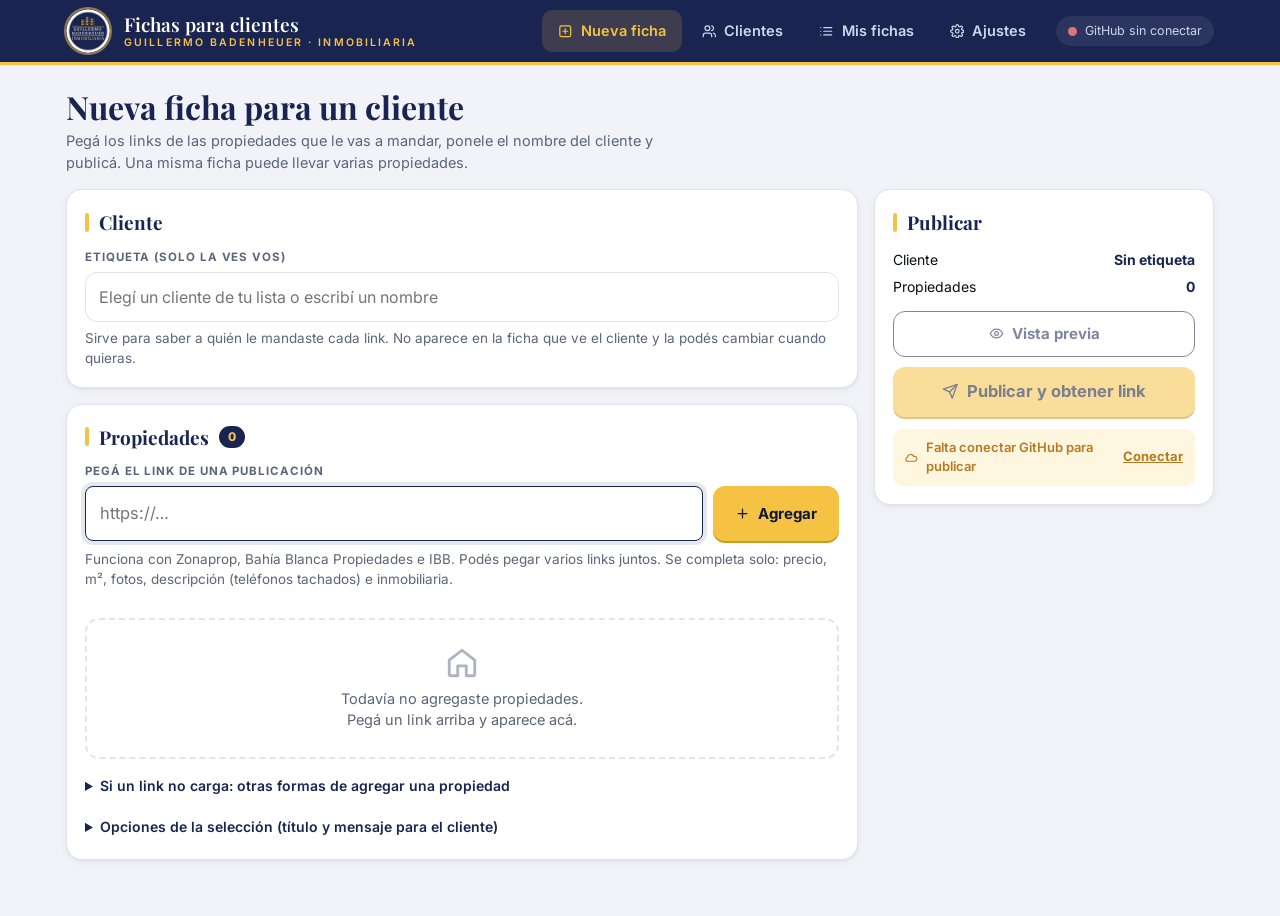
==== commit c345c42c: "Actualizar index.html (versión index_8)" ====
--- a/index.html
+++ b/index.html
@@ -244,6 +244,83 @@
 .toast.on{opacity:1;transform:translateX(-50%)}
 @media(min-width:820px){.toast{bottom:32px}}
 @media(prefers-reduced-motion:reduce){*,*::before,*::after{animation-duration:.01ms!important;transition-duration:.01ms!important}}
+/* ---- clientes ---- */
+.chips{display:flex;flex-wrap:wrap;gap:6px}
+.chp{display:inline-flex;align-items:center;gap:5px;font-size:12px;font-weight:600;color:var(--navy);background:#eef0f8;border-radius:99px;padding:3px 10px;line-height:1.35}
+.chp.y{background:#fff3cf;color:#7a5a05}
+.chp.g{background:#eaf7f0;color:var(--ok)}
+.chp.r{background:#fdeceb;color:var(--red)}
+.chp.gr{background:#ececec;color:#666}
+.chp.am{background:#fff6e0;color:var(--amber)}
+.cgrid{display:grid;gap:14px;grid-template-columns:1fr}
+@media(min-width:760px){.cgrid{grid-template-columns:repeat(2,1fr)}}
+@media(min-width:1100px){.cgrid{grid-template-columns:repeat(3,1fr)}}
+.cc{background:#fff;border:1px solid var(--line);border-top:4px solid var(--yellow);border-radius:var(--r);box-shadow:var(--sh1);padding:15px 16px 14px;display:flex;flex-direction:column;gap:9px;animation:rise .35s var(--ease) both;transition:box-shadow .2s,transform .2s}
+.cc:hover{box-shadow:var(--sh2);transform:translateY(-2px)}
+.cc.pausa{border-top-color:#b9bfd3}
+.cc.cerrado{border-top-color:#9aa1b5;opacity:.7}
+.cc .hd{display:flex;align-items:center;gap:8px;justify-content:space-between}
+.cc .nm{font-family:"Playfair Display",Georgia,serif;font-weight:700;font-size:20px;color:var(--navy);line-height:1.2;overflow:hidden;text-overflow:ellipsis;white-space:nowrap;min-width:0}
+.cc .tel{font-weight:600;color:var(--ink2);font-size:14px;text-decoration:none}
+.cc .tel.no{color:var(--amber)}
+.cc .bud{font-weight:800;font-size:19px;color:var(--navy);line-height:1.1}
+.cc .bud small{font-weight:600;color:var(--muted);font-size:12px}
+.cc .hs{font-size:12.5px;color:var(--muted)}
+.cc .ac{display:flex;flex-wrap:wrap;gap:6px;margin-top:auto;padding-top:4px}
+.cc .ac .btn{flex:1 1 auto;padding:9px 10px;font-size:13px}
+.segrow{display:flex;gap:8px;flex-wrap:wrap;margin-bottom:14px;align-items:center}
+.pill{display:inline-flex;align-items:center;gap:6px;padding:7px 13px;border-radius:99px;font-size:13px;font-weight:700;color:var(--muted);background:#fff;border:1.5px solid var(--line)}
+.pill.on{background:var(--navy);border-color:var(--navy);color:#fff}
+.pill .n{font-size:11px;background:rgba(0,0,0,.08);border-radius:99px;padding:0 6px}
+.pill.on .n{background:rgba(255,255,255,.2)}
+.tgs{display:flex;flex-wrap:wrap;gap:8px}
+label.tg{display:inline-block;position:relative;margin:0;text-transform:none;letter-spacing:0;font-size:14px;color:var(--ink)}
+.tg input{position:absolute;opacity:0;width:1px;height:1px}
+.tg span{display:inline-block;padding:9px 15px;border:1.5px solid var(--line);border-radius:99px;font-weight:600;cursor:pointer;background:#fff;transition:background .15s,color .15s,border-color .15s}
+.tg input:checked+span{background:var(--navy);color:#fff;border-color:var(--navy)}
+.tg input:focus-visible+span{outline:3px solid var(--yellow);outline-offset:2px}
+.cact{display:flex;gap:8px;flex-wrap:wrap;margin-bottom:14px}
+.hlist{list-style:none;display:flex;flex-direction:column;gap:10px;margin-top:12px}
+.hi{display:flex;gap:12px;align-items:center;padding:10px;border:1.5px solid var(--line);border-radius:14px;background:#fff;flex-wrap:wrap;position:relative;transition:background .2s,border-color .2s,box-shadow .2s;animation:rise .3s var(--ease) both}
+.hi .th{position:relative;flex:none;width:92px;height:70px;border-radius:10px;overflow:hidden;background:var(--navy3);display:grid;place-items:center;color:#8f99c2}
+.hi .th img{width:100%;height:100%;object-fit:cover;display:block;transition:filter .2s,opacity .2s}
+.hi .bd{flex:1;min-width:0}
+.hi .t{display:-webkit-box;font-weight:700;font-size:14.5px;color:var(--navy);line-height:1.25;overflow:hidden;-webkit-line-clamp:2;-webkit-box-orient:vertical}
+.hi .m{font-size:12.5px;color:var(--muted);margin-top:2px}
+.hi .wr{display:flex;gap:6px;flex-wrap:wrap;margin-top:5px}
+.hi .ab{display:flex;gap:6px;flex:none}
+.hi.s-i{border-color:var(--yellow);background:#fffbef;box-shadow:0 0 0 3px rgba(246,194,68,.2)}
+.hi.s-d{background:#f0f0f0;border-color:#dadada}
+.hi.s-d .th img{filter:grayscale(1);opacity:.5}
+.hi.s-d .t,.hi.s-d .m{color:#858585}
+.ibx{height:36px;padding:0 12px;border-radius:10px;display:inline-flex;align-items:center;gap:6px;font-size:13px;font-weight:700;background:#f1f2f8;color:var(--navy);transition:background .15s,color .15s;white-space:nowrap}
+.ibx:hover{background:var(--navy);color:#fff}
+.ibx.yes{background:#fff3cf;color:#7a5a05}.ibx.yes:hover{background:var(--yellow);color:var(--navy3)}
+.ibx.no:hover{background:#6b6b6b;color:#fff}
+.hi .rs{flex:0 0 100%;display:flex;gap:6px;flex-wrap:wrap;align-items:center;padding-top:8px;border-top:1px dashed #cfcfcf;font-size:13px;color:var(--muted)}
+@media(max-width:560px){.hi .ab{flex:0 0 100%;justify-content:flex-end;border-top:1px solid var(--line);padding-top:8px}.hi.s-d .ab{border-color:#dcdcdc}}
+.mt{border:1.5px solid var(--yellow);background:#fffbef;border-radius:14px;padding:12px 14px;margin-top:14px;display:grid;gap:9px;animation:rise .3s var(--ease) both}
+.mt.done{border-color:#bfe3cf;background:#f1fbf5}
+.mt .tt{font-weight:700;color:var(--navy);display:flex;gap:8px;align-items:flex-start;line-height:1.35}
+.mt .tt .i{font-size:19px;color:var(--yellow3);margin-top:1px}
+.mt.done .tt .i{color:var(--ok)}
+.mt ul{list-style:none;display:grid;gap:8px}
+.mt li{font-size:13.5px;display:grid;gap:5px;padding:8px 10px;background:#fff;border:1px solid #f0e2b0;border-radius:10px}
+.mt li b{color:var(--navy)}
+.mt .bt{display:flex;gap:8px;flex-wrap:wrap;align-items:center}
+.wchip.dup{color:#6b6b6b;background:#efefef;border-color:#d4d4d4}
+.wchip.fit{color:var(--ok);background:#eaf7f0;border-color:#bfe3cf}
+.wchip.bad{color:var(--red);background:#fdeceb;border-color:#f0b9b4}
+.imp{display:grid;gap:12px;margin-top:14px}
+.imp .ic{border:1.5px solid var(--line);border-radius:14px;padding:12px;display:grid;gap:8px}
+.imp .ic.off{opacity:.55}
+.imp .ic .ln{font-size:13px;color:var(--muted)}
+.cliline{margin-top:8px;font-size:13.5px;display:flex;gap:8px;flex-wrap:wrap;align-items:center}
+.printfr{width:100%;height:56vh;border:0;background:#fff;border-radius:10px;box-shadow:var(--sh1)}
+.pastebox{background:#fff9e8;border:1.5px dashed #f6c244;border-radius:12px;padding:12px;margin-bottom:14px}
+.pastebox textarea{min-height:64px;background:#fff}
+.pastebox .hint{margin-top:6px}
+.pastebox .hint.ok{color:var(--ok);font-weight:600}
 </style>
 </head>
 <body>
@@ -270,6 +347,12 @@
 <symbol id="i-cloud" viewBox="0 0 24 24"><path d="M17.5 19a4.5 4.5 0 1 0-1.4-8.8A6 6 0 0 0 4.5 12 3.5 3.5 0 0 0 6 19Z"/></symbol>
 <symbol id="i-phone" viewBox="0 0 24 24"><rect x="6" y="2" width="12" height="20" rx="3"/><path d="M11 18h2"/></symbol>
 <symbol id="i-desktop" viewBox="0 0 24 24"><rect x="2" y="4" width="20" height="13" rx="2"/><path d="M8 21h8M12 17v4"/></symbol>
+<symbol id="i-users" viewBox="0 0 24 24"><path d="M16 21v-2a4 4 0 0 0-4-4H6a4 4 0 0 0-4 4v2"/><circle cx="9" cy="7" r="4"/><path d="M22 21v-2a4 4 0 0 0-3-3.9M16 3.1a4 4 0 0 1 0 7.8"/></symbol>
+<symbol id="i-star" viewBox="0 0 24 24"><path d="m12 2 3.1 6.3 6.9 1-5 4.9 1.2 6.8L12 17.8 5.8 21l1.2-6.8-5-4.9 6.9-1Z"/></symbol>
+<symbol id="i-print" viewBox="0 0 24 24"><path d="M6 9V2h12v7"/><path d="M6 18H4a2 2 0 0 1-2-2v-5a2 2 0 0 1 2-2h16a2 2 0 0 1 2 2v5a2 2 0 0 1-2 2h-2"/><rect x="6" y="14" width="12" height="8"/></symbol>
+<symbol id="i-userplus" viewBox="0 0 24 24"><path d="M16 21v-2a4 4 0 0 0-4-4H6a4 4 0 0 0-4 4v2"/><circle cx="9" cy="7" r="4"/><path d="M19 8v6M22 11h-6"/></symbol>
+<symbol id="i-clip" viewBox="0 0 24 24"><rect x="8" y="2" width="8" height="4" rx="1"/><path d="M16 4h2a2 2 0 0 1 2 2v14a2 2 0 0 1-2 2H6a2 2 0 0 1-2-2V6a2 2 0 0 1 2-2h2"/></symbol>
+<symbol id="i-undo" viewBox="0 0 24 24"><path d="M3 7v6h6"/><path d="M21 17a9 9 0 0 0-9-9 9 9 0 0 0-6 2.3L3 13"/></symbol>
 </defs></svg>
 
 <header class="top"><div class="in">
@@ -277,6 +360,7 @@
   <div class="tt">Fichas para clientes<small>Guillermo Badenheuer · Inmobiliaria</small></div>
   <nav class="tabs" id="tabs">
     <button class="tab on" data-v="new"><svg class="i"><use href="#i-new"/></svg>Nueva ficha</button>
+    <button class="tab" data-v="cli"><svg class="i"><use href="#i-users"/></svg>Clientes <span class="bdg" id="tabCountC" hidden></span></button>
     <button class="tab" data-v="list"><svg class="i"><use href="#i-list"/></svg>Mis fichas <span class="bdg" id="tabCount" hidden></span></button>
     <button class="tab" data-v="set"><svg class="i"><use href="#i-cog"/></svg>Ajustes</button>
   </nav>
@@ -296,9 +380,10 @@
       <div class="card">
         <h2>Cliente</h2>
         <label for="fLabel">Etiqueta (solo la ves vos)</label>
-        <input id="fLabel" list="labels" maxlength="80" placeholder="Ej: María Pérez · depto 2 amb centro" autocomplete="off">
+        <input id="fLabel" list="labels" maxlength="80" placeholder="Elegí un cliente de tu lista o escribí un nombre" autocomplete="off">
         <datalist id="labels"></datalist>
-        <p class="hint" style="margin-top:6px">Sirve para saber a quién le mandaste cada link. No aparece en la ficha que ve el cliente y la podés cambiar cuando quieras.</p>
+        <div class="cliline" id="cliLine" hidden></div>
+        <p class="hint" style="margin-top:6px" id="cliHint">Sirve para saber a quién le mandaste cada link. No aparece en la ficha que ve el cliente y la podés cambiar cuando quieras.</p>
       </div>
 
       <div class="card" id="cProps">
@@ -309,6 +394,7 @@
           <p class="hint" id="autoStatus">Funciona con Zonaprop, Bahía Blanca Propiedades e IBB. Podés pegar varios links juntos. Se completa solo: precio, m², fotos, descripción (teléfonos tachados) e inmobiliaria.</p>
         </div>
         <ul class="items" id="items"></ul>
+        <div id="matchBox"></div>
         <div class="empty" id="itemsEmpty"><svg class="i"><use href="#i-home"/></svg>Todavía no agregaste propiedades.<br>Pegá un link arriba y aparece acá.</div>
 
         <details id="altWays">
@@ -356,9 +442,28 @@
   </div>
 </section>
 
+<!-- ============ CLIENTES ============ -->
+<section class="view" id="v-cli" hidden>
+  <div class="pagehead">
+    <div><h1>Clientes que buscan comprar</h1><p>Cargá lo que busca cada cliente. Cuando pegues una propiedad, te aviso si le sirve a alguno de ellos y la sumás a su ficha con un toque.</p></div>
+    <div class="row" style="flex-wrap:wrap">
+      <button class="btn" id="btnNewCli" type="button"><svg class="i"><use href="#i-userplus"/></svg>Nuevo cliente</button>
+      <button class="btn ghost" id="btnImport" type="button"><svg class="i"><use href="#i-clip"/></svg>Pegar de WhatsApp</button>
+      <button class="btn ghost" id="btnPrintAll" type="button"><svg class="i"><use href="#i-print"/></svg>Imprimir</button>
+    </div>
+  </div>
+  <div class="gh no" id="cliBackup" hidden></div>
+  <div class="tools">
+    <div class="search"><svg class="i"><use href="#i-search"/></svg><input id="qCli" type="search" placeholder="Buscar por nombre, teléfono o zona…" autocomplete="off"></div>
+  </div>
+  <div class="segrow" id="cliFilter"></div>
+  <div class="cgrid" id="cList"></div>
+  <div class="nores" id="cliMsg" hidden></div>
+</section>
+
 <!-- ============ MIS FICHAS ============ -->
 <section class="view" id="v-list" hidden>
-  <div class="pagehead"><div><h1>Mis fichas</h1><p>Todas las fichas que creaste en este navegador. Podés cambiar la etiqueta, reenviar el link o editar la ficha después de enviarla: el link es el mismo y se actualiza solo.</p></div></div>
+  <div class="pagehead"><div><h1>Mis fichas</h1><p>Todas las fichas que creaste en este navegador. Si la ficha es de un cliente de tu lista, ves cuántas le interesaron. Podés cambiar la etiqueta, reenviar el link o editar la ficha después de enviarla: el link es el mismo y se actualiza solo.</p></div></div>
   <div class="tools">
     <div class="search"><svg class="i"><use href="#i-search"/></svg><input id="qList" type="search" placeholder="Buscar por cliente o propiedad…" autocomplete="off"></div>
   </div>
@@ -408,7 +513,7 @@
 
     <div class="card">
       <h2>Copia de seguridad</h2>
-      <p class="hint" style="margin-bottom:10px">La lista de fichas y las etiquetas viven en este navegador. Descargá una copia por si cambiás de celular o borrás los datos del navegador.</p>
+      <p class="hint" style="margin-bottom:10px">La lista de fichas, las etiquetas y tus clientes (con lo que buscan y su historial de propiedades) viven en este navegador. Descargá una copia por si cambiás de celular o borrás los datos del navegador.</p>
       <div class="row" style="flex-wrap:wrap"><button class="btn ghost small" id="btnExport" type="button">Descargar copia</button><label class="btn ghost small" style="margin:0;text-transform:none;letter-spacing:0;cursor:pointer">Restaurar copia<input type="file" id="fileImport" accept="application/json" hidden></label></div>
     </div>
 
@@ -436,6 +541,7 @@
 
 <nav class="tabbar" id="tabbar">
   <button class="on" data-v="new"><svg class="i"><use href="#i-new"/></svg>Nueva</button>
+  <button data-v="cli"><svg class="i"><use href="#i-users"/></svg>Clientes<span class="bdg" id="tabCountC2" hidden></span></button>
   <button data-v="list"><svg class="i"><use href="#i-list"/></svg>Mis fichas<span class="bdg" id="tabCount2" hidden></span></button>
   <button data-v="set"><svg class="i"><use href="#i-cog"/></svg>Ajustes</button>
 </nav>
@@ -503,6 +609,73 @@
     </details>
   </div>
   <div class="sf"><button class="btn ghost" id="btnViewRes" type="button"><svg class="i"><use href="#i-ext"/></svg>Ver como cliente</button><button class="btn wa" id="btnWaRes" type="button"><svg class="i"><use href="#i-chat"/></svg>Enviar por WhatsApp</button><button class="btn navy" id="btnNewRes" type="button">Cargar otra ficha</button></div>
+</div></div>
+
+<div class="modal" id="mCli" hidden role="dialog" aria-modal="true" aria-labelledby="mCliT"><div class="sheet wide">
+  <div class="sh"><h2 id="mCliT">Cliente</h2><div style="display:flex;gap:10px;align-items:center"><div class="seg" id="cliSeg"><button class="on" data-t="busca">Lo que busca</button><button data-t="hist">Historial <span id="histN"></span></button></div><button class="xb" data-close aria-label="Cerrar"><svg class="i"><use href="#i-x"/></svg></button></div></div>
+  <div class="sb">
+    <div id="cliBusca">
+      <div class="pastebox" id="cliPasteBox"><label for="c_paste">Pegá acá el mensaje de WhatsApp y se completa solo</label><textarea id="c_paste" placeholder="*NOMBRE: EZEQUIEL*&#10;*Inmueble:* Casa&#10;*Ubicación:* Barrio Nacional&#10;…"></textarea><p class="hint" id="cliPasteHint">Si pegás varios clientes juntos, los cargo todos a la vez.</p></div>
+      <div class="cact" id="cliActs">
+        <button class="btn ghost small" id="cActFicha" type="button"><svg class="i"><use href="#i-new"/></svg>Nueva ficha para este cliente</button>
+        <button class="btn ghost small" id="cActWa" type="button"><svg class="i"><use href="#i-chat"/></svg>Escribirle</button>
+        <button class="btn ghost small" id="cActPrint" type="button"><svg class="i"><use href="#i-print"/></svg>Imprimir su ficha</button>
+        <button class="btn ghost small" id="cActCopy" type="button"><svg class="i"><use href="#i-copy"/></svg>Copiar como mensaje</button>
+      </div>
+      <div class="grid" style="margin-bottom:14px">
+        <div class="span2"><label for="c_name">Nombre *</label><input id="c_name" maxlength="80" placeholder="Ej: Ezequiel" autocomplete="off"></div>
+        <div class="span2"><label for="c_phone">Teléfono (WhatsApp)</label><input id="c_phone" type="tel" inputmode="tel" maxlength="40" placeholder="291 555-1234" autocomplete="off"></div>
+      </div>
+      <div style="margin-bottom:14px"><label>Inmueble que busca</label>
+        <div class="tgs" id="c_tipos"></div></div>
+      <div class="grid" style="margin-bottom:14px">
+        <div class="span2"><label for="c_zonas">Ubicación (barrios o zonas, separados por coma)</label><input id="c_zonas" maxlength="200" placeholder="Ej: Centro, Barrio Nacional, San Agustín" autocomplete="off"></div>
+        <div class="span2"><label for="c_loc">Localidad</label><input id="c_loc" maxlength="60" placeholder="Bahía Blanca" autocomplete="off"></div>
+        <div><label for="c_dorm">Dormitorios (mínimo)</label><select id="c_dorm"><option value="">Cualquiera</option><option value="1">1</option><option value="2">2</option><option value="3">3</option><option value="4">4</option><option value="5">5 o más</option></select></div>
+        <div><label for="c_ext">Espacio exterior</label><select id="c_ext"><option value="">No lo pidió</option><option value="patio">Con patio</option><option value="balcon">Balcón o terraza</option><option value="cualquiera">Cualquiera de los dos</option></select></div>
+        <div><label for="c_coch">Estacionamiento</label><select id="c_coch"><option value="">No lo pidió</option><option value="si">Con cochera</option></select></div>
+        <div><label for="c_pago">Pago</label><select id="c_pago"><option value="">Sin definir</option><option value="contado">Contado</option><option value="credito">Apto crédito</option><option value="indistinto">Contado o crédito</option></select></div>
+        <div><label for="c_max">Presupuesto máx. (USD)</label><input id="c_max" inputmode="numeric" placeholder="120.000" autocomplete="off"></div>
+        <div><label for="c_fin">Inversión o vivienda</label><select id="c_fin"><option value="">Sin definir</option><option value="vivienda">Para vivienda</option><option value="inversion">Inversión</option></select></div>
+        <div><label for="c_finNota">Aclaración (opcional)</label><input id="c_finNota" maxlength="60" placeholder="Ej: 2027" autocomplete="off"></div>
+        <div><label for="c_estado">Estado</label><select id="c_estado"><option value="activo">Buscando</option><option value="pausa">En pausa</option><option value="cerrado">Ya compró / no busca más</option></select></div>
+        <div class="span2"><label for="c_exp">Expensas</label><input id="c_exp" maxlength="80" placeholder="Ej: Lo más bajas posibles" autocomplete="off"></div>
+      </div>
+      <div style="margin-bottom:6px"><label for="c_obs">Observaciones</label><textarea id="c_obs" maxlength="800" style="min-height:80px" placeholder="Ej: No más de dos pisos por escalera. Lo más nuevo posible."></textarea></div>
+      <button class="link" id="cActDel" type="button" style="color:var(--red)" hidden>Eliminar este cliente</button>
+    </div>
+    <div id="cliHist" hidden>
+      <div class="segrow" id="histFilter"></div>
+      <p class="hint" id="histHint"></p>
+      <ul class="hlist" id="histList"></ul>
+    </div>
+  </div>
+  <div class="sf" id="cliFoot"><button class="btn ghost" data-close type="button">Cerrar</button><button class="btn" id="btnCliSave" type="button"><svg class="i"><use href="#i-check"/></svg>Guardar cliente</button></div>
+</div></div>
+
+<div class="modal" id="mImp" hidden role="dialog" aria-modal="true"><div class="sheet wide">
+  <div class="sh"><h2>Pegar clientes desde WhatsApp</h2><button class="xb" data-close aria-label="Cerrar"><svg class="i"><use href="#i-x"/></svg></button></div>
+  <div class="sb">
+    <p class="hint" style="margin-bottom:8px">Pegá uno o varios mensajes con el formato que usan hoy (<b>NOMBRE</b>, <b>Inmueble</b>, <b>Ubicación</b>, <b>Dormitorios</b>…). Los leo, los ordeno y los revisás antes de guardar.</p>
+    <textarea id="impText" style="min-height:150px" placeholder="*NOMBRE: EZEQUIEL*&#10;*Inmueble:* Casa&#10;*Ubicación:* Barrio Nacional o San Agustin&#10;*Dormitorios* : 2&#10;…"></textarea>
+    <div class="row" style="margin-top:10px"><button class="btn navy" id="btnImpRead" type="button">Leer mensajes</button></div>
+    <div class="imp" id="impList"></div>
+  </div>
+  <div class="sf"><button class="btn ghost" data-close type="button">Cancelar</button><button class="btn" id="btnImpSave" type="button" disabled>Guardar clientes</button></div>
+</div></div>
+
+<div class="modal" id="mPrint" hidden role="dialog" aria-modal="true"><div class="sheet wide">
+  <div class="sh"><h2>Imprimir solicitantes</h2><button class="xb" data-close aria-label="Cerrar"><svg class="i"><use href="#i-x"/></svg></button></div>
+  <div class="sb">
+    <div class="grid" style="margin-bottom:12px">
+      <div class="span2"><label for="pr_fmt">Formato</label><select id="pr_fmt"><option value="plan">Planilla: una fila por cliente (hoja horizontal)</option><option value="fichas">Fichas: una por cliente, con sus propiedades enviadas</option></select></div>
+      <div><label for="pr_who">Quiénes</label><select id="pr_who"><option value="act">Solo los que están buscando</option><option value="actp">Buscando y en pausa</option><option value="all">Todos</option></select></div>
+      <div><label for="pr_ord">Orden</label><select id="pr_ord"><option value="name">Nombre (A a Z)</option><option value="max">Presupuesto (mayor a menor)</option><option value="new">Más recientes primero</option></select></div>
+    </div>
+    <p class="hint" id="prInfo" style="margin-bottom:8px"></p>
+    <iframe class="printfr" id="printFrame" title="Vista previa de la impresión"></iframe>
+  </div>
+  <div class="sf"><button class="btn ghost" data-close type="button">Cerrar</button><button class="btn" id="btnDoPrint" type="button"><svg class="i"><use href="#i-print"/></svg>Imprimir o guardar como PDF</button></div>
 </div></div>
 
 <div class="modal" id="mConfirm" hidden role="dialog" aria-modal="true"><div class="sheet" style="max-width:460px">
@@ -1212,9 +1385,12 @@
 <script src="${s}viewer.js"><\/script>
 </body></html>
 `}function Dt(t){let n=/<script id="ficha-data" type="application\/json">([\s\S]*?)<\/script>/.exec(t);if(!n)return null;try{let e=JSON.parse(n[1]);return e&&Array.isArray(e.ps)?e:null}catch{return null}}var g=class extends Error{constructor(e,r){super(r);_(this,"status");this.status=e}},Oe=t=>{let n=new TextEncoder().encode(t),e="";for(let r=0;r<n.length;r+=32768)e+=String.fromCharCode(...n.subarray(r,r+32768));return btoa(e)},Ne=t=>{let n=atob(t.replace(/\s/g,"")),e=new Uint8Array(n.length);for(let r=0;r<n.length;r++)e[r]=n.charCodeAt(r);return new TextDecoder().decode(e)},O=class{constructor(n,e,r,s="https://api.github.com"){this.owner=n;this.repo=e;this.token=r;this.apiBase=s;_(this,"branch","")}async call(n,e,r){let s;try{s=await fetch(this.apiBase+e,{method:n,headers:{Authorization:"Bearer "+this.token,Accept:"application/vnd.github+json","X-GitHub-Api-Version":"2022-11-28",...r?{"Content-Type":"application/json"}:{}},body:r?JSON.stringify(r):void 0})}catch{throw new g(0,"No pude conectarme con GitHub. Revisá tu conexión a internet.")}if(s.status===204)return null;let i=null;try{i=await s.json()}catch{}if(!s.ok){let a=i&&i.message||"";throw s.status===401?new g(401,"GitHub no aceptó el token (es incorrecto o venció). Creá uno nuevo y pegalo en Ajustes."):s.status===403?new g(403,/rate limit/i.test(a)?"GitHub pidió esperar unos minutos (demasiadas consultas). Probá de nuevo en un rato.":'El token no tiene permiso de escritura en este repositorio. Revisá que tenga "Contents: Read and write".'):s.status===404?new g(404,"No encuentro ese repositorio, o el token no tiene acceso a él. Revisá el usuario y el nombre del repositorio."):s.status===409||s.status===422?new g(s.status,a||"Conflicto al guardar en GitHub"):new g(s.status,a||"Error de GitHub ("+s.status+")")}return i}async info(){let n=await this.call("GET",`/repos/${this.owner}/${this.repo}`);return this.branch=n.default_branch||"main",{branch:this.branch,canPush:n.permissions?!!(n.permissions.push||n.permissions.admin):null}}async ref(){return this.branch||await this.info(),this.branch}enc(n){return n.split("/").map(encodeURIComponent).join("/")}async get(n){let e=await this.ref();try{let r=await this.call("GET",`/repos/${this.owner}/${this.repo}/contents/${this.enc(n)}?ref=${encodeURIComponent(e)}`);if(!r||Array.isArray(r))return null;let s=(r.content||"").replace(/\s/g,"");if(!s&&r.download_url){let a=await fetch(r.download_url),o=new Uint8Array(await a.arrayBuffer()),c="";for(let p=0;p<o.length;p+=32768)c+=String.fromCharCode(...o.subarray(p,p+32768));s=btoa(c)}let i="";try{i=Ne(s)}catch{}return{sha:r.sha,text:i,b64:s}}catch(r){if(r instanceof g&&r.status===404)return null;throw r}}async put(n,e,r,s=!1,i){let a=await this.ref(),o=s?e:Oe(e);for(let c=0;c<2;c++){let p=i;(!p||c>0)&&(p=(await this.get(n))?.sha);try{return{sha:(await this.call("PUT",`/repos/${this.owner}/${this.repo}/contents/${this.enc(n)}`,{message:r,content:o,branch:a,...p?{sha:p}:{}})).content.sha}}catch(l){if(c===0&&l instanceof g&&(l.status===409||l.status===422))continue;throw l}}throw new g(409,"No se pudo guardar por un conflicto en GitHub. Probá de nuevo.")}async remove(n,e){let r=await this.ref(),s=await this.get(n);s&&await this.call("DELETE",`/repos/${this.owner}/${this.repo}/contents/${this.enc(n)}`,{message:e,sha:s.sha,branch:r})}};function Ut(t,n){let e=t.toLowerCase();return n.toLowerCase()===`${e}.github.io`?`https://${e}.github.io/`:`https://${e}.github.io/${n}/`}async function Rt(t,n,e={}){let r=e.timeoutMs??24e4,s=e.everyMs??3500,i=Date.now(),a=0;for(;Date.now()-i<r;){try{let o=await fetch(t+(t.includes("?")?"&":"?")+"_="+Date.now(),{cache:"no-store"});if(o.ok&&(await o.text()).includes(n))return"live"}catch{if(++a>=12)return"unknown"}e.onTick?.(Math.round((Date.now()-i)/1e3)),await new Promise(o=>setTimeout(o,s))}return"timeout"}return Ft(_e);})();})();</script>
+<script>window.CoreCli=(()=>{var R=Object.defineProperty;var Q=Object.getOwnPropertyDescriptor;var G=Object.getOwnPropertyNames;var J=Object.prototype.hasOwnProperty;var V=(t,e)=>{for(var o in e)R(t,o,{get:e[o],enumerable:!0})},X=(t,e,o,n)=>{if(e&&typeof e=="object"||typeof e=="function")for(let s of G(e))!J.call(t,s)&&s!==o&&R(t,s,{get:()=>e[s],enumerable:!(n=Q(e,s))||n.enumerable});return t};var ee=t=>X(R({},"__esModule",{value:!0}),t);var de={};V(de,{DEFAULT_CITY:()=>A,TIPOS:()=>D,addToHist:()=>W,cleanCliente:()=>P,emptyCliente:()=>U,formatRequest:()=>K,histCounts:()=>Y,histFromProp:()=>I,matchProperty:()=>Z,norm:()=>p,parseMoney:()=>N,parseRequests:()=>B,propKey:()=>L,propTipo:()=>q,tipoKey:()=>T,tipoLabel:()=>E,urlNorm:()=>_,waNumber:()=>O});function F(t){return String(t??"").replace(/\u27E6[^\u27E7]*\u27E7/g,"").replace(/\(\s*(?:tel\.?|cel\.?|llam\w*|whats\w*|contact\w*|consult\w*)?[\s:.\-]*\)/gi,"").replace(/\b(?:tel\.?|cel\.?|llamar|whatsapp|contacto|consultas)\s*[:\-]?\s*$/i,"").replace(/\s{2,}/g," ").trim()}var D=[{k:"casa",label:"Casa"},{k:"depto",label:"Departamento"},{k:"ph",label:"PH"},{k:"terreno",label:"Terreno"},{k:"local",label:"Local"},{k:"oficina",label:"Oficina"},{k:"cochera",label:"Cochera"},{k:"campo",label:"Campo / Quinta"},{k:"otro",label:"Otro"}],te=new Set(D.map(t=>t.k)),E=t=>D.find(e=>e.k===t)?.label||t,A="Bahía Blanca",p=t=>String(t??"").normalize("NFD").replace(/[̀-ͯ]/g,"").toLowerCase(),oe=t=>t.replace(/(^|[\s\-.])(\p{L})(\p{L}*)/gu,(e,o,n,s)=>o+n.toUpperCase()+s.toLowerCase()),ne=t=>t.replace(/[\p{L}]{3,}/gu,e=>e===e.toUpperCase()?e[0]+e.slice(1).toLowerCase():e),k=(t,e)=>typeof t=="string"?t.replace(/\u0000/g,"").replace(/[ \t]+/g," ").trim().slice(0,e):"";function ie(t){let e=t.replace(/[.,]+$/,"");if(!e)return null;e.includes(".")&&e.includes(",")?e=e.replace(/\./g,"").replace(",","."):e.includes(",")?e=/,\d{1,2}$/.test(e)&&(e.match(/,/g)||[]).length===1?e.replace(",","."):e.replace(/,/g,""):e.includes(".")&&(e=/^\d{1,3}(\.\d{3})+$/.test(e)?e.replace(/\./g,""):e);let o=parseFloat(e);return Number.isFinite(o)?o:null}function N(t){let e=p(t),o=/(\d[\d.,]*)\s*(millones|millon|mil|k)?/.exec(e);if(!o)return null;let n=ie(o[1]);if(n==null)return null;o[2]==="mil"||o[2]==="k"?n*=1e3:o[2]&&(n*=1e6);let s=/\b(ars|pesos)\b/.test(e)||/\$/.test(t)&&!/(usd|u\$s|us\$|dolar)/.test(e)?"ARS":"USD";return{n:Math.round(n),cur:s}}function T(t){let e=p(t);return e.trim()?/\b(depto|dpto|departamento|monoambiente|duplex|piso|loft)\b|depto/.test(e)?"depto":/\bph\b|propiedad horizontal/.test(e)?"ph":/\b(casa|chalet|casona|vivienda)\b/.test(e)?"casa":/\b(terreno|lote|baldio)\b/.test(e)?"terreno":/\b(local|comercial|fondo de comercio)\b/.test(e)?"local":/\boficina\b/.test(e)?"oficina":/\b(cochera|garage|garaje)\b/.test(e)?"cochera":/\b(campo|quinta|chacra|galpon)\b/.test(e)?"campo":"":""}function O(t){let e=String(t||"").replace(/\D/g,"");if(!e)return"";if(e=e.replace(/^00/,""),e.startsWith("54")&&(e=e.slice(2),e=e.replace(/^9/,"")),e=e.replace(/^0+/,""),e.length>10&&e.length-2===10){for(let o of[2,3,4])if(e.slice(o,o+2)==="15"){e=e.slice(0,o)+e.slice(o+2);break}}return(e.length===7||e.length===6)&&(e="291"+e),e.length===8&&/^15/.test(e)&&(e="291"+e.slice(2)),e.length!==10?"":"549"+e}var se=["activo","pausa","cerrado"],M=(t,e)=>{let o=typeof t=="number"?t:parseFloat(String(t??"").replace(",","."));return Number.isFinite(o)&&o>=0&&o<=e?Math.round(o):null};function P(t,e){let o=t&&typeof t=="object"?t:{},n=e||{},s=(d,c,l)=>c.includes(d)?d:l,r=(Array.isArray(o.tipos)?o.tipos:n.tipos||[]).filter(d=>typeof d=="string"&&te.has(d)).slice(0,9);return{name:k(o.name,80),phone:k(o.phone,40),tipos:[...new Set(r)],localidad:k(o.localidad,60)||A,zonas:k(o.zonas,200),dorm:M(o.dorm,20),ext:s(o.ext,["","patio","balcon","cualquiera"],""),coch:o.coch==="si"?"si":"",pago:s(o.pago,["","contado","credito","indistinto"],""),max:M(o.max,1e9),fin:s(o.fin,["","vivienda","inversion"],""),finNota:k(o.finNota,60),exp:k(o.exp,80),obs:k(o.obs,800),estado:s(o.estado,se,"activo")}}var U=()=>P({});function re(t){let e=p(t).replace(/\(.*$/,"").trim();return/^nombre|^cliente|^solicitante/.test(e)?"name":/^inmueble|^tipo|^propiedad/.test(e)?"tipo":/^ubicacion|^zona|^barrio/.test(e)?"ubi":/^dormitorio|^dorm\b|^habitacion/.test(e)?"dorm":/^espacio exterior|^exterior|^patio/.test(e)?"ext":/^estacionamiento|^cochera|^garage/.test(e)?"coch":/^pago|^forma de pago/.test(e)?"pago":/^presupuesto|^precio|^monto/.test(e)?"max":/^inversion|^vivienda|^destino/.test(e)?"fin":/^expensa/.test(e)?"exp":/^observacion|^obs\b|^nota|^comentario|^otros?\b/.test(e)?"obs":/^tel|^cel|^whatsapp|^contacto/.test(e)?"phone":""}var H=["monte hermoso","punta alta","pehuen co","sierra de la ventana","tornquist","medanos","coronel dorrego","claromeco","necochea","mar del plata","tres arroyos","pigue","coronel suarez","bahia blanca","ingeniero white","general cerri","villa bordeu"],x=t=>/^[\s\-–—_.]*$/.test(t)||/^(no solicitado|no solicita|no pidio|sin especificar|no)$/.test(p(t).trim());function ae(t){let e=a=>t.filter(i=>i.f===a).map(i=>i.v.trim()).filter(Boolean).join(" ").trim(),o=U(),n=[],s=[],r=e("name"),d=e("phone"),c=/(\+?\d[\d\s\-()]{7,}\d)/.exec(r);c&&(d||(d=c[1]),r=r.replace(c[1]," ").replace(/\s+/g," ").trim()),o.name=ne(r).slice(0,80),o.phone=d,o.name||n.push("Falta el nombre."),O(o.phone)||n.push(/\b\d{3,4}\s*$/.test(r)?"Falta el teléfono completo (el número que figura en el nombre parece ser solo los últimos dígitos).":"Falta el teléfono.");let l=e("tipo");if(l&&!x(l)){let i=l.split(/\s*(?:,|\/|;|\by\b|\bo\b)\s*/i).filter(Boolean).map(u=>T(u)).filter(Boolean);o.tipos=[...new Set(i)],o.tipos.length||(o.tipos=["otro"],s.push("Inmueble: "+l))}let m=e("ubi");m=m.replace(/\(([^)]*)\)/g,(a,i)=>{let u=p(i).trim();return H.some(b=>u===b)?o.localidad=oe(i.trim()):i.trim()&&s.push("Ubicación: "+i.trim())," "}),m=m.replace(/\s+/g," ").trim(),x(m)||(o.zonas=m.split(/\s*(?:,|;|\/|\bo\b)\s*/i).map(a=>a.trim()).filter(Boolean).join(", ").slice(0,200));let g=e("dorm");if(g&&!x(g)){let a=/\d+/.exec(g);a&&(o.dorm=Math.min(20,parseInt(a[0],10)))}let h=e("ext");if(h&&!x(h)){let a=p(h);/patio|jardin|fondo|parque/.test(a)?o.ext="patio":/balcon|terraza/.test(a)?o.ext="balcon":/cualquiera|indistinto|con espacio|si\b/.test(a)?o.ext="cualquiera":s.push("Espacio exterior: "+h)}let f=e("coch");if(f&&!x(f)&&!/^[\s\-–—]*$/.test(f.replace(/[^\p{L}\p{N}-]/gu,""))){let a=p(f);/\b(sin|no)\b/.test(a)&&!/\bsi\b/.test(a)?o.coch="":/cochera|garage|garaje|\bsi\b|\bcon\b|estaciona/.test(a)&&(o.coch="si")}let w=e("pago");if(w&&!x(w)){let a=p(w),i=/contado|efectivo|cash/.test(a),u=/\ba\.?\s?c\.?(\s|$)|credito|apto|hipotec/.test(a);o.pago=i&&u?"indistinto":u?"credito":i?"contado":/indistinto|ambos|cualquiera/.test(a)?"indistinto":""}let y=e("max");if(y){let a=N(y);a?(o.max=a.n,a.cur==="ARS"&&s.push("Presupuesto indicado en pesos: "+y)):n.push("No pude leer el presupuesto.")}else n.push("Falta el presupuesto máximo.");let $=e("fin");if($&&!x($)){let a=p($);o.fin=/invers/.test(a)?"inversion":/vivienda|vivir|hogar/.test(a)?"vivienda":"";let i=/\(([^)]*)\)/.exec($);i&&(o.finNota=i[1].trim().slice(0,60))}let S=e("exp");S&&!x(S)&&(o.exp=/baja/.test(p(S))?"Lo más bajas posibles":S.slice(0,80));let C=e("obs");return o.obs=[C&&!x(C)?C:"",...s].filter(Boolean).join(". ").slice(0,800),{c:o,warns:n}}function B(t){let e=String(t||"").replace(/\r/g,"").split(`
+`).map(r=>r.replace(/[\p{Extended_Pictographic}️‍]/gu,"").replace(/\*/g,"").replace(/ /g," ").trim()),o=[],n=[],s=()=>{n.some(r=>r.f)&&o.push(n),n=[]};for(let r of e){if(!r)continue;if(/^\(.*\)$/.test(r)&&n.length){let g=r.slice(1,-1).trim();n[n.length-1].f==="ubi"&&/barrio|zona/.test(p(g))?n.push({f:"obs",v:"Preferencia: "+g.replace(/^con preferencia en\s*/i,"")}):n.push({f:"obs",v:g});continue}let d=r.indexOf(":"),c="",l=r;if(d>0&&(c=r.slice(0,d),l=r.slice(d+1),c.indexOf("(")>=0&&c.indexOf(")")<0)){let h=r.indexOf(")"),f=h>0?r.indexOf(":",h):-1;f>0&&(c=r.slice(0,f),l=r.slice(f+1))}let m=c?re(c):"";if(!m){n.length&&(n[n.length-1].v+=" "+r);continue}(m==="name"||n.some(g=>g.f===m))&&s(),n.push({f:m,v:l.trim()})}return s(),o.map(ae)}function K(t){let e=[],o=s=>String(s).replace(/\B(?=(\d{3})+(?!\d))/g,".");e.push(`*NOMBRE: ${(t.name||"").toUpperCase()}*`),t.phone&&e.push(`*Teléfono:* ${t.phone}`),e.push(`*Inmueble:* ${t.tipos.length?t.tipos.map(E).join(" o "):"--"}`);let n=t.localidad&&p(t.localidad)!==p(A)?` (${t.localidad})`:"";return e.push(`*Ubicación:* ${t.zonas||"--"}${n}`),e.push(`*Dormitorios:* ${t.dorm==null?"--":t.dorm}`),e.push(`*Espacio exterior:* ${t.ext==="patio"?"Con patio":t.ext==="balcon"?"Con balcón o terraza":t.ext==="cualquiera"?"Con espacio exterior":"--"}`),e.push(`*Estacionamiento:* ${t.coch==="si"?"Con cochera":"--"}`),e.push(`*Pago (contado o apto crédito):* ${t.pago==="contado"?"Contado":t.pago==="credito"?"A.C.":t.pago==="indistinto"?"Contado o A.C.":"--"}`),e.push(`*Presupuesto máximo:* ${t.max==null?"--":"USD "+o(t.max)}`),e.push(`*Inversión o vivienda:* ${t.fin==="vivienda"?"Para vivienda":t.fin==="inversion"?"Inversión":"--"}${t.finNota?` (${t.finNota})`:""}`),e.push(`*Expensas:* ${t.exp||"--"}`),t.obs&&e.push(`*Observación:* ${t.obs}`),e.join(`
+`)}function j(t){let e=5381;for(let o=0;o<t.length;o++)e=(e<<5)+e+t.charCodeAt(o)|0;return(e>>>0).toString(36)}function _(t){return String(t||"").trim().toLowerCase().replace(/^https?:\/\/(www\.)?/,"").replace(/[?#].*$/,"").replace(/\/+$/,"")}function L(t){let e=_(t.sourceUrl);return e?"u:"+j(e)+e.length.toString(36):"t:"+j(p(t.title)+"|"+(t.price??"")+"|"+p(t.zone)+"|"+p(t.publisher))}var ce=new Set(["barrio","zona","cerca","uni","universitario","desde","hasta","del","los","las","con","por","una","que","sur","ubicacion"]),le=t=>p(t).split(/[^a-z0-9ñ]+/).filter(e=>e.length>=3&&!ce.has(e)),z=(t,e)=>new RegExp("(^|[^a-z0-9])"+e.replace(/[.*+?^${}()|[\]\\]/g,"\\$&")+"([^a-z0-9]|$)").test(t);function pe(t){return String(t||"").split(/\s*(?:,|;|\/|\bo\b)\s*/i).map(e=>le(e)).filter(e=>e.length)}var v=t=>"USD "+String(Math.round(t)).replace(/\B(?=(\d{3})+(?!\d))/g,".");function q(t){return T(t.propertyType||"")||T(t.title||"")}function Z(t,e){let o=[],n=(i,u,b)=>o.push({k:i,st:u,txt:b}),s=p((t.zone||"")+" "+(t.title||"")),r=p(t.description||""),d=p((t.features||[]).join(" ")+" "+(t.title||"")),c=s+" "+r.slice(0,1200)+" "+d;if(t.operation==="Alquiler"&&n("operacion","no","Es un alquiler"),e.tipos.length){let i=q(t);i?e.tipos.includes(i)||i==="ph"&&e.tipos.includes("casa")&&e.tipos.includes("depto")?n("tipo","ok",E(i)):n("tipo","no",`Es ${E(i).toLowerCase()} y busca ${e.tipos.map(u=>E(u).toLowerCase()).join(" o ")}`):n("tipo","unk","Tipo sin confirmar")}e.max!=null&&(t.price==null?n("precio","unk","Sin precio"):t.currency!=="USD"?n("precio","unk","Precio en pesos"):t.price<=e.max?n("precio","ok",`${v(t.price)} (tope ${v(e.max)})`):t.price<=e.max*1.1?n("precio","warn",`${v(t.price)}: un poco arriba del tope (${v(e.max)})`):n("precio","no",`${v(t.price)}: supera el tope (${v(e.max)})`)),e.dorm!=null&&e.dorm>0&&(t.dormitorios==null?n("dorm","unk","Dormitorios sin confirmar"):t.dormitorios>=e.dorm?n("dorm","ok",`${t.dormitorios} dorm. (pide ${e.dorm})`):n("dorm","no",`${t.dormitorios} dorm. (pide ${e.dorm})`));let l=p(e.localidad||A),m=H.filter(i=>i!==l&&z(c,i)&&!(l==="bahia blanca"&&i==="bahia blanca"));l!=="bahia blanca"?z(c,l)?n("localidad","ok",e.localidad):m.length?n("localidad","no","Está en otra localidad"):n("localidad","unk","Localidad sin confirmar"):m.length&&!z(c,"bahia blanca")&&n("localidad","no","Está en otra localidad");let g=pe(e.zonas);if(g.length){let i=g.find(u=>u.every(b=>z(s,b)));i?n("zona","ok",i.map(u=>u[0].toUpperCase()+u.slice(1)).join(" ")):g.some(u=>u.every(b=>z(r.slice(0,1200),b)))?n("zona","unk","Zona sin confirmar (aparece en la descripción)"):p(t.zone||"").replace(/bahia blanca|buenos aires|argentina/g,"").replace(/[^a-z0-9]/g,"").length>=4?n("zona","no","Otra zona: "+(t.zone||"").replace(/[⟦⟧]/g,"").slice(0,40)):n("zona","unk","Zona sin confirmar")}if(e.coch==="si"&&(t.cocheras!=null?n("cochera",t.cocheras>0?"ok":"warn",t.cocheras>0?"Con cochera":"Sin cochera (la pidió)"):/cochera|garage|garaje/.test(c)?n("cochera","ok","Con cochera"):n("cochera","unk","Cochera sin confirmar")),e.ext&&e.ext!==""){let i=/patio|jardin|parque|fondo/.test(c),u=/balcon|terraza/.test(c),b=e.ext==="patio"?i:e.ext==="balcon"?u:i||u;n("exterior",b?"ok":"unk",b?"Tiene espacio exterior":"Espacio exterior sin confirmar")}e.pago==="credito"&&(/no (es )?apto (a )?credito/.test(c)?n("pago","warn","No es apta crédito"):/apto (a )?(credito|banc)/.test(c)?n("pago","ok","Apta crédito"):n("pago","unk","Apto crédito sin confirmar"));let h=["operacion","tipo","precio","dorm","zona","localidad"],f=o.filter(i=>h.includes(i.k)),w=f.some(i=>i.st==="no"),y=f.filter(i=>i.st==="ok").length,$=e.max==null||o.some(i=>i.k==="precio"&&(i.st==="ok"||i.st==="warn")),S=y>=2&&$,C=!w&&S,a=!o.some(i=>i.st==="warn"||i.st==="unk");return{match:C,level:C?a?"alta":"media":"",checks:o}}function Y(t){let e={p:0,i:0,d:0,total:0};for(let o of t.hist||[])e[o.s]++,e.total++;return e}var ue=600;function I(t,e,o){return{k:L(t),t:F(t.title).slice(0,160),pr:t.price,cu:t.currency,z:F(t.zone).slice(0,80),ty:t.propertyType.slice(0,40),pu:t.publisher.slice(0,80),img:t.photos[0]||"",so:t.sourceUrl,cid:e,at:o,s:"p",r:"",sat:o}}function W(t,e,o,n){let s=new Map(t.hist.map(d=>[d.k,d])),r=[];for(let d of e){let c=I(d,o,n),l=s.get(c.k);if(l){l.cid!==o&&(l.cid=o,l.at=n,l.s==="d"&&(l.s="p",l.r="",l.sat=n));continue}s.set(c.k,c),r.push(c)}return t.hist=[...r,...t.hist].slice(0,ue),t.updated=n,r.length}return ee(de);})();</script>
 <script>(function () {
   'use strict';
-  var C = window.Core;
+  var C = Object.assign({}, window.Core, window.CoreCli);
   var A = window.__ASSETS;
   var BASE = location.href.split('#')[0].split('?')[0];
   var MAX_DESC = 4500;
@@ -1295,6 +1471,8 @@
     if (id === 'mPrev') $('#prevFrame').srcdoc = '';
     if (id === 'mEdit') editClosed();
     if (id === 'mRes') res.tick++;
+    if (id === 'mPrint') $('#printFrame').srcdoc = '';
+    if (id === 'mCli') cs = null;
   }
   document.addEventListener('click', function (e) {
     var x = e.target.closest && e.target.closest('[data-close]');
@@ -1315,7 +1493,7 @@
   // ------------------------------------------------------------ estado guardado en este navegador
   var cfg = jget('bd_cfg', {});
   var fichas = jget('bd_fichas', []);
-  var draft = { label: '', heading: '', greeting: '', editId: '', replaceTmp: '', items: [] };
+  var draft = { label: '', clientId: '', heading: '', greeting: '', editId: '', replaceTmp: '', items: [], added: [], dismiss: {} };
   var uid = 0;
   var res = { entry: null, carpeta: null, tick: 0 };
   var ghCache = null;
@@ -1351,11 +1529,13 @@
     $$('#tabs .tab, #tabbar button').forEach(function (b) { b.classList.toggle('on', b.dataset.v === v); });
     if (v === 'list') { renderList(); checkPending(); }
     if (v === 'set') fillSettings();
+    if (v === 'cli') { renderClients(); renderBackupLine(); }
     window.scrollTo(0, 0);
   }
   $$('#tabs .tab, #tabbar button').forEach(function (b) { b.addEventListener('click', function () { show(b.dataset.v); }); });
   function updateCounts() {
     ['#tabCount', '#tabCount2'].forEach(function (s) { var b = $(s); b.textContent = fichas.length; b.hidden = !fichas.length; });
+    updateCliCount();
   }
   function updateConn() {
     var ok = connected();
@@ -1465,23 +1645,25 @@
     saveDraftT = setTimeout(function () {
       var keep = draft.items.filter(function (i) { return i.state === 'ok'; }).map(function (i) { return { url: i.url, f: i.f, warns: i.warns }; });
       if (!keep.length && !draft.label && !draft.heading && !draft.greeting) { lsSet('bd_draft', ''); return; }
-      jset('bd_draft', { label: draft.label, heading: draft.heading, greeting: draft.greeting, editId: draft.editId, replaceTmp: draft.replaceTmp, items: keep });
+      jset('bd_draft', { label: draft.label, clientId: draft.clientId, heading: draft.heading, greeting: draft.greeting, editId: draft.editId, replaceTmp: draft.replaceTmp, items: keep });
     }, 300);
   }
   function loadDraft() {
     var d = jget('bd_draft', null);
     if (!d || !Array.isArray(d.items)) return;
-    draft = { label: d.label || '', heading: d.heading || '', greeting: d.greeting || '', editId: d.editId || '', replaceTmp: d.replaceTmp || '', items: [] };
+    draft = { label: d.label || '', clientId: d.clientId || '', heading: d.heading || '', greeting: d.greeting || '', editId: d.editId || '', replaceTmp: d.replaceTmp || '', items: [], added: [], dismiss: {} };
     d.items.forEach(function (i) { if (i && i.f) draft.items.push({ uid: ++uid, state: 'ok', url: i.url || '', f: i.f, warns: i.warns || [] }); });
   }
   function okItems() { return draft.items.filter(function (i) { return i.state === 'ok'; }); }
   function syncFields() {
     $('#fLabel').value = draft.label; $('#fHeading').value = draft.heading; $('#fGreeting').value = draft.greeting;
     if (draft.heading || draft.greeting) $('#optBox').open = true;
+    syncClientLine();
   }
   ['fLabel', 'fHeading', 'fGreeting'].forEach(function (id) {
     $('#' + id).addEventListener('input', function () {
       draft[id === 'fLabel' ? 'label' : id === 'fHeading' ? 'heading' : 'greeting'] = this.value;
+      if (id === 'fLabel') pickClientFromLabel();
       refreshSummary(); saveDraft();
     });
   });
@@ -1515,13 +1697,14 @@
         li.innerHTML = '<div class="th">' + (f.photos[0] ? imgHtml(f.photos[0], 184, 140, '') : icon('home')) + '<span class="n">' + (i + 1) + '</span></div>' +
           '<div class="bd"><span class="t">' + esc(plain(f.title) || 'Sin título') + '</span><div class="m">' + esc(itemMeta(f) || 'Sin datos') + '</div>' +
           (f.publisher ? '<div class="m">' + esc(f.publisher) + '</div>' : '') +
-          (chips.length ? '<div class="wr">' + chips.map(function (c) { return '<span class="wchip">' + esc(c) + '</span>'; }).join('') + '</div>' : '') + '</div>' +
+          (chips.length || itemFlags(it) ? '<div class="wr">' + chips.map(function (c) { return '<span class="wchip">' + esc(c) + '</span>'; }).join('') + itemFlags(it) + '</div>' : '') + '</div>' +
           '<div class="ab"><div class="ab row2"><button class="ib" data-a="up" title="Subir" aria-label="Subir"' + (i === 0 ? ' disabled' : '') + '>' + icon('up') + '</button><button class="ib" data-a="down" title="Bajar" aria-label="Bajar"' + (i === draft.items.length - 1 ? ' disabled' : '') + '>' + icon('down') + '</button></div>' +
           '<div class="ab row2"><button class="ib" data-a="edit" title="Editar" aria-label="Editar">' + icon('edit') + '</button><button class="ib dng" data-a="del" title="Quitar" aria-label="Quitar">' + icon('trash') + '</button></div></div>';
       }
       ul.appendChild(li);
     });
     $('#itemsEmpty').hidden = draft.items.length > 0;
+    renderMatches();
     refreshSummary(); saveDraft();
   }
   function refreshSummary() {
@@ -1795,6 +1978,12 @@
       var go = await ask({ title: 'Sin etiqueta', text: 'No pusiste a qué cliente se la mandás, y después no vas a poder distinguir esta ficha en "Mis fichas". ¿Publicar igual?', ok: 'Publicar igual', danger: false });
       if (!go) { $('#fLabel').focus(); return; }
     }
+    var dc = dupCount();
+    if (dc.n) {
+      var who = (clientById(draft.clientId) || {}).name || 'el cliente';
+      var go2 = await ask({ title: 'Ya se las mandaste', text: (dc.n === 1 ? 'Una de las propiedades' : dc.n + ' de las propiedades') + ' ya se le envió a ' + who + (dc.d ? ' (' + (dc.d === 1 ? 'y la descartó' : dc.d + ' las descartó') + ')' : '') + '. Están marcadas en la lista. ¿Publicar igual?', ok: 'Publicar igual', danger: false });
+      if (!go2) return;
+    }
     setBusy(true, 'Publicando…');
     try {
       var g = gh(), editing = !!draft.editId;
@@ -1814,6 +2003,7 @@
         titles: items.map(function (f) { return plain(f.title); }).slice(0, 3),
         og: { title: og.title, description: og.description, image: og.image }
       };
+      recordSent(entry, items, draft.replaceTmp);
       if (draft.replaceTmp) { fichas = fichas.filter(function (x) { return x.id !== draft.replaceTmp; }); }
       upsertEntry(entry);
       rememberPublishers(items);
@@ -1839,11 +2029,12 @@
     var pubs = jget('bd_pubs', []);
     $('#pubs').innerHTML = pubs.map(function (p) { return '<option value="' + esc(p) + '">'; }).join('');
     var seen = {}, labels = [];
+    activeClients().forEach(function (c) { if (!seen[c.name]) { seen[c.name] = 1; labels.push(c.name); } });
     fichas.forEach(function (f) { if (f.label && !seen[f.label]) { seen[f.label] = 1; labels.push(f.label); } });
     $('#labels').innerHTML = labels.slice(0, 80).map(function (l) { return '<option value="' + esc(l) + '">'; }).join('');
   }
   function resetBuilder() {
-    draft = { label: '', heading: '', greeting: '', editId: '', replaceTmp: '', items: [] };
+    draft = { label: '', clientId: '', heading: '', greeting: '', editId: '', replaceTmp: '', items: [], added: [], dismiss: {} };
     queue = []; syncFields(); $('#optBox').open = false; renderItems(); setStatus(DEFAULT_HINT_TXT);
   }
   var DEFAULT_HINT_TXT = $('#autoStatus').textContent;
@@ -1863,6 +2054,7 @@
         id: c.id, label: draft.label.trim(), created: now, updated: now, url: BASE + '#c=' + tok, rev: c.u, status: 'tmp', n: items.length, data: c,
         covers: items.map(function (f) { return f.photos[0]; }).filter(Boolean).slice(0, 3), titles: items.map(function (f) { return plain(f.title); }).slice(0, 3)
       };
+      recordSent(entry, items, draft.replaceTmp);
       if (draft.replaceTmp) fichas = fichas.filter(function (x) { return x.id !== draft.replaceTmp; });
       upsertEntry(entry); rememberPublishers(items); resetBuilder(); openResult(entry, {});
     } catch (e) { toast('No se pudo crear el link temporal'); }
@@ -1883,6 +2075,9 @@
     opts = opts || {};
     var tmp = entry.status === 'tmp', myTick = ++res.tick;
     res.entry = entry;
+    res.client = clientById(entry.cid) || clientByName(entry.label);
+    var cnum = res.client ? C.waNumber(res.client.phone) : '';
+    $('#btnWaRes').innerHTML = icon('chat') + (cnum ? ' Enviar a ' + esc(firstName(res.client.name) || res.client.name) : ' Enviar por WhatsApp');
     $('#resTitle').textContent = opts.edited ? '¡Cambios guardados!' : tmp ? 'Link temporal listo' : '¡Ficha publicada!';
     $('#resUrl').value = entry.url;
     $('#resMsg').value = defaultMsg(entry);
@@ -1925,7 +2120,7 @@
     if (!res.entry) return;
     var msg = $('#resMsg').value.trim();
     if (msg.indexOf(res.entry.url) < 0) msg += (msg ? '\n' : '') + res.entry.url;
-    window.open('https://wa.me/?text=' + encodeURIComponent(msg), '_blank', 'noopener');
+    window.open('https://wa.me/' + (res.client ? C.waNumber(res.client.phone) : '') + '?text=' + encodeURIComponent(msg), '_blank', 'noopener');
   });
   $('#btnNewRes').addEventListener('click', function () { closeModal('mRes'); show('new'); });
 
@@ -1945,19 +2140,26 @@
       var st = f.status === 'live' ? '<span class="st live">' + icon('check') + ' Publicada</span>' : f.status === 'pend' ? '<span class="st pend"><span class="spin" style="width:11px;height:11px;border-width:2px"></span> Publicando…</span>' : '<span class="st tmp">' + icon('link') + ' Link temporal</span>';
       d.innerHTML = '<div class="cv">' + cover + '</div><div class="bd">' +
         '<div class="lb"><span class="tx' + (f.label ? '' : ' none') + '" title="' + esc(f.label) + '">' + esc(f.label || 'Sin etiqueta') + '</span><button class="ib" data-a="label" title="Cambiar etiqueta" aria-label="Cambiar etiqueta">' + icon('edit') + '</button></div>' +
-        '<div class="sub">' + f.n + (f.n === 1 ? ' propiedad' : ' propiedades') + ' · ' + esc(fmtDate(f.updated)) + '</div>' + st +
+        '<div class="sub">' + f.n + (f.n === 1 ? ' propiedad' : ' propiedades') + ' · ' + esc(fmtDate(f.updated)) + '</div>' + st + cliChip(f) +
         '<div class="ttl">' + (f.titles || []).map(function (t) { return '<span>' + esc(t) + '</span>'; }).join('') + (f.n > (f.titles || []).length ? '<span>y ' + (f.n - f.titles.length) + ' más…</span>' : '') + '</div></div>' +
         '<div class="ac"><button class="btn small" data-a="share">' + icon('chat') + ' Compartir</button><button class="btn ghost small" data-a="copy">' + icon('copy') + ' Copiar</button><button class="btn ghost small" data-a="view">' + icon('ext') + ' Ver</button><button class="btn ghost small" data-a="edit">' + icon('edit') + ' Editar</button><button class="btn danger small" data-a="del" aria-label="Eliminar">' + icon('trash') + '</button></div>';
       box.appendChild(d);
     });
     fillDatalists();
   }
+  function cliChip(f) {
+    var c = clientById(f.cid); if (!c) return '';
+    var n = { p: 0, i: 0, d: 0 }; (c.hist || []).forEach(function (h) { if (h.cid === f.id) n[h.s]++; });
+    var t = 'Cliente: ' + c.name + (n.i ? ' · ' + n.i + (n.i === 1 ? ' le interesa' : ' le interesan') : '') + (n.d ? ' · ' + n.d + (n.d === 1 ? ' descartada' : ' descartadas') : '');
+    return '<div class="chips"><button class="chp y" data-a="cli" title="Ver el historial de propiedades de este cliente">' + icon('users') + ' ' + esc(t) + '</button></div>';
+  }
   $('#qList').addEventListener('input', function () { q = this.value; renderList(); });
   $('#fList').addEventListener('click', function (e) {
     var b = e.target.closest('[data-a]'); if (!b) return;
     var card = b.closest('.fc'), f = findEntry(card.dataset.id); if (!f) return;
     var a = b.dataset.a;
-    if (a === 'label') editLabel(card, f);
+    if (a === 'cli') openCli(f.cid, 'hist');
+    else if (a === 'label') editLabel(card, f);
     else if (a === 'share') { res.carpeta = null; openResult(f, {}); }
     else if (a === 'copy') copy(f.url, 'Link copiado');
     else if (a === 'view') window.open(f.url, '_blank', 'noopener');
@@ -1995,7 +2197,7 @@
     toast('Cargando la ficha…');
     try {
       var c = await loadCarpeta(f);
-      draft = { label: f.label || '', heading: c.h || '', greeting: c.g || '', editId: f.status === 'tmp' ? '' : f.id, replaceTmp: f.status === 'tmp' ? f.id : '', items: [] };
+      draft = { label: f.label || '', clientId: (clientById(f.cid) || {}).id || '', heading: c.h || '', greeting: c.g || '', editId: f.status === 'tmp' ? '' : f.id, replaceTmp: f.status === 'tmp' ? f.id : '', items: [], added: [], dismiss: {} };
       C.carpetaItems(c).forEach(function (p) { draft.items.push({ uid: ++uid, state: 'ok', url: p.sourceUrl || '', f: p, warns: [] }); });
       syncFields(); renderItems(); show('new');
     } catch (e) { toast('No pude cargar la ficha: ' + ghMessage(e)); }
@@ -2088,11 +2290,12 @@
     saveCfg(); toast('Número guardado');
   });
   $('#btnExport').addEventListener('click', function () {
-    var data = { app: 'fichas-badenheuer', v: 1, at: new Date().toISOString(), owner: cfg.owner, repo: cfg.repo, wa: cfg.wa || '', fichas: fichas, publishers: jget('bd_pubs', []) };
+    var data = { app: 'fichas-badenheuer', v: 1, at: new Date().toISOString(), owner: cfg.owner, repo: cfg.repo, wa: cfg.wa || '', fichas: fichas, clients: cliStore, publishers: jget('bd_pubs', []) };
     var a = document.createElement('a');
     a.href = URL.createObjectURL(new Blob([JSON.stringify(data)], { type: 'application/json' }));
     a.download = 'fichas-copia-' + new Date().toISOString().slice(0, 10) + '.json';
     document.body.appendChild(a); a.click(); a.remove(); setTimeout(function () { URL.revokeObjectURL(a.href); }, 2000);
+    lsSet('bd_lastbackup', new Date().toISOString()); renderBackupLine();
   });
   $('#fileImport').addEventListener('change', function () {
     var file = this.files && this.files[0]; if (!file) return;
@@ -2101,7 +2304,7 @@
       try {
         var d = JSON.parse(r.result);
         if (!d || d.app !== 'fichas-badenheuer' || !Array.isArray(d.fichas)) throw new Error('x');
-        var n = 0;
+        var n = 0, nc = importClients(d.clients);
         d.fichas.forEach(function (f) {
           if (!f || !f.id || !f.url) return;
           var cur = findEntry(f.id);
@@ -2109,7 +2312,8 @@
         });
         if (Array.isArray(d.publishers)) jset('bd_pubs', d.publishers.concat(jget('bd_pubs', [])).slice(0, 60));
         if (!cfg.owner && d.owner) { cfg.owner = d.owner; cfg.repo = d.repo; saveCfg(); }
-        saveFichas(); renderList(); toast(n ? 'Se restauraron ' + n + ' fichas' : 'No había fichas nuevas para restaurar');
+        saveFichas(); renderList(); loadClients();
+        toast(n || nc ? 'Se restauraron ' + n + (n === 1 ? ' ficha' : ' fichas') + (nc ? ' y ' + nc + (nc === 1 ? ' cliente' : ' clientes') : '') : 'No había nada nuevo para restaurar');
       } catch (e) { toast('Ese archivo no es una copia de seguridad válida'); }
       inp.value = '';
     };
@@ -2126,8 +2330,783 @@
     lsSet('bd_proxy', u.split('?')[0].replace(/\/$/, '')); toast('Listo: ahora se usa tu lector propio');
   });
 
+    // ============================================================ CLIENTES (compradores)
+  // Este archivo se pega dentro de app.js (mismo alcance): usa sus ayudas ($, esc, cliApi, toast, ask, draft…).
+  // cliApi(ruta, datos): en Netlify es la API del servidor; en la versión GitHub guarda todo en este navegador.
+  var clients = [];
+  var clientsVer = 0;
+  var cliState = 'idle'; // idle | loading | ok | err
+  var cliErr = '';
+  var cliQ = '';
+  var cliFilter = 'act'; // act | pausa | cerrado | all
+  var cs = null;         // cliente abierto en la ventana: { id, tab, hf, reasonKey }
+
+  function clientById(id) { if (!id) return null; for (var i = 0; i < clients.length; i++) if (clients[i].id === id) return clients[i]; return null; }
+  function clientByName(name) {
+    var n = C.norm(name).trim(); if (!n) return null;
+    for (var i = 0; i < clients.length; i++) if (C.norm(clients[i].name).trim() === n) return clients[i];
+    return null;
+  }
+  function upsertClient(c) {
+    if (!c || !c.id) return;
+    var i = clients.findIndex(function (x) { return x.id === c.id; });
+    if (i >= 0) clients[i] = c; else clients.push(c);
+    clients.sort(function (a, b) { return C.norm(a.name).localeCompare(C.norm(b.name)); });
+    clientsVer++; updateCounts(); fillDatalists();
+  }
+  function usd(n) { return n == null ? '' : 'USD ' + fmt(n); }
+  function activeClients() { return clients.filter(function (c) { return c.estado === 'activo'; }); }
+  function updateCliCount() {
+    var n = activeClients().length;
+    ['#tabCountC', '#tabCountC2'].forEach(function (s) { var b = $(s); if (!b) return; b.textContent = n; b.hidden = !n; });
+  }
+  function loadClients() {
+    cliState = 'loading'; renderClients();
+    return cliApi('/api/clients').then(function (r) {
+      clients = r.clients || []; clientsVer++; cliState = 'ok';
+      updateCounts(); fillDatalists(); renderClients(); syncClientLine(); renderItems(); renderList();
+    }, function (e) { cliState = 'err'; cliErr = e.message; renderClients(); });
+  }
+
+  // ---------------------------------------------------------- textos cortos de lo que busca
+  var EXT_TXT = { patio: 'Con patio', balcon: 'Balcón o terraza', cualquiera: 'Con espacio exterior' };
+  var PAGO_TXT = { contado: 'Contado', credito: 'Apto crédito', indistinto: 'Contado o crédito' };
+  var FIN_TXT = { vivienda: 'Para vivienda', inversion: 'Inversión' };
+  function wants(c) {
+    var w = [];
+    if (c.tipos && c.tipos.length) w.push(c.tipos.map(C.tipoLabel).join(' / '));
+    var zone = c.zonas || '';
+    if (c.localidad && C.norm(c.localidad) !== C.norm(C.DEFAULT_CITY)) zone += (zone ? ' · ' : '') + c.localidad;
+    if (zone) w.push(zone);
+    if (c.dorm != null) w.push(c.dorm + (c.dorm === 1 ? ' dormitorio' : ' dormitorios'));
+    if (c.ext) w.push(EXT_TXT[c.ext]);
+    if (c.coch) w.push('Con cochera');
+    if (c.pago) w.push(PAGO_TXT[c.pago]);
+    return w;
+  }
+  function finTxt(c) { return c.fin ? FIN_TXT[c.fin] + (c.finNota ? ' (' + c.finNota + ')' : '') : ''; }
+  function countsOf(c) { var n = { p: 0, i: 0, d: 0, total: 0 }; (c.hist || []).forEach(function (h) { n[h.s]++; n.total++; }); return n; }
+  function histLine(c) {
+    var n = countsOf(c);
+    if (!n.total) return 'Todavía no se le envió ninguna propiedad';
+    var t = [n.total + (n.total === 1 ? ' enviada' : ' enviadas')];
+    if (n.i) t.push(n.i + (n.i === 1 ? ' le interesa' : ' le interesan'));
+    if (n.d) t.push(n.d + (n.d === 1 ? ' descartada' : ' descartadas'));
+    return t.join(' · ');
+  }
+  function waLink(c, text) {
+    var num = C.waNumber(c.phone);
+    return 'https://wa.me/' + (num || '') + (text ? '?text=' + encodeURIComponent(text) : '');
+  }
+  function fmtDay(iso) { try { return new Date(iso).toLocaleDateString('es-AR', { day: '2-digit', month: 'short' }); } catch (e) { return ''; } }
+
+  // ---------------------------------------------------------- pestaña Clientes
+  var FILTERS = [['act', 'Buscando'], ['pausa', 'En pausa'], ['cerrado', 'Ya compraron'], ['all', 'Todos']];
+  function inFilter(c) { return cliFilter === 'all' || (cliFilter === 'act' ? c.estado === 'activo' : c.estado === cliFilter); }
+  function renderClients() {
+    var box = $('#cList'), msg = $('#cliMsg'), term = C.norm(cliQ).trim();
+    box.innerHTML = '';
+    var fb = $('#cliFilter');
+    fb.innerHTML = FILTERS.map(function (f) {
+      var n = clients.filter(function (c) { return f[0] === 'all' || (f[0] === 'act' ? c.estado === 'activo' : c.estado === f[0]); }).length;
+      return '<button class="pill' + (cliFilter === f[0] ? ' on' : '') + '" data-f="' + f[0] + '">' + f[1] + ' <span class="n">' + n + '</span></button>';
+    }).join('');
+    fb.hidden = !clients.length;
+    if (cliState === 'loading' && !clients.length) { msg.hidden = false; msg.innerHTML = '<span class="spin"></span><br>Cargando tus clientes…'; return; }
+    if (cliState === 'err' && !clients.length) { msg.hidden = false; msg.innerHTML = '<b>No pude cargar los clientes</b>' + esc(cliErr) + '<br><button class="btn navy small" id="btnRetryCli" type="button" style="margin-top:12px">Reintentar</button>'; $('#btnRetryCli').onclick = loadClients; return; }
+    if (!clients.length) { msg.hidden = false; msg.innerHTML = '<b>Todavía no cargaste clientes</b>Tocá “Nuevo cliente”, o pegá los mensajes de WhatsApp con lo que busca cada uno y los cargo todos juntos.'; return; }
+    var list = clients.filter(function (c) {
+      if (!inFilter(c)) return false;
+      return !term || C.norm(c.name + ' ' + c.phone + ' ' + c.zonas + ' ' + c.obs).indexOf(term) >= 0;
+    });
+    if (!list.length) { msg.hidden = false; msg.innerHTML = '<b>Sin resultados</b>Probá con otro filtro o con otra palabra.'; return; }
+    msg.hidden = true;
+    list.forEach(function (c, i) {
+      var d = document.createElement('article'); d.className = 'cc ' + c.estado; d.dataset.id = c.id; d.style.animationDelay = Math.min(i, 8) * 40 + 'ms';
+      var chips = wants(c).map(function (t) { return '<span class="chp">' + esc(t) + '</span>'; }).join('');
+      var fin = finTxt(c); if (fin) chips += '<span class="chp y">' + esc(fin) + '</span>';
+      var num = C.waNumber(c.phone);
+      d.innerHTML = '<div class="hd"><span class="nm" title="' + esc(c.name) + '">' + esc(c.name) + '</span>' + (c.estado === 'activo' ? '' : '<span class="chp gr">' + (c.estado === 'pausa' ? 'En pausa' : 'Ya compró') + '</span>') + '</div>' +
+        (c.phone ? '<a class="tel" href="' + esc(waLink(c)) + '" target="_blank" rel="noopener">' + esc(c.phone) + '</a>' : '<span class="tel no">Sin teléfono cargado</span>') +
+        (c.max != null ? '<div class="bud">' + esc(usd(c.max)) + ' <small>máximo</small></div>' : '<div class="bud"><small>Sin presupuesto cargado</small></div>') +
+        '<div class="chips">' + chips + '</div>' +
+        (c.exp || c.obs ? '<div class="hs">' + esc([c.exp ? 'Expensas: ' + c.exp : '', c.obs].filter(Boolean).join(' · ')).slice(0, 170) + '</div>' : '') +
+        '<div class="hs"><b>' + esc(histLine(c)) + '</b></div>' +
+        '<div class="ac"><button class="btn small" data-a="open">' + icon('edit') + ' Abrir</button><button class="btn ghost small" data-a="new">' + icon('new') + ' Nueva ficha</button>' + (num ? '<a class="btn ghost small" href="' + esc(waLink(c)) + '" target="_blank" rel="noopener">' + icon('chat') + ' WhatsApp</a>' : '') + '</div>';
+      box.appendChild(d);
+    });
+  }
+  $('#cliFilter').addEventListener('click', function (e) { var b = e.target.closest('[data-f]'); if (!b) return; cliFilter = b.dataset.f; renderClients(); });
+  $('#qCli').addEventListener('input', function () { cliQ = this.value; renderClients(); });
+  $('#cList').addEventListener('click', function (e) {
+    var b = e.target.closest('button[data-a]'); if (!b) return;
+    var c = clientById(b.closest('.cc').dataset.id); if (!c) return;
+    if (b.dataset.a === 'open') openCli(c.id, 'busca');
+    else if (b.dataset.a === 'new') fichaFor(c);
+  });
+  $('#btnNewCli').addEventListener('click', function () { openCli(null, 'busca'); });
+
+  // ---------------------------------------------------------- ventana del cliente
+  var tipoBox = $('#c_tipos');
+  tipoBox.innerHTML = C.TIPOS.map(function (t) { return '<label class="tg"><input type="checkbox" value="' + t.k + '"><span>' + esc(t.label) + '</span></label>'; }).join('');
+  function cf(n) { return $('#c_' + n); }
+  function openCli(id, tab, prefill) {
+    var c = id ? clientById(id) : null;
+    if (id && !c) { toast('Ese cliente ya no existe'); return; }
+    cs = { id: id || '', tab: 'busca', hf: 'all', reasonKey: '' };
+    var v = c || Object.assign(C.emptyCliente(), prefill || {});
+    fillCliForm(v);
+    cf('paste').value = ''; setPasteHint('');
+    $('#cliPasteBox').hidden = !!c;
+    $('#mCliT').textContent = c ? c.name : 'Nuevo cliente';
+    $('#cliActs').hidden = !c; $('#cActDel').hidden = !c;
+    $$('#cliSeg button').forEach(function (b) { b.disabled = !c && b.dataset.t === 'hist'; });
+    setCliTab(tab === 'hist' && c ? 'hist' : 'busca');
+    openModal('mCli'); $('#mCli .sb').scrollTop = 0;
+    if (!c) setTimeout(function () { try { cf('name').focus(); } catch (e) { /* nada */ } }, 60);
+  }
+  function fillCliForm(v) {
+    cf('name').value = v.name || ''; cf('phone').value = v.phone || '';
+    $$('#c_tipos input').forEach(function (i) { i.checked = (v.tipos || []).indexOf(i.value) >= 0; });
+    cf('zonas').value = v.zonas || ''; cf('loc').value = v.localidad || C.DEFAULT_CITY;
+    cf('dorm').value = v.dorm == null ? '' : String(Math.min(v.dorm, 5)); cf('ext').value = v.ext || ''; cf('coch').value = v.coch || '';
+    cf('pago').value = v.pago || ''; cf('max').value = v.max == null ? '' : fmt(v.max); cf('fin').value = v.fin || '';
+    cf('finNota').value = v.finNota || ''; cf('estado').value = v.estado || 'activo'; cf('exp').value = v.exp || ''; cf('obs').value = v.obs || '';
+  }
+  // Auto-relleno: se pega el mensaje de WhatsApp y el formulario se completa solo
+  var DEFAULT_PASTE_HINT = $('#cliPasteHint').textContent;
+  function setPasteHint(t, ok) { var h = $('#cliPasteHint'); h.textContent = t || DEFAULT_PASTE_HINT; h.className = 'hint' + (ok ? ' ok' : ''); }
+  function autoFillFromText() {
+    var t = cf('paste').value.trim();
+    if (t.length < 15) { setPasteHint(''); return; }
+    var list = C.parseRequests(t);
+    if (!list.length) { setPasteHint('No encontré datos en ese texto. Tiene que tener líneas como “Inmueble: …” y “Presupuesto máximo: …”.'); return; }
+    if (list.length > 1) { closeModal('mCli'); openImport(t); return; }
+    var r = list[0], v = r.c;
+    var keepName = cf('name').value.trim(), keepPhone = cf('phone').value.trim();
+    fillCliForm(v);
+    if (!v.name && keepName) cf('name').value = keepName;
+    if (keepPhone) cf('phone').value = keepPhone;
+    cf('paste').value = '';
+    var miss = [];
+    if (!cf('name').value.trim()) miss.push('el nombre');
+    if (!cf('phone').value.trim()) miss.push('el teléfono');
+    setPasteHint('Listo: se completó lo que encontré. Revisá los datos' + (miss.length ? ' y agregá ' + miss.join(' y ') : '') + ', y guardá.', true);
+    var target = !cf('name').value.trim() ? cf('name') : !cf('phone').value.trim() ? cf('phone') : null;
+    if (target) setTimeout(function () { try { target.focus(); } catch (e) { /* nada */ } }, 50);
+  }
+  var pasteT = 0;
+  cf('paste').addEventListener('paste', function () { clearTimeout(pasteT); pasteT = setTimeout(autoFillFromText, 60); });
+  cf('paste').addEventListener('input', function () { clearTimeout(pasteT); pasteT = setTimeout(autoFillFromText, 700); });
+  function setCliTab(t) {
+    cs.tab = t;
+    $$('#cliSeg button').forEach(function (b) { b.classList.toggle('on', b.dataset.t === t); });
+    $('#cliBusca').hidden = t !== 'busca'; $('#cliHist').hidden = t !== 'hist';
+    $('#btnCliSave').hidden = t !== 'busca';
+    if (t === 'hist') renderHist();
+    var c = clientById(cs.id); $('#histN').textContent = c && c.hist && c.hist.length ? '(' + c.hist.length + ')' : '';
+  }
+  $('#cliSeg').addEventListener('click', function (e) { var b = e.target.closest('button[data-t]'); if (b && !b.disabled) setCliTab(b.dataset.t); });
+  cf('max').addEventListener('blur', function () { var n = parseNum(cf('max').value); cf('max').value = n == null ? '' : fmt(n); });
+  function readCliForm() {
+    var d = parseNum(cf('dorm').value);
+    return {
+      name: cf('name').value.trim(), phone: cf('phone').value.trim(),
+      tipos: $$('#c_tipos input:checked').map(function (i) { return i.value; }),
+      zonas: cf('zonas').value.trim(), localidad: cf('loc').value.trim(),
+      dorm: d, ext: cf('ext').value, coch: cf('coch').value, pago: cf('pago').value,
+      max: parseNum(cf('max').value), fin: cf('fin').value, finNota: cf('finNota').value.trim(),
+      estado: cf('estado').value, exp: cf('exp').value.trim(), obs: cf('obs').value.trim()
+    };
+  }
+  var cliSaving = false;
+  $('#btnCliSave').addEventListener('click', async function () {
+    if (cliSaving || !cs) return;
+    var data = readCliForm();
+    if (!data.name) { toast('Falta el nombre del cliente'); cf('name').focus(); return; }
+    if (data.phone && !C.waNumber(data.phone)) {
+      var go = await ask({ title: 'Revisá el teléfono', text: 'No entiendo ese número, así que el botón de WhatsApp no va a funcionar. Usá el formato 291 555-1234. ¿Guardar igual?', ok: 'Guardar igual', danger: false });
+      if (!go) { cf('phone').focus(); return; }
+    }
+    var dup = clientByName(data.name);
+    if (dup && dup.id !== cs.id) {
+      var go2 = await ask({ title: 'Ya existe un cliente con ese nombre', text: 'Ya tenés a "' + dup.name + '" en tu lista. ¿Cargar otro igual? (Podés agregarle el apellido para distinguirlos.)', ok: 'Cargar igual', danger: false });
+      if (!go2) return;
+    }
+    cliSaving = true; var btn = $('#btnCliSave'); btn.disabled = true;
+    try {
+      var wasNew = !cs.id;
+      var r = await cliApi('/api/client', { id: cs.id || undefined, cliente: data });
+      upsertClient(r.cliente);
+      var pendingLink = cs && cs.linkDraft;
+      closeModal('mCli');
+      if (pendingLink) { draft.clientId = r.cliente.id; draft.label = r.cliente.name; syncFields(); syncClientLine(); renderItems(); }
+      toast(wasNew ? (r.linked ? 'Cliente guardado. Sumé ' + r.linked + (r.linked === 1 ? ' ficha anterior' : ' fichas anteriores') + ' a su historial.' : 'Cliente guardado') : 'Cambios guardados');
+      renderClients(); renderList();
+    } catch (e) { toast(e.message); }
+    cliSaving = false; btn.disabled = false;
+  });
+  $('#cActDel').addEventListener('click', async function () {
+    var c = clientById(cs && cs.id); if (!c) return;
+    var ok = await ask({ title: 'Eliminar cliente', text: 'Se borra "' + c.name + '" con todo su historial de propiedades enviadas. Sus fichas publicadas siguen funcionando. No se puede deshacer.', ok: 'Eliminar' });
+    if (!ok) return;
+    try { await cliApi('/api/client/delete', { id: c.id }); } catch (e) { toast(e.message); return; }
+    clients = clients.filter(function (x) { return x.id !== c.id; }); clientsVer++;
+    if (draft.clientId === c.id) draft.clientId = '';
+    closeModal('mCli'); updateCounts(); fillDatalists(); renderClients(); syncClientLine(); renderItems(); toast('Cliente eliminado');
+    loadList();
+  });
+  $('#cActFicha').addEventListener('click', function () { var c = clientById(cs && cs.id); if (c) { closeModal('mCli'); fichaFor(c); } });
+  $('#cActWa').addEventListener('click', function () {
+    var c = clientById(cs && cs.id); if (!c) return;
+    if (!C.waNumber(c.phone)) { toast('Cargale el teléfono para poder escribirle'); cf('phone').focus(); return; }
+    window.open(waLink(c, 'Hola ' + (firstName(c.name) || '') + '!'), '_blank', 'noopener');
+  });
+  $('#cActCopy').addEventListener('click', function () { var c = clientById(cs && cs.id); if (c) copy(C.formatRequest(c), 'Copiado con el mismo formato que usás en WhatsApp'); });
+  $('#cActPrint').addEventListener('click', function () { var c = clientById(cs && cs.id); if (c) openPrint({ only: [c.id], fmt: 'fichas' }); });
+
+  // empezar una ficha nueva para este cliente
+  async function fichaFor(c) {
+    if (draft.items.length) {
+      var ok = await ask({ title: 'Reemplazar lo que estás armando', text: 'Tenés una ficha sin publicar en "Nueva ficha". Si seguís, se reemplaza por una nueva para ' + c.name + '.', ok: 'Seguir', danger: false });
+      if (!ok) return;
+    }
+    draft = { label: c.name, clientId: c.id, heading: '', greeting: '', editId: '', items: [], added: [], dismiss: {} };
+    queue = []; syncFields(); renderItems(); setStatus(DEFAULT_HINT_TXT); show('new');
+    setTimeout(function () { try { $('#linkIn').focus(); } catch (e) { /* nada */ } }, 100);
+  }
+
+  // ---------------------------------------------------------- historial de propiedades enviadas
+  var REASONS = ['Precio', 'Zona', 'Tamaño', 'Estado', 'No le gustó'];
+  function histFilterList(c) {
+    var h = (c.hist || []).slice();
+    var rank = { i: 0, p: 1, d: 2 };
+    h.sort(function (a, b) { return rank[a.s] - rank[b.s] || String(b.at).localeCompare(String(a.at)); });
+    return cs.hf === 'all' ? h : h.filter(function (x) { return x.s === cs.hf; });
+  }
+  function renderHist() {
+    var c = clientById(cs.id); if (!c) return;
+    var n = countsOf(c);
+    var F = [['all', 'Todas', n.total], ['i', 'Le interesan', n.i], ['p', 'Sin respuesta', n.p], ['d', 'Descartadas', n.d]];
+    $('#histFilter').innerHTML = F.map(function (f) { return '<button class="pill' + (cs.hf === f[0] ? ' on' : '') + '" data-f="' + f[0] + '">' + f[1] + ' <span class="n">' + f[2] + '</span></button>'; }).join('');
+    $('#histHint').textContent = n.total ? 'Marcá cada propiedad según lo que te diga ' + (firstName(c.name) || 'el cliente') + '. Las que no le gustaron quedan en gris (para no mandárselas de nuevo) y las que le interesan quedan destacadas.' : '';
+    var ul = $('#histList'); ul.innerHTML = '';
+    if (!n.total) { ul.innerHTML = '<li class="empty" style="margin:0"><svg class="i"><use href="#i-home"/></svg>Todavía no se le envió ninguna propiedad.<br>Cuando publiques una ficha con su nombre, las propiedades aparecen acá.</li>'; return; }
+    var list = histFilterList(c);
+    if (!list.length) { ul.innerHTML = '<li class="empty" style="margin:0">No hay propiedades en esta lista.</li>'; return; }
+    list.forEach(function (h, i) {
+      var li = document.createElement('li'); li.className = 'hi s-' + h.s; li.dataset.k = h.k; li.style.animationDelay = Math.min(i, 8) * 30 + 'ms';
+      var meta = [h.pr != null ? (h.cu === 'ARS' ? '$ ' : 'USD ') + fmt(h.pr) : '', h.z, h.pu].filter(Boolean).join(' · ');
+      var st = h.s === 'i' ? '<span class="chp y">' + icon('star') + ' Le interesa</span>' : h.s === 'd' ? '<span class="chp gr">Descartada' + (h.r ? ' · ' + esc(h.r) : '') + '</span>' : '<span class="chp">Sin respuesta</span>';
+      var btns = h.s === 'p' ? '<button class="ibx yes" data-a="i">' + icon('star') + ' Le interesa</button><button class="ibx no" data-a="dask">' + icon('x') + ' No le gustó</button>'
+        : h.s === 'i' ? '<button class="ibx no" data-a="dask">' + icon('x') + ' No le gustó</button><button class="ibx" data-a="p">' + icon('undo') + ' Deshacer</button>'
+        : '<button class="ibx yes" data-a="i">' + icon('star') + ' Le interesa</button><button class="ibx" data-a="p">' + icon('undo') + ' Reactivar</button>';
+      li.innerHTML = '<div class="th">' + (h.img ? imgHtml(h.img, 184, 140, '') : icon('home')) + '</div>' +
+        '<div class="bd"><span class="t">' + esc(plain(h.t) || 'Propiedad') + '</span><div class="m">' + esc(meta) + '</div>' +
+        '<div class="wr">' + st + '<span class="chp gr" style="background:transparent;padding-left:0">Enviada el ' + esc(fmtDay(h.at)) + '</span>' + (h.so ? '<a class="link" style="font-size:12.5px" href="' + esc(h.so) + '" target="_blank" rel="noopener">Ver aviso</a>' : '') + '</div></div>' +
+        '<div class="ab">' + btns + '<button class="ib dng" data-a="rm" title="Quitar del historial" aria-label="Quitar del historial">' + icon('trash') + '</button></div>' +
+        (cs.reasonKey === h.k ? '<div class="rs"><span>¿Por qué no le gustó?</span>' + REASONS.map(function (r) { return '<button class="ibx" data-a="d" data-r="' + esc(r) + '">' + esc(r) + '</button>'; }).join('') + '<button class="ibx no" data-a="d" data-r="">Sin motivo</button></div>' : '');
+      ul.appendChild(li);
+    });
+  }
+  $('#histFilter').addEventListener('click', function (e) { var b = e.target.closest('[data-f]'); if (!b) return; cs.hf = b.dataset.f; renderHist(); });
+  $('#histList').addEventListener('click', async function (e) {
+    var b = e.target.closest('button[data-a]'); if (!b) return;
+    var c = clientById(cs.id), k = b.closest('li').dataset.k, h = c && c.hist.find(function (x) { return x.k === k; }); if (!h) return;
+    var a = b.dataset.a;
+    if (a === 'dask') { cs.reasonKey = cs.reasonKey === k ? '' : k; renderHist(); return; }
+    if (a === 'rm') {
+      var ok = await ask({ title: 'Quitar del historial', text: 'Se saca esta propiedad del historial de ' + c.name + '. Si después se la querés mandar de nuevo, el panel ya no te va a avisar que se la enviaste.', ok: 'Quitar' });
+      if (!ok) return;
+      var keep = c.hist.slice(); c.hist = c.hist.filter(function (x) { return x.k !== k; }); renderHist(); renderClients(); setCliTab('hist');
+      try { await cliApi('/api/hist/remove', { id: c.id, key: k }); } catch (err) { c.hist = keep; renderHist(); renderClients(); toast(err.message); }
+      return;
+    }
+    var old = { s: h.s, r: h.r, sat: h.sat };
+    var s = a === 'd' ? 'd' : a === 'i' ? 'i' : 'p', reason = a === 'd' ? (b.dataset.r || '') : '';
+    h.s = s; h.r = reason; h.sat = new Date().toISOString(); cs.reasonKey = ''; clientsVer++;
+    renderHist(); renderClients(); renderItems();
+    try { await cliApi('/api/hist', { id: c.id, key: k, s: s, r: reason }); }
+    catch (err) { h.s = old.s; h.r = old.r; h.sat = old.sat; clientsVer++; renderHist(); renderClients(); renderItems(); toast(err.message); }
+  });
+
+  // ---------------------------------------------------------- cargar clientes pegando los mensajes de WhatsApp
+  var imp = [];
+  function openImport(text) {
+    $('#impText').value = text || ''; $('#impList').innerHTML = ''; imp = []; $('#btnImpSave').disabled = true; openModal('mImp');
+    if (text) readImport(); else setTimeout(function () { $('#impText').focus(); }, 60);
+  }
+  $('#btnImport').addEventListener('click', function () { openImport(''); });
+  $('#btnImpRead').addEventListener('click', readImport);
+  $('#impText').addEventListener('paste', function () { setTimeout(function () { if ($('#impText').value.trim().length >= 15) readImport(); }, 80); });
+  function readImport() {
+    var t = $('#impText').value.trim();
+    if (t.length < 15) { toast('Pegá primero los mensajes'); return; }
+    imp = C.parseRequests(t).map(function (r) { return { c: r.c, warns: r.warns, on: true, dup: r.c.name ? clientByName(r.c.name) : null }; });
+    imp.forEach(function (x) { if (x.dup) x.on = false; });
+    renderImp();
+    if (!imp.length) toast('No encontré ningún cliente en ese texto. Tiene que tener líneas como “Inmueble: …” y “Presupuesto máximo: …”.');
+  }
+  function impSummary(c) {
+    var w = wants(c); if (c.max != null) w.push('hasta ' + usd(c.max)); var f = finTxt(c); if (f) w.push(f);
+    return w.join(' · ');
+  }
+  function renderImp() {
+    var box = $('#impList'); box.innerHTML = '';
+    imp.forEach(function (x, i) {
+      var d = document.createElement('div'); d.className = 'ic' + (x.on ? '' : ' off'); d.dataset.i = i;
+      var extra = x.warns.filter(function (w) { return !/^Falta el (nombre|teléfono)/.test(w); });
+      d.innerHTML = '<label class="chk"><input type="checkbox" data-a="on"' + (x.on ? ' checked' : '') + '><span><b>Cargar este cliente</b></span></label>' +
+        '<div class="grid"><div class="span2"><label>Nombre *</label><input data-a="name" maxlength="80" value="' + esc(x.c.name) + '" placeholder="Falta el nombre"></div><div class="span2"><label>Teléfono</label><input data-a="phone" type="tel" maxlength="40" value="' + esc(x.c.phone) + '" placeholder="291 555-1234"></div></div>' +
+        '<div class="ln">' + esc(impSummary(x.c) || 'Sin datos de búsqueda') + '</div>' +
+        (x.c.obs ? '<div class="ln">Observaciones: ' + esc(x.c.obs) + '</div>' : '') +
+        '<div class="chips">' + (x.dup ? '<span class="chp am">Ya tenés un cliente con este nombre</span>' : '') + extra.map(function (w) { return '<span class="chp am">' + esc(w) + '</span>'; }).join('') + '</div>';
+      box.appendChild(d);
+    });
+    updateImpBtn();
+  }
+  function updateImpBtn() {
+    var n = imp.filter(function (x) { return x.on; }).length;
+    $('#btnImpSave').disabled = !n; $('#btnImpSave').textContent = n ? 'Guardar ' + n + (n === 1 ? ' cliente' : ' clientes') : 'Guardar clientes';
+  }
+  $('#impList').addEventListener('input', function (e) {
+    var card = e.target.closest('.ic'); if (!card) return; var x = imp[+card.dataset.i], a = e.target.dataset.a;
+    if (a === 'name') x.c.name = e.target.value; else if (a === 'phone') x.c.phone = e.target.value;
+  });
+  $('#impList').addEventListener('change', function (e) {
+    var card = e.target.closest('.ic'); if (!card || e.target.dataset.a !== 'on') return;
+    var x = imp[+card.dataset.i]; x.on = e.target.checked; card.classList.toggle('off', !x.on); updateImpBtn();
+  });
+  $('#btnImpSave').addEventListener('click', async function () {
+    var sel = imp.filter(function (x) { return x.on; });
+    var noName = sel.find(function (x) { return !String(x.c.name).trim(); });
+    if (noName) { toast('Completá el nombre de todos los clientes que vas a cargar'); return; }
+    var btn = this; btn.disabled = true; var done = 0, fail = 0, linked = 0;
+    for (var i = 0; i < sel.length; i++) {
+      btn.textContent = 'Guardando ' + (i + 1) + ' de ' + sel.length + '…';
+      try { var r = await cliApi('/api/client', { cliente: sel[i].c }); upsertClient(r.cliente); linked += r.linked || 0; done++; } catch (e) { fail++; }
+    }
+    closeModal('mImp'); renderClients(); renderList();
+    toast(done + (done === 1 ? ' cliente cargado' : ' clientes cargados') + (fail ? ' · ' + fail + ' no se pudieron guardar' : '') + (linked ? ' · sumé ' + linked + ' fichas anteriores a su historial' : ''));
+    updateImpBtn();
+  });
+
+  // ---------------------------------------------------------- imprimir
+  var printOpts = { only: null };
+  function printList() {
+    var who = $('#pr_who').value, ord = $('#pr_ord').value;
+    var list = printOpts.only ? printOpts.only.map(clientById).filter(Boolean) : clients.filter(function (c) { return who === 'all' || c.estado === 'activo' || (who === 'actp' && c.estado === 'pausa'); });
+    list = list.slice();
+    if (ord === 'max') list.sort(function (a, b) { return (b.max || 0) - (a.max || 0) || C.norm(a.name).localeCompare(C.norm(b.name)); });
+    else if (ord === 'new') list.sort(function (a, b) { return String(b.created).localeCompare(String(a.created)); });
+    else list.sort(function (a, b) { return C.norm(a.name).localeCompare(C.norm(b.name)); });
+    return list;
+  }
+  function openPrint(o) {
+    printOpts = { only: o && o.only ? o.only : null };
+    $('#pr_fmt').value = (o && o.fmt) || 'plan';
+    $$('#pr_who, #pr_ord').forEach(function (s) { s.disabled = !!printOpts.only; });
+    if (!printOpts.only && !clients.length) { toast('Todavía no cargaste clientes para imprimir'); return; }
+    openModal('mPrint'); renderPrint();
+  }
+  function renderPrint() {
+    var list = printList(), fmtSel = $('#pr_fmt').value;
+    $('#prInfo').textContent = list.length ? list.length + (list.length === 1 ? ' cliente' : ' clientes') + ' · ' + (fmtSel === 'plan' ? 'la hoja sale horizontal' : 'la hoja sale vertical') + '. Revisá la vista previa y tocá “Imprimir”: ahí también podés elegir “Guardar como PDF”.' : 'No hay clientes con ese filtro.';
+    $('#btnDoPrint').disabled = !list.length;
+    $('#printFrame').srcdoc = list.length ? buildPrintDoc(list, fmtSel) : '';
+  }
+  ['pr_fmt', 'pr_who', 'pr_ord'].forEach(function (id) { $('#' + id).addEventListener('change', renderPrint); });
+  $('#btnPrintAll').addEventListener('click', function () { openPrint({}); });
+  $('#btnDoPrint').addEventListener('click', function () {
+    var w = $('#printFrame').contentWindow; if (!w) return;
+    try { w.focus(); w.print(); } catch (e) { toast('No pude abrir la impresión. Probá con Ctrl+P.'); }
+  });
+
+  function buildPrintDoc(list, mode) {
+    var landscape = mode === 'plan';
+    var today = new Date().toLocaleDateString('es-AR', { day: '2-digit', month: 'long', year: 'numeric' });
+    var css = [
+      '@page{size:A4 ' + (landscape ? 'landscape' : 'portrait') + ';margin:11mm}',
+      '*{box-sizing:border-box}',
+      'body{font-family:Inter,Arial,Helvetica,sans-serif;color:#111;font-size:' + (landscape ? '10.5px' : '11.5px') + ';margin:0;line-height:1.35;-webkit-print-color-adjust:exact;print-color-adjust:exact}',
+      '.top{display:flex;align-items:center;gap:12px;border-bottom:3px solid #f6c244;padding-bottom:8px;margin-bottom:12px}',
+      '.top img{width:46px;height:46px;border-radius:50%}',
+      '.top b{font-family:"Playfair Display",Georgia,serif;font-size:17px;color:#192451;display:block}',
+      '.top small{color:#555}',
+      '.top .r{margin-left:auto;text-align:right;color:#555}',
+      '.top .r b{font-family:Inter,Arial,sans-serif;font-size:13px}',
+      'table{width:100%;border-collapse:collapse}',
+      'thead{display:table-header-group}',
+      'th{background:#192451;color:#fff;text-align:left;font-size:8.5px;text-transform:uppercase;letter-spacing:.05em;padding:5px 6px}',
+      'td{border-bottom:1px solid #d3d7e4;padding:5px 6px;vertical-align:top}',
+      'tr{break-inside:avoid;page-break-inside:avoid}',
+      'tbody tr:nth-child(even) td{background:#f4f5fa}',
+      '.nm{font-weight:700;font-size:12px;color:#192451}',
+      '.bud{font-weight:800;white-space:nowrap}',
+      '.mut{color:#666}',
+      '.tag{display:inline-block;border:1px solid #999;border-radius:8px;padding:0 5px;font-size:9px;color:#555;margin-top:2px}',
+      '.pc{border:1.5px solid #192451;border-radius:8px;margin:0 0 9mm;break-inside:avoid;page-break-inside:avoid;overflow:hidden}',
+      '.pc .ph{display:flex;justify-content:space-between;align-items:flex-end;gap:10px;background:#192451;color:#fff;padding:9px 12px;border-bottom:3px solid #f6c244}',
+      '.pc .ph .n{font-family:"Playfair Display",Georgia,serif;font-size:21px;font-weight:700;line-height:1.1}',
+      '.pc .ph .t{font-size:13px;color:#f6c244;font-weight:700;margin-top:2px}',
+      '.pc .ph .b{text-align:right;font-size:17px;font-weight:800;color:#f6c244;line-height:1.1}',
+      '.pc .ph .b small{display:block;font-size:9px;font-weight:600;color:#cfd5ec;text-transform:uppercase;letter-spacing:.06em}',
+      '.kv td{border-bottom:1px solid #e1e4ee;padding:5px 12px}',
+      '.kv td:first-child{width:24%;font-weight:700;color:#192451;background:#f4f5fa;white-space:nowrap}',
+      '.kv tr:nth-child(even) td{background:#fff}.kv tr:nth-child(even) td:first-child{background:#f4f5fa}',
+      '.sec{padding:7px 12px 3px;font-size:9.5px;font-weight:800;text-transform:uppercase;letter-spacing:.07em;color:#192451}',
+      '.hs td{font-size:10.5px;padding:4px 12px}',
+      '.hs .d td{color:#8a8a8a}',
+      '.hs .i td{font-weight:700}',
+      '.notes{padding:4px 12px 10px}.notes div{border-bottom:1px solid #b9bfd3;height:19px}',
+      '.foot{margin-top:6px;color:#777;font-size:9px;text-align:center}'
+    ].join('\n');
+    var head = '<div class="top"><img src="' + esc(A.logo) + '" alt=""><div><b>Guillermo Badenheuer Inmobiliaria</b><small>Solicitantes de compra</small></div><div class="r"><b>' + list.length + (list.length === 1 ? ' cliente' : ' clientes') + '</b>Impreso el ' + esc(today) + '</div></div>';
+    var body = '';
+    if (mode === 'plan') {
+      var rows = list.map(function (c) {
+        var n = countsOf(c);
+        var loc = c.zonas || '—'; if (c.localidad && C.norm(c.localidad) !== C.norm(C.DEFAULT_CITY)) loc += ' (' + c.localidad + ')';
+        return '<tr><td><div class="nm">' + esc(c.name) + '</div>' + (c.estado === 'activo' ? '' : '<span class="tag">' + (c.estado === 'pausa' ? 'En pausa' : 'Ya compró') + '</span>') + '</td>' +
+          '<td>' + esc(c.phone || '—') + '</td>' +
+          '<td>' + esc(c.tipos && c.tipos.length ? c.tipos.map(C.tipoLabel).join(' / ') : '—') + '</td>' +
+          '<td>' + esc(loc) + '</td>' +
+          '<td>' + (c.dorm != null ? c.dorm : '—') + '</td>' +
+          '<td>' + esc(c.ext ? EXT_TXT[c.ext] : '—') + '</td>' +
+          '<td>' + (c.coch ? 'Sí' : '—') + '</td>' +
+          '<td>' + esc(c.pago ? PAGO_TXT[c.pago] : '—') + '</td>' +
+          '<td class="bud">' + esc(c.max != null ? usd(c.max) : '—') + '</td>' +
+          '<td>' + esc(c.fin ? finTxt(c) : '—') + '</td>' +
+          '<td>' + esc(c.exp || '—') + '</td>' +
+          '<td>' + esc(c.obs || '') + '</td>' +
+          '<td class="mut">' + (n.total ? n.total + ' env.' + (n.i ? '<br>' + n.i + ' interesan' : '') + (n.d ? '<br>' + n.d + ' desc.' : '') : '—') + '</td></tr>';
+      }).join('');
+      body = '<table><thead><tr><th>Cliente</th><th>Teléfono</th><th>Busca</th><th>Ubicación</th><th>Dorm.</th><th>Ext.</th><th>Coch.</th><th>Pago</th><th>Presup. máx.</th><th>Destino</th><th>Expensas</th><th>Observaciones</th><th>Enviadas</th></tr></thead><tbody>' + rows + '</tbody></table>';
+    } else {
+      body = list.map(function (c) {
+        var kv = [
+          ['Inmueble', c.tipos && c.tipos.length ? c.tipos.map(C.tipoLabel).join(' / ') : '—'],
+          ['Ubicación', (c.zonas || '—') + (c.localidad && C.norm(c.localidad) !== C.norm(C.DEFAULT_CITY) ? ' (' + c.localidad + ')' : '')],
+          ['Dormitorios', c.dorm != null ? c.dorm : '—'],
+          ['Espacio exterior', c.ext ? EXT_TXT[c.ext] : '—'],
+          ['Estacionamiento', c.coch ? 'Con cochera' : '—'],
+          ['Pago', c.pago ? PAGO_TXT[c.pago] : '—'],
+          ['Inversión o vivienda', c.fin ? finTxt(c) : '—'],
+          ['Expensas', c.exp || '—']
+        ];
+        if (c.obs) kv.push(['Observaciones', c.obs]);
+        var hist = (c.hist || []).slice();
+        var rank = { i: 0, p: 1, d: 2 };
+        hist.sort(function (a, b) { return rank[a.s] - rank[b.s] || String(b.at).localeCompare(String(a.at)); });
+        var hs = hist.length ? '<div class="sec">Propiedades enviadas (' + hist.length + ')</div><table class="hs"><tbody>' + hist.map(function (h) {
+          var sym = h.s === 'i' ? '★ Le interesa' : h.s === 'd' ? '✕ Descartada' : '• Enviada';
+          return '<tr class="' + h.s + '"><td style="width:19%">' + sym + '</td><td>' + esc(plain(h.t)) + '<br><span class="mut">' + esc([h.pr != null ? (h.cu === 'ARS' ? '$ ' : 'USD ') + fmt(h.pr) : '', h.z, h.pu].filter(Boolean).join(' · ')) + '</span></td><td style="width:15%">' + esc(fmtDay(h.at)) + '</td><td style="width:16%">' + esc(h.r || '') + '</td></tr>';
+        }).join('') + '</tbody></table>' : '<div class="sec">Propiedades enviadas</div><div style="padding:0 12px 6px" class="mut">Todavía no se le envió ninguna.</div>';
+        return '<section class="pc"><div class="ph"><div><div class="n">' + esc(c.name) + '</div><div class="t">' + esc(c.phone || 'Sin teléfono') + (c.estado === 'activo' ? '' : ' · ' + (c.estado === 'pausa' ? 'En pausa' : 'Ya compró')) + '</div></div><div class="b">' + esc(c.max != null ? usd(c.max) : 'Sin presupuesto') + '<small>Presupuesto máximo</small></div></div>' +
+          '<table class="kv"><tbody>' + kv.map(function (r) { return '<tr><td>' + esc(r[0]) + '</td><td>' + esc(r[1]) + '</td></tr>'; }).join('') + '</tbody></table>' + hs +
+          '<div class="sec">Notas</div><div class="notes"><div></div><div></div></div></section>';
+      }).join('');
+    }
+    return '<!doctype html><html lang="es-AR"><head><meta charset="utf-8"><title>Solicitantes de compra</title><link href="https://fonts.googleapis.com/css2?family=Inter:wght@400;600;700;800&family=Playfair+Display:wght@600;700&display=swap" rel="stylesheet"><style>' + css + '</style></head><body>' + head + body + '<div class="foot">Guillermo Badenheuer Inmobiliaria · uso interno</div></body></html>';
+  }
+
+  // ---------------------------------------------------------- en "Nueva ficha": cliente elegido, repetidas y coincidencias
+  function syncClientLine() {
+    var line = $('#cliLine'), hint = $('#cliHint'), name = draft.label.trim();
+    var c = clientById(draft.clientId);
+    line.hidden = !name && !c;
+    if (!line.hidden) {
+      if (c) {
+        var w = wants(c); if (c.max != null) w.push('hasta ' + usd(c.max));
+        line.innerHTML = '<span class="st live">' + icon('check') + ' Cliente de tu lista</span><span class="hint">' + esc(w.join(' · ') || 'Sin datos de búsqueda') + '</span><button class="link" type="button" data-a="opencli">Ver ficha del cliente</button>';
+      } else if (cliState === 'ok') {
+        line.innerHTML = '<span class="hint">Este nombre no está en tu lista de clientes.</span><button class="link" type="button" data-a="newcli">Cargarlo como cliente</button>';
+      } else line.hidden = true;
+    }
+    hint.hidden = !!c;
+  }
+  $('#cliLine').addEventListener('click', function (e) {
+    var b = e.target.closest('[data-a]'); if (!b) return;
+    if (b.dataset.a === 'opencli') openCli(draft.clientId, 'busca');
+    else if (b.dataset.a === 'newcli') { openCli(null, 'busca', { name: draft.label.trim() }); cs.linkDraft = true; }
+  });
+  function pickClientFromLabel() {
+    var prev = draft.clientId, c = clientByName(draft.label); draft.clientId = c ? c.id : ''; syncClientLine();
+    if (prev !== draft.clientId) renderItems();
+  }
+
+  function keyOf(it) { return C.propKey(finalize(it.f)); }
+  function sentInfo(cli, it) {
+    if (!cli) return null;
+    var k = keyOf(it), h = (cli.hist || []).find(function (x) { return x.k === k; });
+    // si es la misma ficha que se está editando, no cuenta como "ya enviada"
+    if (h && draft.editId && h.cid === draft.editId) return null;
+    return h || null;
+  }
+  // ¿cómo encaja esta propiedad con lo que busca el cliente elegido?
+  function fitChip(it) {
+    var cli = clientById(draft.clientId); if (!cli || cli.estado === 'cerrado') return '';
+    var res = C.matchProperty(finalize(it.f), cli);
+    if (res.match) return '<span class="wchip fit">Coincide con lo que busca</span>';
+    var bad = res.checks.filter(function (c) { return c.st === 'no'; })[0];
+    return bad ? '<span class="wchip bad" title="' + esc(bad.txt) + '">Ojo: ' + esc(bad.txt.length > 46 ? bad.txt.slice(0, 44) + '…' : bad.txt) + '</span>' : '';
+  }
+  function dupChip(it) {
+    var h = sentInfo(clientById(draft.clientId), it); if (!h) return '';
+    var t = h.s === 'd' ? 'Ya se la mandaste el ' + fmtDay(h.at) + ' y la descartó' + (h.r ? ' (' + h.r + ')' : '') : h.s === 'i' ? 'Ya se la mandaste el ' + fmtDay(h.at) + ' y le interesa' : 'Ya se la mandaste el ' + fmtDay(h.at);
+    return '<span class="wchip dup">' + esc(t) + '</span>';
+  }
+  function itemFlags(it) { return dupChip(it) + fitChip(it); }
+  function dupCount() {
+    var cli = clientById(draft.clientId); if (!cli) return { n: 0, d: 0 };
+    var n = 0, d = 0;
+    okItems().forEach(function (it) { var h = sentInfo(cli, it); if (h) { n++; if (h.s === 'd') d++; } });
+    return { n: n, d: d };
+  }
+
+  function matchesFor(it) {
+    if (it._mv === clientsVer && it._mf === it.f) return it._mr;
+    var f = finalize(it.f), k = C.propKey(f), out = [];
+    activeClients().forEach(function (c) {
+      if ((c.hist || []).some(function (h) { return h.k === k; })) return;
+      var r = C.matchProperty(f, c);
+      if (r.match) out.push({ c: c, r: r });
+    });
+    it._mv = clientsVer; it._mf = it.f; it._mr = out;
+    return out;
+  }
+  function checksHtml(r) {
+    return r.checks.filter(function (k) { return k.st !== 'unk' || k.k === 'cochera' || k.k === 'pago'; }).map(function (k) {
+      var cls = k.st === 'ok' ? 'g' : k.st === 'warn' ? 'am' : k.st === 'no' ? 'r' : 'gr';
+      return '<span class="chp ' + cls + '">' + (k.st === 'ok' ? '✓ ' : k.st === 'warn' ? '! ' : k.st === 'unk' ? '? ' : '') + esc(k.txt) + '</span>';
+    }).join('');
+  }
+  function renderMatches() {
+    var box = $('#matchBox'); if (!box) return;
+    var html = '';
+    (draft.added || []).forEach(function (a, i) {
+      html += '<div class="mt done"><div class="tt">' + icon('check') + '<span>' + (a.added ? 'Listo: ' + (a.added === 1 ? 'la propiedad ya está' : 'las ' + a.added + ' propiedades ya están') + (a.created ? ' en una ficha nueva de ' : ' en la ficha de ') + '<b>' + esc(a.name) + '</b>.' + (a.created ? '' : (a.wait ? ' Su link es el mismo: ve la novedad en un minuto, más o menos.' : ' Su link es el mismo: ve la novedad al instante.')) : 'Esas propiedades ya estaban en la ficha de <b>' + esc(a.name) + '</b>.') + '</span></div>' +
+        '<div class="bt">' + (a.url ? (a.pending ? '<span class="hint"><span class="spin"></span> Publicándose… en un minuto más o menos ya podés avisarle.</span>' : '<button class="btn wa small" data-a="mwa" data-i="' + i + '">' + icon('chat') + ' Avisarle por WhatsApp</button><button class="btn ghost small" data-a="mview" data-i="' + i + '">' + icon('ext') + ' Ver su ficha</button>') : '') + '</div></div>';
+    });
+    var groups = {}, order = [];
+    okItems().forEach(function (it) {
+      if (!it.f.title.trim() || !it.f.publisher.trim()) return;
+      var self = draft.clientId;
+      matchesFor(it).forEach(function (m) {
+        if (m.c.id === self) return;
+        if (draft.dismiss && draft.dismiss[m.c.id + '|' + keyOf(it)]) return;
+        if (!groups[m.c.id]) { groups[m.c.id] = { c: m.c, list: [] }; order.push(m.c.id); }
+        groups[m.c.id].list.push({ it: it, r: m.r });
+      });
+    });
+    order.forEach(function (id) {
+      var g = groups[id], one = g.list.length === 1;
+      var w = wants(g.c); if (g.c.max != null) w.push('hasta ' + usd(g.c.max));
+      html += '<div class="mt" data-c="' + esc(id) + '"><div class="tt">' + icon('star') + '<span>' + (one ? 'Esta propiedad también le puede servir a ' : 'Estas ' + g.list.length + ' propiedades también le pueden servir a ') + '<b>' + esc(g.c.name) + '</b><br><span class="hint" style="font-weight:500">Busca: ' + esc(w.join(' · ') || 'sin datos') + '</span></span></div><ul>' +
+        g.list.map(function (x) { return '<li><b>' + esc(plain(x.it.f.title).slice(0, 90)) + '</b><div class="chips">' + checksHtml(x.r) + '</div></li>'; }).join('') + '</ul>' +
+        '<div class="bt"><button class="btn small" data-a="madd">' + icon('plus') + ' Agregar a la ficha de ' + esc(firstName(g.c.name) || g.c.name) + '</button><button class="link" data-a="mno" style="font-size:13.5px">No, gracias</button></div></div>';
+    });
+    box.innerHTML = html;
+  }
+  $('#matchBox').addEventListener('click', async function (e) {
+    var b = e.target.closest('[data-a]'); if (!b) return;
+    var a = b.dataset.a;
+    if (a === 'mwa' || a === 'mview') {
+      var x = draft.added[+b.dataset.i]; if (!x) return;
+      if (a === 'mview') { window.open(x.url, '_blank', 'noopener'); return; }
+      var c = clientById(x.clientId) || { phone: '' }, nm = firstName(x.name);
+      window.open(waLink(c, (nm ? 'Hola ' + nm + '! ' : 'Hola! ') + 'Te sumé ' + (x.added === 1 ? 'una propiedad nueva' : x.added + ' propiedades nuevas') + ' a tu selección:\n' + x.url), '_blank', 'noopener');
+      return;
+    }
+    var card = b.closest('.mt'), cid = card && card.dataset.c; if (!cid) return;
+    var cli = clientById(cid); if (!cli) return;
+    var items = okItems().filter(function (it) { return it.f.title.trim() && it.f.publisher.trim() && matchesFor(it).some(function (m) { return m.c.id === cid; }) && !(draft.dismiss && draft.dismiss[cid + '|' + keyOf(it)]); });
+    if (a === 'mno') { draft.dismiss = draft.dismiss || {}; items.forEach(function (it) { draft.dismiss[cid + '|' + keyOf(it)] = 1; }); renderMatches(); return; }
+    if (a === 'madd') {
+      if (!items.length) return;
+      b.disabled = true; b.innerHTML = '<span class="spin"></span> Agregando…';
+      try {
+        var r = await cliApi('/api/addto', { clientId: cid, props: items.map(function (it) { return C.pack(finalize(it.f)); }) });
+        if (r.cliente) upsertClient(r.cliente);
+        if (r.id && r.meta) upsertEntry(Object.assign({ id: r.id, url: r.url }, r.meta));
+        draft.added = draft.added || [];
+        var ad = { clientId: cid, name: cli.name, added: r.added, created: !!r.created, url: r.url || '', wait: !!r.wait, pending: !!(r.wait && r.added) };
+        draft.added.push(ad);
+        if (ad.pending) {
+          // GitHub tarda en publicar: hasta que no esté online no se le avisa al cliente
+          C.waitLive(r.url, r.rev, { timeoutMs: 240000 }).then(function (st) {
+            ad.pending = false;
+            var e2 = findEntry(r.id); if (e2 && st === 'live') { e2.status = 'live'; saveFichas(); }
+            renderMatches();
+          });
+        }
+        renderItems();
+        toast(r.added ? 'Agregada a la ficha de ' + cli.name : 'Ya se la habías mandado a ' + cli.name);
+      } catch (err) { toast(err.message); renderMatches(); }
+    }
+  });
+
+    // ============================================================ CLIENTES en la versión GitHub
+  // Acá no hay servidor: los clientes y su historial se guardan en ESTE navegador (bd_clients),
+  // igual que la lista de fichas. Por eso se puede hacer una copia de seguridad en Ajustes.
+  // Este archivo reemplaza a "/api/…" del panel con Netlify: mismas respuestas, pero locales.
+  var CLI_KEY = 'bd_clients';
+  var cliStore = jget(CLI_KEY, []);
+  if (!Array.isArray(cliStore)) cliStore = [];
+  cliStore = cliStore.filter(function (c) { return c && c.id && c.name; });
+  cliStore.forEach(function (c) { if (!Array.isArray(c.hist)) c.hist = []; });
+  var CLI_LIMIT = 400, HIST_MAX = 600;
+
+  function cloneJ(x) { return JSON.parse(JSON.stringify(x)); }
+  function saveClients() {
+    try { localStorage.setItem(CLI_KEY, JSON.stringify(cliStore)); }
+    catch (e) { throw new Error('No pude guardar en este navegador (la memoria está llena). Descargá una copia en Ajustes y eliminá los clientes que ya no uses.'); }
+  }
+  function storeClient(id) { for (var i = 0; i < cliStore.length; i++) if (cliStore[i].id === id) return cliStore[i]; return null; }
+  function loadList() { renderList(); }
+
+  // Une las fichas anteriores que tienen el mismo nombre que el cliente (hay que leerlas de GitHub, por eso es aparte)
+  async function linkOldFichas(cli) {
+    var me = C.norm(cli.name).trim(); if (!me) return 0;
+    var n = 0, todo = fichas.filter(function (f) { return !f.cid && C.norm(f.label).trim() === me; });
+    for (var i = 0; i < todo.length; i++) {
+      try {
+        var car = await loadCarpeta(todo[i]);
+        C.addToHist(cli, C.carpetaItems(car), todo[i].id, todo[i].created || todo[i].updated);
+        todo[i].cid = cli.id; n++;
+      } catch (e) { /* no se pudo leer esa ficha: queda sin vincular */ }
+    }
+    if (n) cli.hist.sort(function (a, b) { return String(b.at).localeCompare(String(a.at)); });
+    return n;
+  }
+  function linkOldLater(cli) {
+    if (!fichas.some(function (f) { return !f.cid && C.norm(f.label).trim() === C.norm(cli.name).trim(); })) return;
+    linkOldFichas(cli).then(function (n) {
+      if (!n) return;
+      try { saveClients(); } catch (e) { toast(e.message); return; }
+      saveFichas(); upsertClient(cloneJ(cli)); renderClients(); renderList();
+      toast('Sumé ' + n + (n === 1 ? ' ficha anterior' : ' fichas anteriores') + ' al historial de ' + cli.name);
+    }, function () { /* nada */ });
+  }
+
+  // Al publicar (o crear un link temporal) para un cliente: las propiedades quedan anotadas en su historial
+  function recordSent(entry, items, replacedId) {
+    var cli = storeClient(draft.clientId);
+    if (!cli) return;
+    try {
+      entry.cid = cli.id;
+      if (replacedId) cli.hist.forEach(function (h) { if (h.cid === replacedId) h.cid = entry.id; });
+      C.addToHist(cli, items, entry.id, entry.updated);
+      saveClients(); upsertClient(cloneJ(cli));
+    } catch (e) { toast(e.message); }
+  }
+
+  // Agrega propiedades a la última ficha publicada del cliente (o le crea una) y la vuelve a publicar en GitHub
+  async function cliAddTo(b) {
+    var cli = storeClient(b.clientId); if (!cli) throw new Error('Ese cliente ya no existe.');
+    var incoming = (b.props || []).map(function (p) { return C.unpack(p); });
+    var sent = {}, seen = {}; cli.hist.forEach(function (h) { sent[h.k] = 1; });
+    var fresh = incoming.filter(function (f) { var k = C.propKey(f); if (sent[k] || seen[k]) return false; seen[k] = 1; return true; });
+    var mine = fichas.filter(function (x) { return x.cid === cli.id && x.status !== 'tmp'; }).sort(function (a, b2) { return String(b2.updated).localeCompare(String(a.updated)); })[0];
+    if (!fresh.length) return Object.assign({ ok: true, added: 0, skipped: incoming.length, cliente: cloneJ(cli) }, mine ? { id: mine.id, url: mine.url, meta: cloneJ(mine) } : {});
+    if (!connected()) throw new Error('Para sumarla a su ficha hay que conectar GitHub en Ajustes.');
+    var g = gh(), now = new Date().toISOString(), car = null, props = fresh, id;
+    await g.info(); await ensureAssets(g, false);
+    if (mine) { id = mine.id; car = await loadCarpeta(mine); props = C.carpetaItems(car).concat(fresh); } else id = await freshId(g);
+    if (props.length > 40) throw new Error('La ficha de este cliente ya tiene 40 propiedades. Armale una ficha nueva.');
+    var c = C.buildCarpeta(id, props, { heading: (car && car.h) || '', greeting: (car && car.g) || '', wa: (car && car.wa) || waNumber() });
+    var base = pagesBase(), url = base + 'c/' + id + '/';
+    await g.put('c/' + id + '/index.html', C.buildPage(c, { pageUrl: url, assetsUrl: base + 'assets/', rel: '../../assets/' }), (mine ? 'Ficha actualizada: ' : 'Ficha nueva: ') + id);
+    var all = C.carpetaItems(c), og = C.ogInfo(c, base + 'assets/');
+    var entry = {
+      id: id, label: mine ? mine.label : cli.name, created: mine ? mine.created : now, updated: now, url: url, rev: c.u, status: 'pend', n: all.length, cid: cli.id,
+      covers: all.map(function (f) { return f.photos[0]; }).filter(Boolean).slice(0, 3), titles: all.map(function (f) { return plain(f.title); }).slice(0, 3),
+      og: { title: og.title, description: og.description, image: og.image }
+    };
+    C.addToHist(cli, fresh, id, now);
+    upsertEntry(entry);
+    saveClients();
+    return { ok: true, added: fresh.length, skipped: incoming.length - fresh.length, created: !mine, id: id, url: url, rev: c.u, meta: cloneJ(entry), cliente: cloneJ(cli), wait: true };
+  }
+
+  async function cliApi(path, b) {
+    b = b || {};
+    if (path === '/api/clients') return { clients: cloneJ(cliStore) };
+    if (path === '/api/client') {
+      var clean = C.cleanCliente(b.cliente || {});
+      if (!clean.name) throw new Error('Falta el nombre del cliente.');
+      var now = new Date().toISOString(), cli;
+      if (b.id) {
+        var prev = storeClient(b.id);
+        if (!prev) throw new Error('Ese cliente ya no existe.');
+        cli = Object.assign(prev, clean, { updated: now });
+        saveClients();
+        return { ok: true, cliente: cloneJ(cli), linked: 0 };
+      }
+      if (cliStore.length >= CLI_LIMIT) throw new Error('Llegaste al máximo de ' + CLI_LIMIT + ' clientes. Eliminá los que ya compraron.');
+      var id = C.makeId(8);
+      cli = Object.assign({}, clean, { id: id, created: now, updated: now, hist: [] });
+      cliStore.push(cli);
+      try { saveClients(); } catch (e) { cliStore.pop(); throw e; }
+      linkOldLater(cli);
+      return { ok: true, cliente: cloneJ(cli), linked: 0 };
+    }
+    if (path === '/api/client/delete') {
+      cliStore = cliStore.filter(function (c) { return c.id !== b.id; });
+      saveClients();
+      var touched = false; fichas.forEach(function (f) { if (f.cid === b.id) { delete f.cid; touched = true; } });
+      if (touched) saveFichas();
+      return { ok: true };
+    }
+    if (path === '/api/hist') {
+      var c1 = storeClient(b.id); if (!c1) throw new Error('Ese cliente no existe.');
+      var h = c1.hist.filter(function (x) { return x.k === b.key; })[0]; if (!h) throw new Error('Esa propiedad ya no está en el historial.');
+      h.s = b.s === 'd' || b.s === 'i' ? b.s : 'p'; h.r = h.s === 'd' ? String(b.r || '').slice(0, 60) : ''; h.sat = new Date().toISOString(); c1.updated = h.sat;
+      saveClients();
+      return { ok: true };
+    }
+    if (path === '/api/hist/remove') {
+      var c2 = storeClient(b.id); if (!c2) throw new Error('Ese cliente no existe.');
+      c2.hist = c2.hist.filter(function (x) { return x.k !== b.key; }); c2.updated = new Date().toISOString();
+      saveClients();
+      return { ok: true };
+    }
+    if (path === '/api/addto') return cliAddTo(b);
+    throw new Error('Función no disponible');
+  }
+
+  // Copia de seguridad: traer clientes de un archivo
+  function importClients(list) {
+    if (!Array.isArray(list)) return 0;
+    var n = 0, today = new Date().toISOString();
+    list.forEach(function (c) {
+      if (!c || !c.id || !c.name) return;
+      var fixed = Object.assign(C.cleanCliente(c), { id: String(c.id), created: c.created || today, updated: c.updated || '', hist: Array.isArray(c.hist) ? c.hist.slice(0, HIST_MAX) : [] });
+      var cur = storeClient(fixed.id);
+      if (!cur) { if (cliStore.length < CLI_LIMIT) { cliStore.push(fixed); n++; } }
+      else if (String(fixed.updated) > String(cur.updated)) { cliStore[cliStore.indexOf(cur)] = fixed; n++; }
+    });
+    if (n) { try { saveClients(); } catch (e) { toast(e.message); } }
+    return n;
+  }
+
+  // Aviso en la pestaña Clientes: dónde viven los datos y cuándo fue la última copia
+  function renderBackupLine() {
+    var el = $('#cliBackup'); if (!el) return;
+    if (!cliStore.length) { el.hidden = true; return; }
+    el.hidden = false;
+    var last = lsGet('bd_lastbackup'), days = last ? Math.max(0, Math.floor((Date.now() - new Date(last).getTime()) / 864e5)) : null;
+    var ok = days != null && days < 15;
+    el.className = 'gh ' + (ok ? 'ok' : 'no');
+    el.innerHTML = icon(ok ? 'check' : 'cloud') + '<span>' + esc('Tus clientes se guardan en este navegador. ' + (last ? 'Última copia de seguridad: ' + (days === 0 ? 'hoy' : 'hace ' + days + (days === 1 ? ' día' : ' días')) + '.' : 'Todavía no descargaste ninguna copia de seguridad.')) + '</span><button type="button" id="btnBackupNow">Descargar copia</button>';
+  }
+  $('#cliBackup').addEventListener('click', function (e) { if (e.target.closest && e.target.closest('#btnBackupNow')) $('#btnExport').click(); });
+  // la pestaña Clientes siempre muestra el aviso de la copia de seguridad
+  (function () { var rc = renderClients; renderClients = function () { rc(); renderBackupLine(); }; })();
+
+
   // ------------------------------------------------------------ arranque
-  loadDraft(); syncFields(); renderItems(); updateConn(); updateCounts(); fillDatalists(); importFromHash();
+  loadDraft(); loadClients(); syncFields(); renderItems(); updateConn(); updateCounts(); fillDatalists(); importFromHash();
   if (draft.editId) setStatus('Estás editando una ficha ya publicada. Guardá los cambios cuando termines.');
   setTimeout(function () { checkPending(); }, 1500);
   if (!location.hash) setTimeout(function () { try { $('#linkIn').focus(); } catch (e) { /* nada */ } }, 100);
